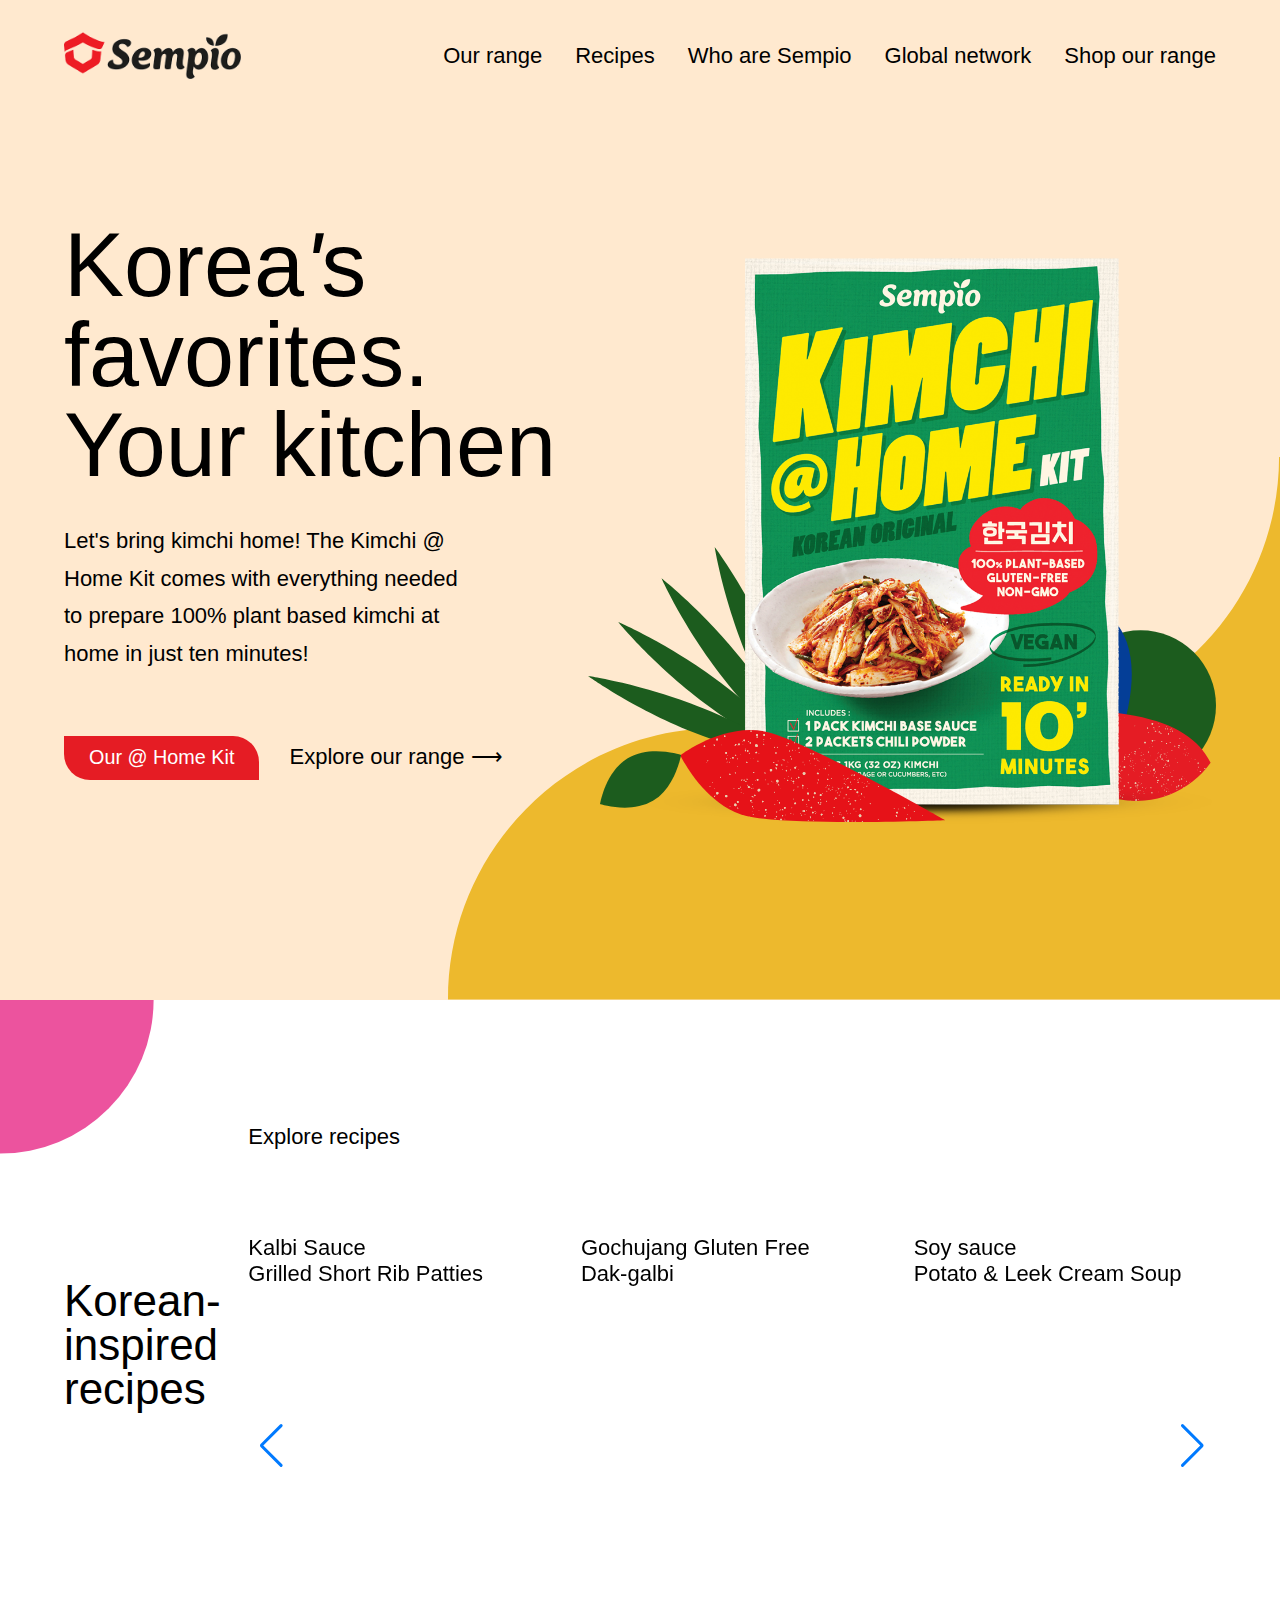
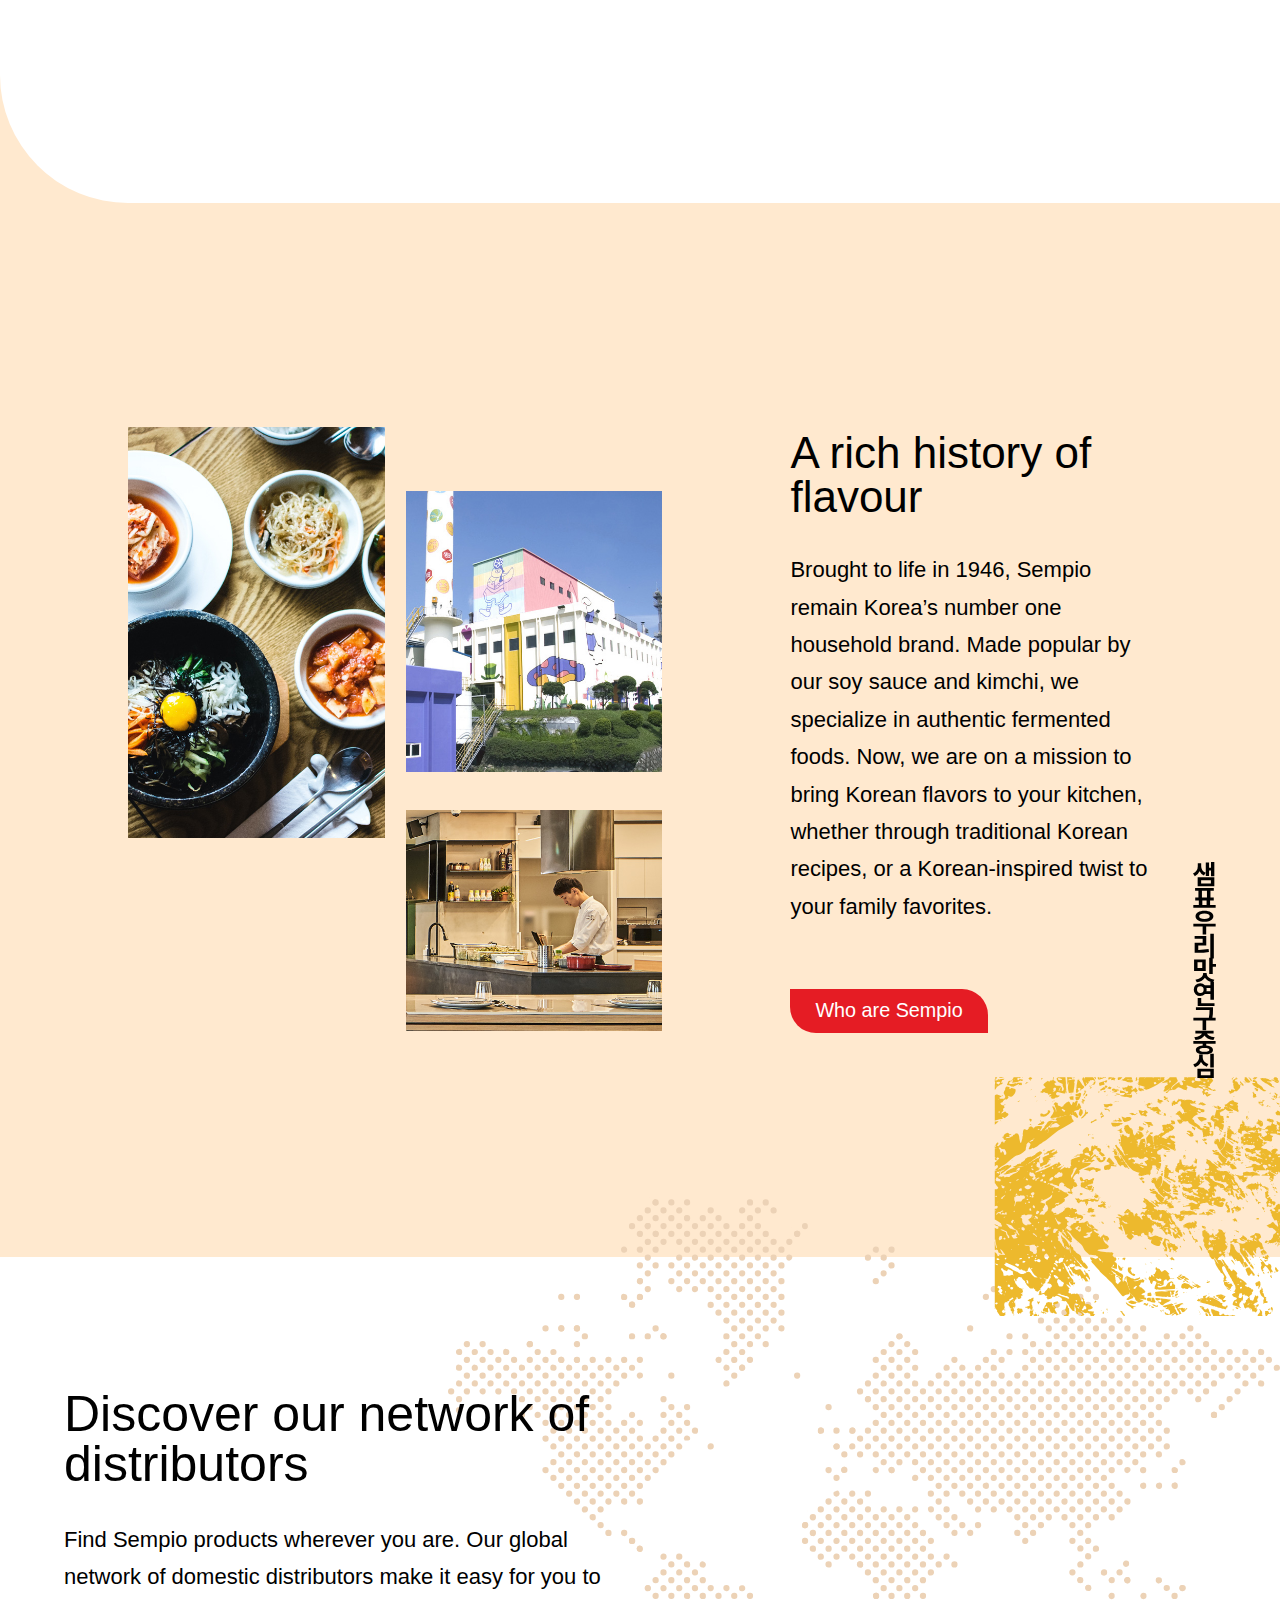
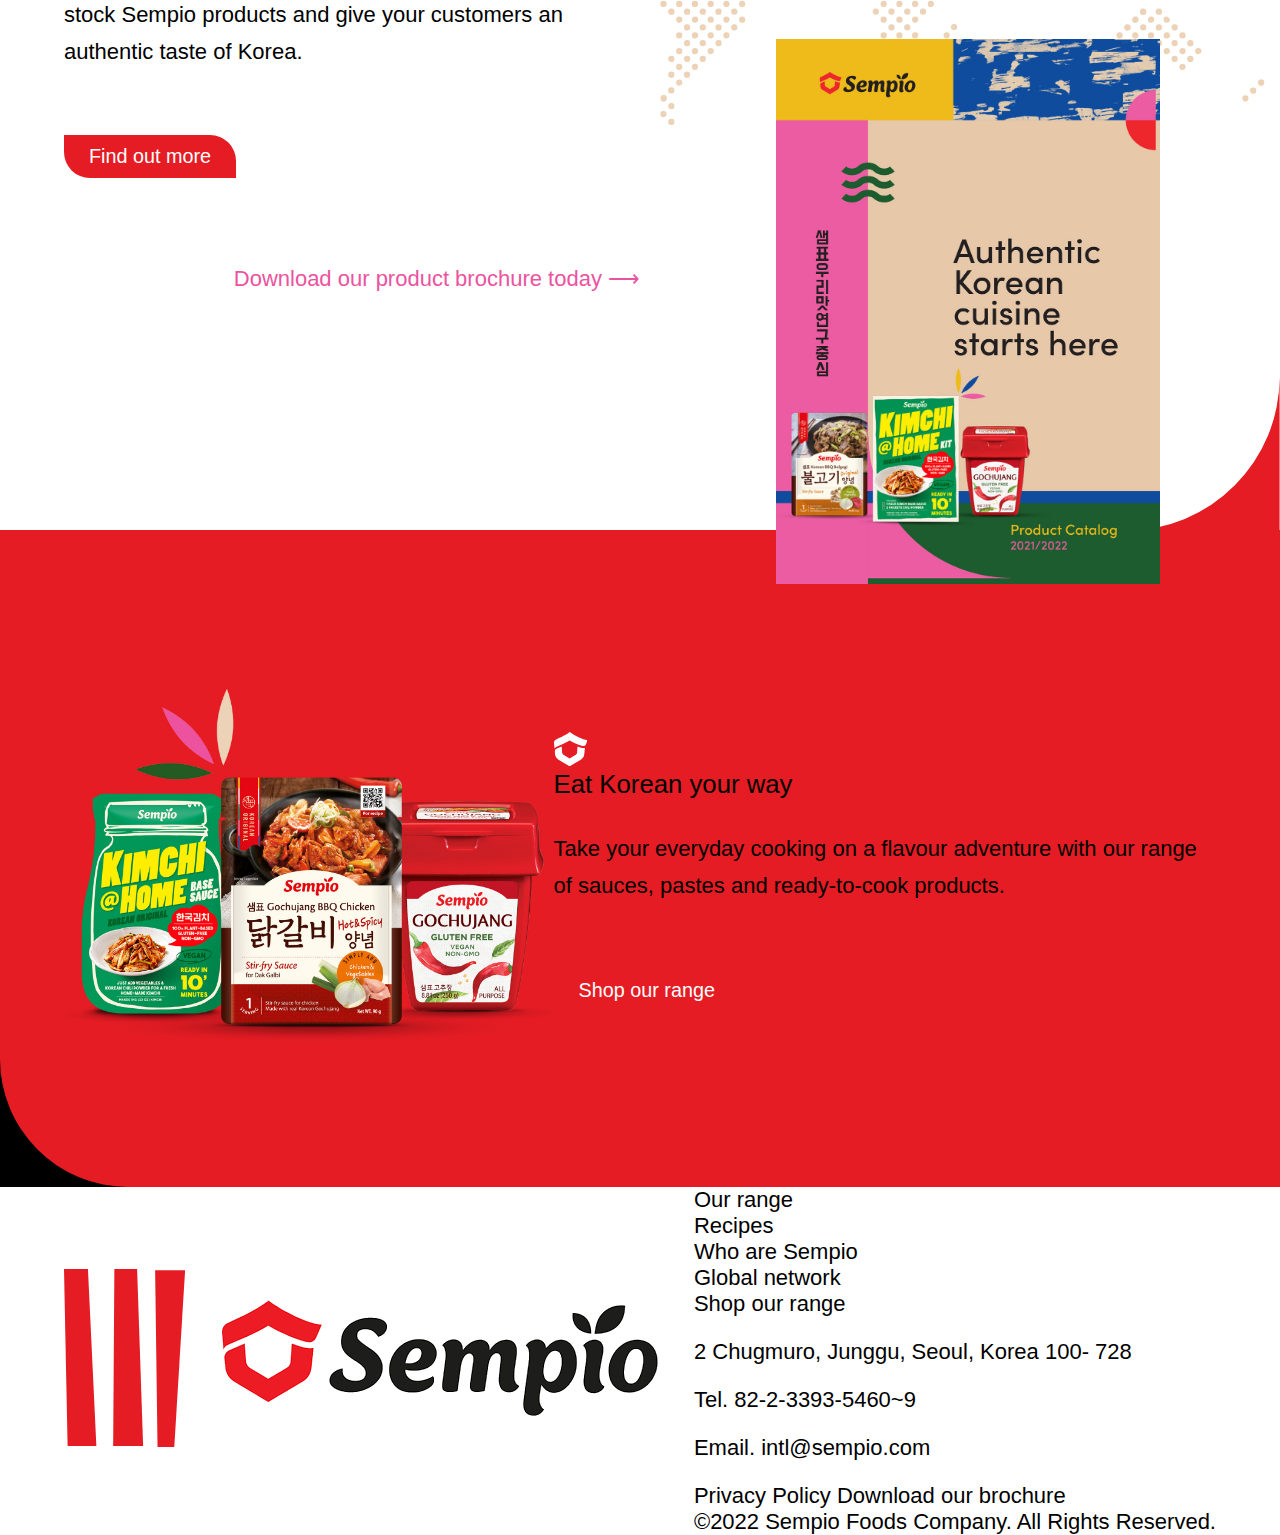
==== index.html @ e4f4356b "Initial commit" ====
<!DOCTYPE html>
<html lang="ko">
  <head>
    <meta charset="utf-8">
    <title>Sempio</title>
    <meta name="viewport" content="width=device-width, initial-scale=1, maximum-scale=1, minimum-scale=1, user-scalable=no">
    <link rel="stylesheet" href="https://unpkg.com/swiper/swiper-bundle.min.css">
    <link rel="stylesheet" href="./css/style.min.css">
    <script type="text/javascript" src="./js/jquery.min.js"></script>
    <script type="text/javascript" src="./js/common.js"></script>
  </head>
  <body>
    <div id="wrap">
      <header id="header">
        <div class="wrapping">
          <div id="top-logo">
            <a href="#"><img src="./img/logo.png" alt="logo"></a>
          </div>
          <nav id="top-nav">
            <ul>
              <li><a href="#">Our range</a></li>
              <li><a href="#">Recipes</a></li>
              <li><a href="#">Who are Sempio</a></li>
              <li><a href="#">Global network</a></li>
              <li><a href="#">Shop our range</a></li>
            </ul>
          </nav>
        </div>
      </header>
      <main>
        <section class="section1">
          <div class="back-bg">
            <svg class="product-bg" xmlns="http://www.w3.org/2000/svg" width="962.733" height="627.781" viewBox="0 0 962.733 627.781">
              <path id="Union_3" data-name="Union 3" d="M1081.364-627.882c167.219-7.1,300.661-144.717,301.02-313.6h1.068V-313.7l-962.733,0c0-173.517,140.662-314.178,314.183-314.178Z" fill="#edb92d" transform="translate(-420.719 941.482)"></path>
            </svg>
          </div>
          <div class="wrapping">
            <div class="inner">
              <h1>Korea<i>'</i>s favorites.<br>Your kitchen</h1>
              <p>Let's bring kimchi home! The Kimchi @ Home Kit comes with everything needed to prepare 100% plant based kimchi at home in just ten minutes!</p>
              <div class="btn-group">
                <a class="btn" href="#">Our @ Home Kit</a>
                <a href="#">Explore our range  ⟶</a>
              </div>
            </div>
            <div class="inner">
              <img src="./img/section1/hero-chilli.svg" alt="chilli">
              <img src="./img/section1/hero-leafs.svg" alt="leafs">
              <img src="./img/section1/hero-veg.svg" alt="veg">
              <img src="./img/section1/Kimchi-at-home-With-Shadow-1.png" alt="kimchi">
            </div>
          </div>
        </section>
        <section class="section2">
          <div class="back-bg">
            <svg class="wedge" xmlns="http://www.w3.org/2000/svg" width="179.416" height="179.416" viewBox="0 0 179.416 179.416">
              <path id="Path_7500" data-name="Path 7500" d="M596.006,255.186l0,179.416-179.416,0A179.413,179.413,0,0,1,596.006,255.186Z" transform="translate(596.008 434.602) rotate(180)" fill="#ec539e"></path>
            </svg>
            <svg class="corner-bottom" xmlns="http://www.w3.org/2000/svg" width="139.523" height="139.524" viewBox="0 0 139.523 139.524">
              <path id="Path_8633" data-name="Path 8633" d="M40.877,272.734V412.258H180.4A139.524,139.524,0,0,1,40.877,272.734Z" transform="translate(-40.877 -272.734)"></path>
            </svg>
          </div>
          <div class="wrapping">
            <div class="inner">
              <p>Korean-<br>inspired<br>recipes</p>
            </div>
            <div class="inner">
              <a href="#">Explore recipes</a>
              <div class="swiper mySwiper">
                <div class="swiper-wrapper">
                  <div class="swiper-slide recipes-card">
                    <a href="#">
                      <div class="product-card">Kalbi Sauce</div>
                      <div class="recipes-card-title">Grilled Short Rib Patties</div>
                    </a>
                  </div>
                  <div class="swiper-slide recipes-card">
                    <a href="#">
                      <div class="product-card">Gochujang Gluten Free</div>
                      <div class="recipes-card-title">Dak-galbi</div>
                    </a>
                  </div>
                  <div class="swiper-slide recipes-card">
                    <a href="#">
                      <div class="product-card">Soy sauce</div>
                      <div class="recipes-card-title">Potato & Leek Cream Soup</div>
                    </a>
                  </div>
                  <div class="swiper-slide recipes-card">
                    <a href="#">
                      <div class="product-card">Gochujang with Lemon</div>
                      <div class="recipes-card-title">Cold Spice Pasta</div>
                    </a>
                  </div>
                  <div class="swiper-slide recipes-card">
                    <a href="#">
                      <div class="product-card">Tteokbokki Sauce Sweet & Spicy</div>
                      <div class="recipes-card-title">Theokbokki</div>
                    </a>
                  </div>
                  <div class="swiper-slide recipes-card">
                    <a href="#">
                      <div class="product-card">Oil-free Vinaigrette</div>
                      <div class="recipes-card-title">Vegetable Tempura</div>
                    </a>
                  </div>
                  <div class="swiper-slide recipes-card">
                    <a href="#">
                      <div class="product-card">Oil-free Vinaigrette</div>
                      <div class="recipes-card-title">Halibut Ceviche</div>
                    </a>
                  </div>
                  <div class="swiper-slide recipes-card">
                    <a href="#">
                      <div class="product-card">Gochujang with Lemon</div>
                      <div class="recipes-card-title">Prawns with Gochujang Cocktail Sauce</div>
                    </a>
                  </div>
                  <div class="swiper-slide recipes-card">
                    <a href="#">
                      <div class="product-card">Soy Sauce</div>
                      <div class="recipes-card-title">White Wine Mussels</div>
                    </a>
                  </div>
                  <div class="swiper-slide recipes-card">
                    <a href="#">
                      <div class="product-card">BBQ Bulgogi Sauce</div>
                      <div class="recipes-card-title">Jumeokbap</div>
                    </a>
                  </div>
                </div>
                <div class="swiper-button-next"></div>
                <div class="swiper-button-prev"></div>
              </div>
            </div>
          </div>
        </section>
        <section class="section3">
          <div class="back-bg">
            <img src="./img/section3/sempio-writing.svg" alt="sempio-writing">
            <img src="./img/section3/yellow-pattern-alt.svg" alt="yellow-pattern">
          </div>
          <div class="wrapping">
            <div class="inner">
              <ul>
                <li>
                  <img src="./img/section3/intro-image-01.jpg" alt="intro-image01">
                </li>
                <li>
                  <img src="./img/section3/intro-image-02.jpg" alt="intro-image02">
                </li>
                <li>
                  <img src="./img/section3/intro-image-03.jpg" alt="intro-image03">
                </li>
              </ul>
            </div>
            <div class="inner">
              <h2>A rich history of flavour</h2>
              <p>Brought to life in 1946, Sempio remain Korea’s number one household brand. Made popular by our soy sauce and kimchi, we specialize in authentic fermented foods. Now, we are on a mission to bring Korean flavors to your kitchen, whether through traditional Korean recipes, or a Korean-inspired twist to your family favorites.</p>
              <a class="btn" href="#">Who are Sempio</a>
            </div>
          </div>
        </section>
        <section class="section4">
          <div class="back-bg">
            <a href="#"><img src="./img/section4/Sempio-Brochure-Cover.jpg" alt="sempio-brochure-cover"></a>
            <a href="#">Download our product brochure today   ⟶</a>
            <svg class="corner" xmlns="http://www.w3.org/2000/svg" width="139.523" height="139.524" viewBox="0 0 139.523 139.524">
              <path id="Path_8633" data-name="Path 8633" d="M40.877,272.734V412.258H180.4A139.524,139.524,0,0,1,40.877,272.734Z" transform="translate(-40.877 -272.734)"></path>
            </svg>
          </div>
          <div class="wrapping">
            <div class="inner">
              <h3>Discover our network of distributors</h2>
                <p>Find Sempio products wherever you are. Our global network of domestic distributors make it easy for you to stock Sempio products and give your customers an authentic taste of Korea.</p>
                <a class="btn" href="#">Find out more</a>
            </div>
          </div>
        </section>
        <section class="section5">
          <div class="back-bg">
            <svg class="corner" xmlns="http://www.w3.org/2000/svg" width="139.523" height="139.524" viewBox="0 0 139.523 139.524">
              <path id="Path_8633" data-name="Path 8633" d="M40.877,272.734V412.258H180.4A139.524,139.524,0,0,1,40.877,272.734Z" transform="translate(-40.877 -272.734)"></path>
            </svg>
          </div>
          <div class="wrapping">
            <div class="inner">
              <img src="./img/section5/Range.jpg" alt="range">
            </div>
            <div class="inner">
              <svg xmlns="http://www.w3.org/2000/svg" width="33.712" height="34.3" viewBox="0 0 33.712 34.3">
                <g id="Group_130" data-name="Group 130" transform="translate(0.012 -0.1)">
                  <g id="Group_128" data-name="Group 128">
                    <path id="Path_335" data-name="Path 335" d="M29.6,14.2a2.428,2.428,0,0,0,2.1-1.4l2-4.6c-3.4.2-13.1-4.3-18-8.1C10.8,3.9,3.5,6.8,1.7,7.8A3.246,3.246,0,0,0,0,11l.5,5.7A2.857,2.857,0,0,1,2.2,15c6.1-2.7,8.6-3.5,13.4-6.4C20.4,11.4,27.1,14.2,29.6,14.2Z" fill="#fff"></path>
                  </g>
                  <g id="Group_129" data-name="Group 129">
                    <path id="Path_336" data-name="Path 336" d="M30.9,16l-.7,6.8a6.088,6.088,0,0,1-3,4.7L15.6,34.4,4.1,27.5a6.353,6.353,0,0,1-3-4.7L.8,19.6a2.724,2.724,0,0,1,1.6-2.7l5.3-2.3.4,6a3.158,3.158,0,0,0,1.3,2.2l6.2,3.7,6.2-3.7a2.563,2.563,0,0,0,1.3-2.2l.4-6C27.3,16,29.4,16.5,30.9,16Z" fill="#fff"></path>
                  </g>
                </g></svg>
              <h3>Eat Korean your way</h2>
              <p>Take your everyday cooking on a flavour adventure with our range of sauces, pastes and ready-to-cook products.</p>
              <a class="btn" href="#">Shop our range</a>
            </div>
          </div>
        </section>
      </main>
      <footer id="footer">
        <div class="wrapping">
          <div class="footer-bg">
            <svg class="lines" xmlns="http://www.w3.org/2000/svg" width="121.09" height="178.335" viewBox="0 0 121.09 178.335">
              <path id="Path_5767" data-name="Path 5767" d="M-8776.938,633.992h-28.754l-3.606-177.137h23.946Z" transform="translate(8809.299 -456.855)" fill="#e51c24"></path>
              <path id="Path_5766" data-name="Path 5766" d="M-8776.359,456.855h22.742l6.01,177.137h-29.955Z" transform="translate(8826.729 -456.855)" fill="#e51c24"></path>
              <path id="Path_5765" data-name="Path 5765" d="M-8731.336,634.766h-16.732l-2.4-177.137h29.955Z" transform="translate(8841.607 -456.43)" fill="#e51c24"></path></svg>
          </div>
          <div class="footer-logo inner">
            <img src="./img/logo.png" alt="logo">
          </div>
          <div class="footer-main inner">
            <nav id="footer-nav">
              <ul>
                <li><a href="#">Our range</a></li>
                <li><a href="#">Recipes</a></li>
                <li><a href="#">Who are Sempio</a></li>
                <li><a href="#">Global network</a></li>
                <li><a href="#">Shop our range</a></li>
              </ul>
            </nav>
            <div class="information">
              <div class="footer-main-left">
                <p>2 Chugmuro, Junggu, Seoul, Korea 100- 728</p>
                <p><span>Tel. </span>82-2-3393-5460~9</p>
                <p><span>Email. </span>intl@sempio.com</p>
              </div>
              <div class="footer-main-right">
                <a href="#">Privacy Policy</a>
                <a href="#">Download our brochure</a>
              </div>
            </div>
            <div class="copyright">
              &copy;2022 Sempio Foods Company. All Rights Reserved.
            </div>
          </div>
        </div>
      </footer>
    </div>
    <!-- Swiper JS -->
    <script src="https://unpkg.com/swiper/swiper-bundle.min.js"></script>

    <!-- Initialize Swiper -->
    <script>
      var swiper = new Swiper(".mySwiper", {
        slidesPerView: 3,
        spaceBetween: 30,
        slidesPerGroup: 3,
        loop: true,
        loopFillGroupWithBlank: true,
        pagination: {
          el: ".swiper-pagination",
          clickable: true,
        },
        navigation: {
          nextEl: ".swiper-button-next",
          prevEl: ".swiper-button-prev",
        },
      });
    </script>
  </body>
</html>
---- css/style.min.css ----
@import url("http://fonts.cdnfonts.com/css/sofia-pro");html,body{height:100%}body{background:white;color:black;font-family:'Sofia Pro', sans-serif;font-size:22px}html,body,ul,li,h1,h2,h3,h4,h5,h6{margin:0;padding:0}h1,h2,h3,h4,h5,h6{line-height:1;font-weight:500;font-style:normal}li{list-style:none}a{text-decoration:none;color:black;transition:.3s}a:hover{color:#E51C24}.btn{display:inline-block;text-align:center;padding:12px 25px 12px;background:#E51C24;color:#fff;box-sizing:border-box;font-size:.9em;line-height:1;border-radius:0 26px 0 26px;vertical-align:middle;transition:.4s ease-in-out}.btn:hover{background:#890413;color:#fff}.wrapping{width:90%;margin:0 auto;display:flex;justify-content:space-between;align-items:center;flex-wrap:nowrap}main .section1{position:relative;width:100%;min-height:1000px;background-color:#FFE9CF}main .section1 .back-bg svg{position:absolute;width:65%;height:auto;bottom:0;right:0}main .section1 .wrapping{min-height:1000px}main .section1 .wrapping .inner{position:relative;flex:45%}main .section1 .wrapping .inner:nth-child(1) h1{font-size:90px}main .section1 .wrapping .inner:nth-child(1) p{width:70%;line-height:1.7em;margin:2rem 0 4rem}main .section1 .wrapping .inner:nth-child(1) .btn-group a:nth-child(2){margin-left:1.5rem}main .section1 .wrapping .inner:nth-child(2) img{position:absolute;height:auto}main .section1 .wrapping .inner:nth-child(2) img:nth-child(1){width:60%;bottom:5%;left:-7%;z-index:3}main .section1 .wrapping .inner:nth-child(2) img:nth-child(2){width:40%;bottom:4%;left:-9%;z-index:1}main .section1 .wrapping .inner:nth-child(2) img:nth-child(3){z-index:1;bottom:8%;right:0%;width:30%}main .section1 .wrapping .inner:nth-child(2) img:nth-child(4){position:relative;width:100%;z-index:2}main .section2{position:relative;padding:9.7% 0;height:555px}main .section2 .back-bg .wedge{position:absolute;width:12%;height:auto;top:0;left:0}main .section2 .back-bg .wedge path{width:100%}main .section2 .back-bg .corner-bottom{position:absolute;width:10%;height:auto;fill:#FFE9CF;bottom:0;left:0}main .section2 .wrapping{height:100%}main .section2 .wrapping .inner:nth-child(1){width:16%;height:100%}main .section2 .wrapping .inner:nth-child(1) p{position:relative;top:20%;display:inline-block;font-size:44px;font-weight:500;line-height:1em;height:422px;z-index:1}main .section2 .wrapping .inner:nth-child(2){position:relative;width:84%;height:100%}main .section2 .wrapping .inner:nth-child(2)>a{display:inline-block;height:36px;padding-bottom:11px;margin-bottom:64px}main .section2 .wrapping .inner:nth-child(2) .swiper{height:422px}main .section2 .wrapping .inner:nth-child(2) .swiper .swiper-slide{width:200px}main .section3{position:relative;width:100%;padding:14rem 0 10rem;background:#FFE9CF;overflow-x:clip}main .section3 .back-bg img{position:absolute}main .section3 .back-bg img:nth-child(1){bottom:12%;right:5%;width:1.8%;height:auto;z-index:2}main .section3 .back-bg img:nth-child(2){bottom:-120px;right:0;width:45%;height:auto;transform:translateX(50%);z-index:1}main .section3 .wrapping .inner{position:relative;padding:0 4rem;box-sizing:border-box}main .section3 .wrapping .inner:nth-child(1){flex:50%}main .section3 .wrapping .inner:nth-child(1) ul{overflow:hidden}main .section3 .wrapping .inner:nth-child(1) ul li{display:inline;width:48%}main .section3 .wrapping .inner:nth-child(1) ul li:nth-child(1){float:left}main .section3 .wrapping .inner:nth-child(1) ul li:nth-child(1) img{width:100%;height:auto}main .section3 .wrapping .inner:nth-child(1) ul li:nth-child(2){float:right;padding:4rem 0 2rem}main .section3 .wrapping .inner:nth-child(1) ul li:nth-child(2) img{width:100%;height:auto}main .section3 .wrapping .inner:nth-child(1) ul li:nth-child(3){float:right}main .section3 .wrapping .inner:nth-child(1) ul li:nth-child(3) img{width:100%;height:auto}main .section3 .wrapping .inner:nth-child(2){flex:35%}main .section3 .wrapping .inner:nth-child(2) h2{font-size:44px}main .section3 .wrapping .inner:nth-child(2) p{line-height:1.7em;margin:2rem 0 4rem}main .section3 .wrapping .inner:nth-child(2) .btn-group a:nth-child(2){margin-left:1.5rem}main .section4{position:relative;width:100%;padding-top:15%;background-image:url("../img/section4/dot-globe-dark.svg");background-position:top right;background-size:65%;background-repeat:no-repeat}main .section4:before{content:'';position:absolute;top:0;width:100%;height:60px;background:#FFE9CF;z-index:-1}main .section4:after{content:'';position:absolute;bottom:0;width:100%;height:60px;background:#E51C24;z-index:-1}main .section4 .back-bg a{position:absolute}main .section4 .back-bg a:nth-child(1){width:30%;bottom:0;right:7.5rem}main .section4 .back-bg a>img{width:100%;height:auto}main .section4 .back-bg a:nth-child(2){color:#EC539E;right:50%;bottom:30%}main .section4 .back-bg a:nth-child(2):hover{color:black}main .section4 .back-bg svg{position:absolute;z-index:-1;right:0;bottom:calc(-1px + 60px);fill:#E51C24;transform:rotate(-90deg);width:12%;height:auto;max-width:240px}main .section4 .wrapping{display:block;height:89vh}main .section4 .wrapping .inner{position:relative;width:50%}main .section4 .wrapping .inner:nth-child(1) h3{font-size:50px}main .section4 .wrapping .inner:nth-child(1) p{width:100%;line-height:1.7em;margin:2rem 0 4rem}main .section4 .wrapping .inner:nth-child(1) .btn-group a:nth-child(2){margin-left:1.5rem}main .section5{position:relative;background:#E51C24;padding:6rem 0 8rem}main .section5 .back-bg .corner{position:absolute;z-index:1;left:0;bottom:0;width:10%;max-width:240px;height:auto}main .section5 .wrapping .inner{position:relative;box-sizing:border-box}main .section5 .wrapping .inner:nth-child(1){flex:35%}main .section5 .wrapping .inner:nth-child(1) img{width:100%;height:auto}main .section5 .wrapping .inner:nth-child(2){flex:50%}main .section5 .wrapping .inner:nth-child(2) h2{font-size:44px}main .section5 .wrapping .inner:nth-child(2) p{line-height:1.7em;margin:2rem 0 4rem}main .section5 .wrapping .inner:nth-child(2) .btn-group a:nth-child(2){margin-left:1.5rem}#header{position:absolute;width:100%;z-index:10}#header .wrapping{height:47px;padding:32px 0;overflow:hidden}#header .wrapping #top-logo{float:left;width:147px;height:100%}#header .wrapping #top-logo a img{height:100%}#header .wrapping #top-nav ul{float:right}#header .wrapping #top-nav ul li{float:left;margin-left:1.5em}#header .wrapping #top-nav ul li:first-child{margin-left:0}#header .wrapping #top-nav ul li a{display:flex;justify-content:center;align-items:center;height:47px;font-weight:500}
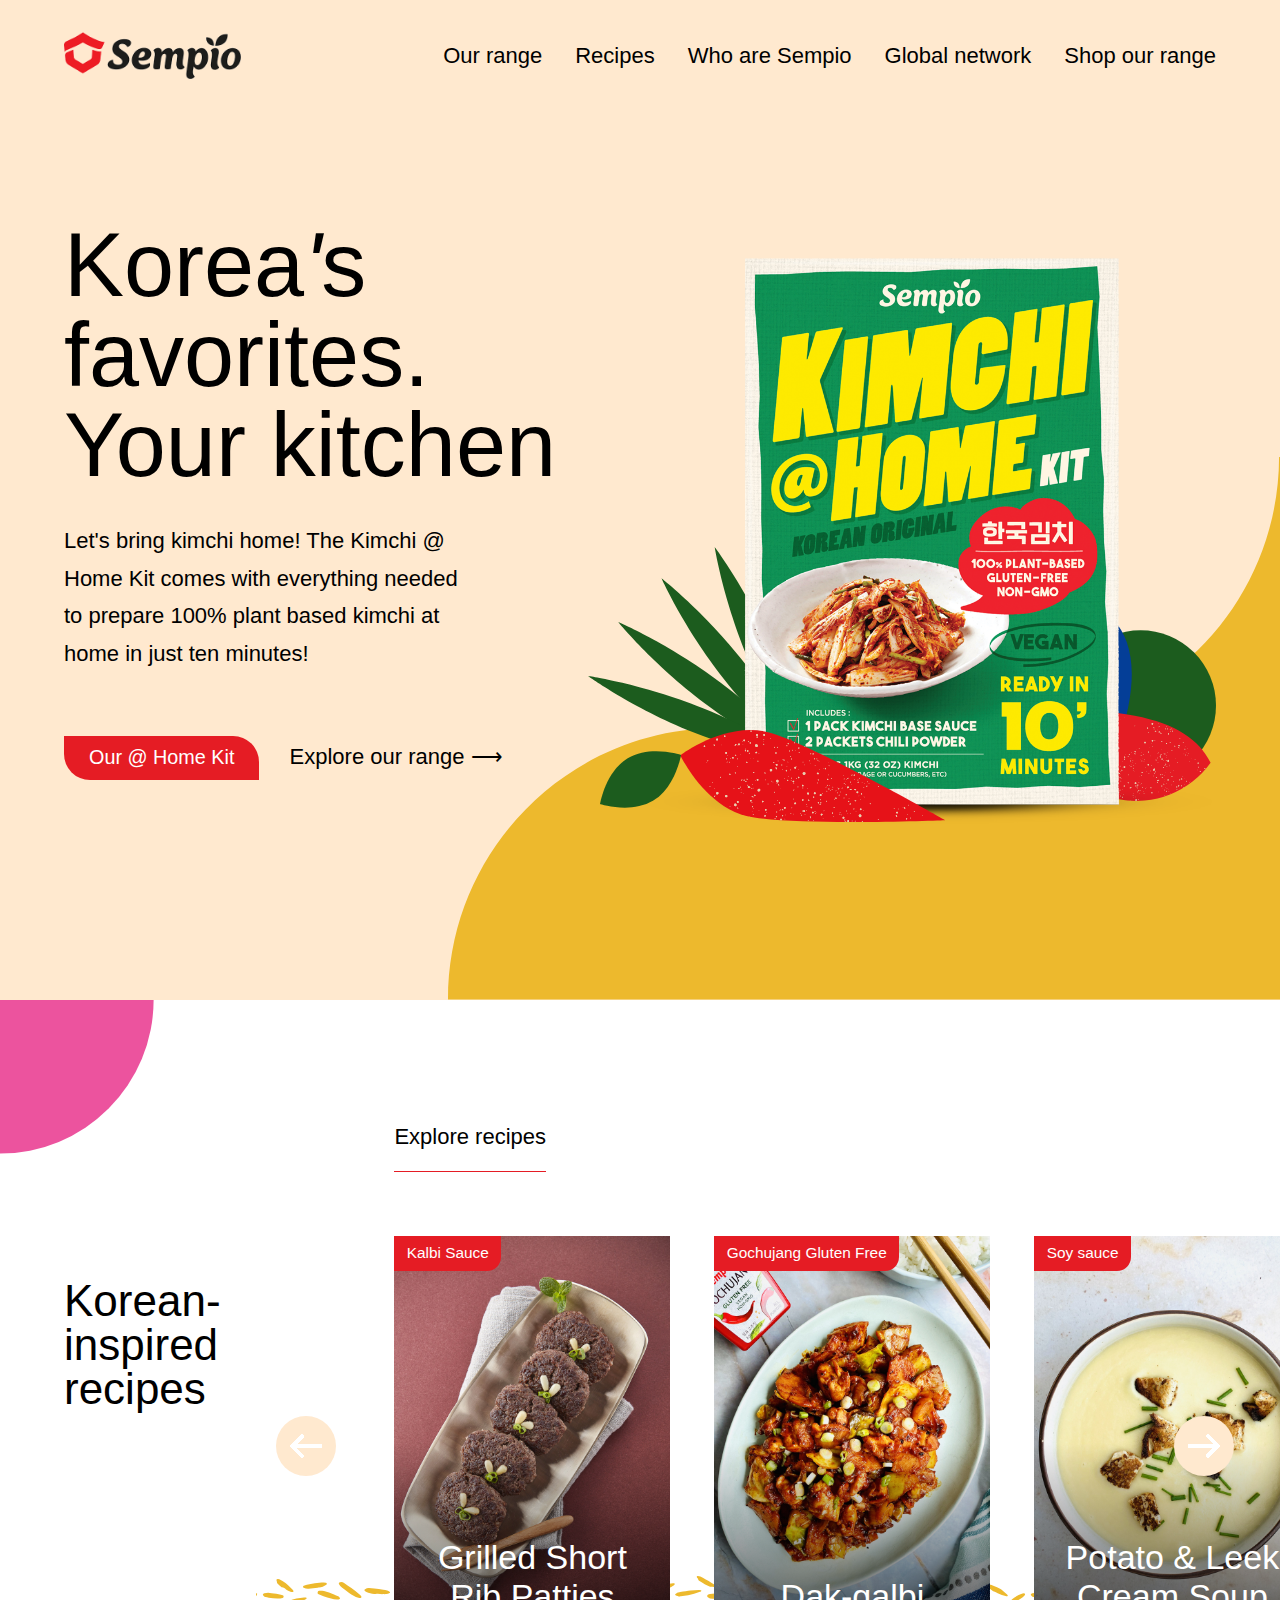
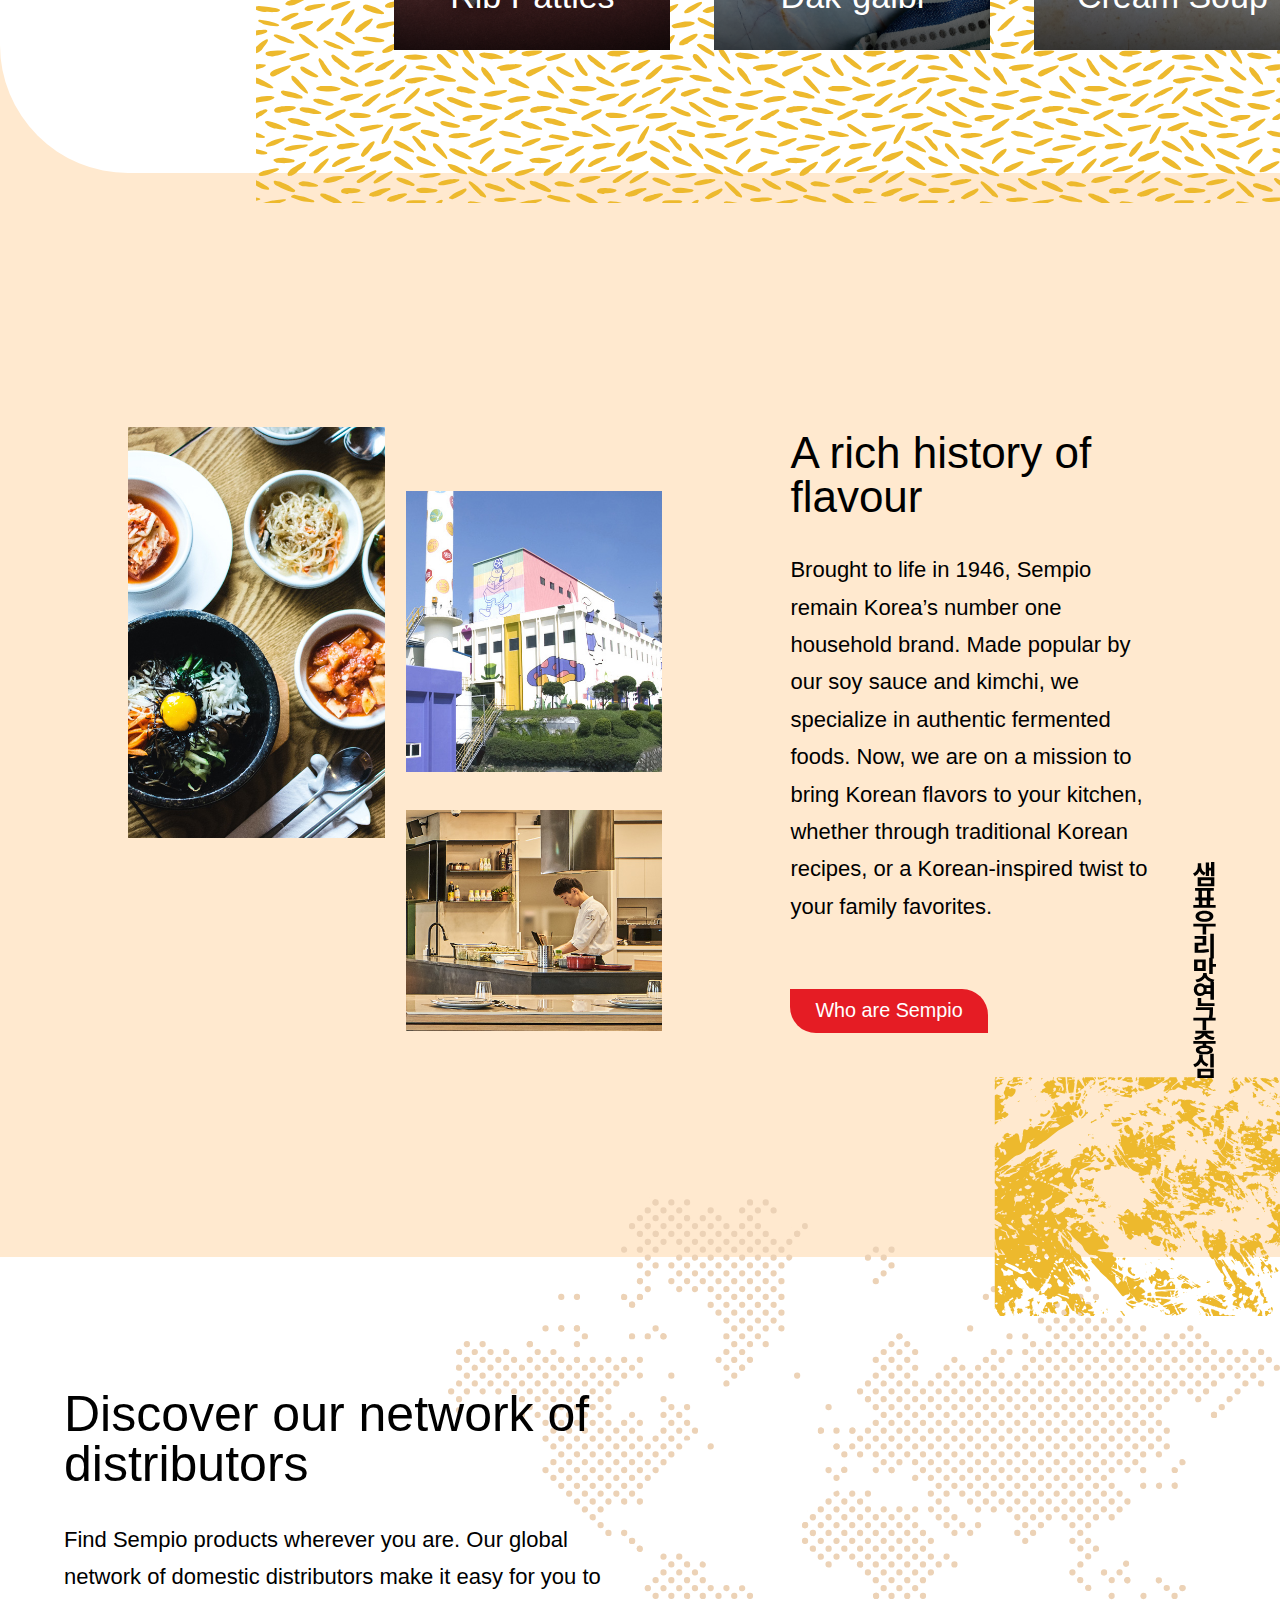
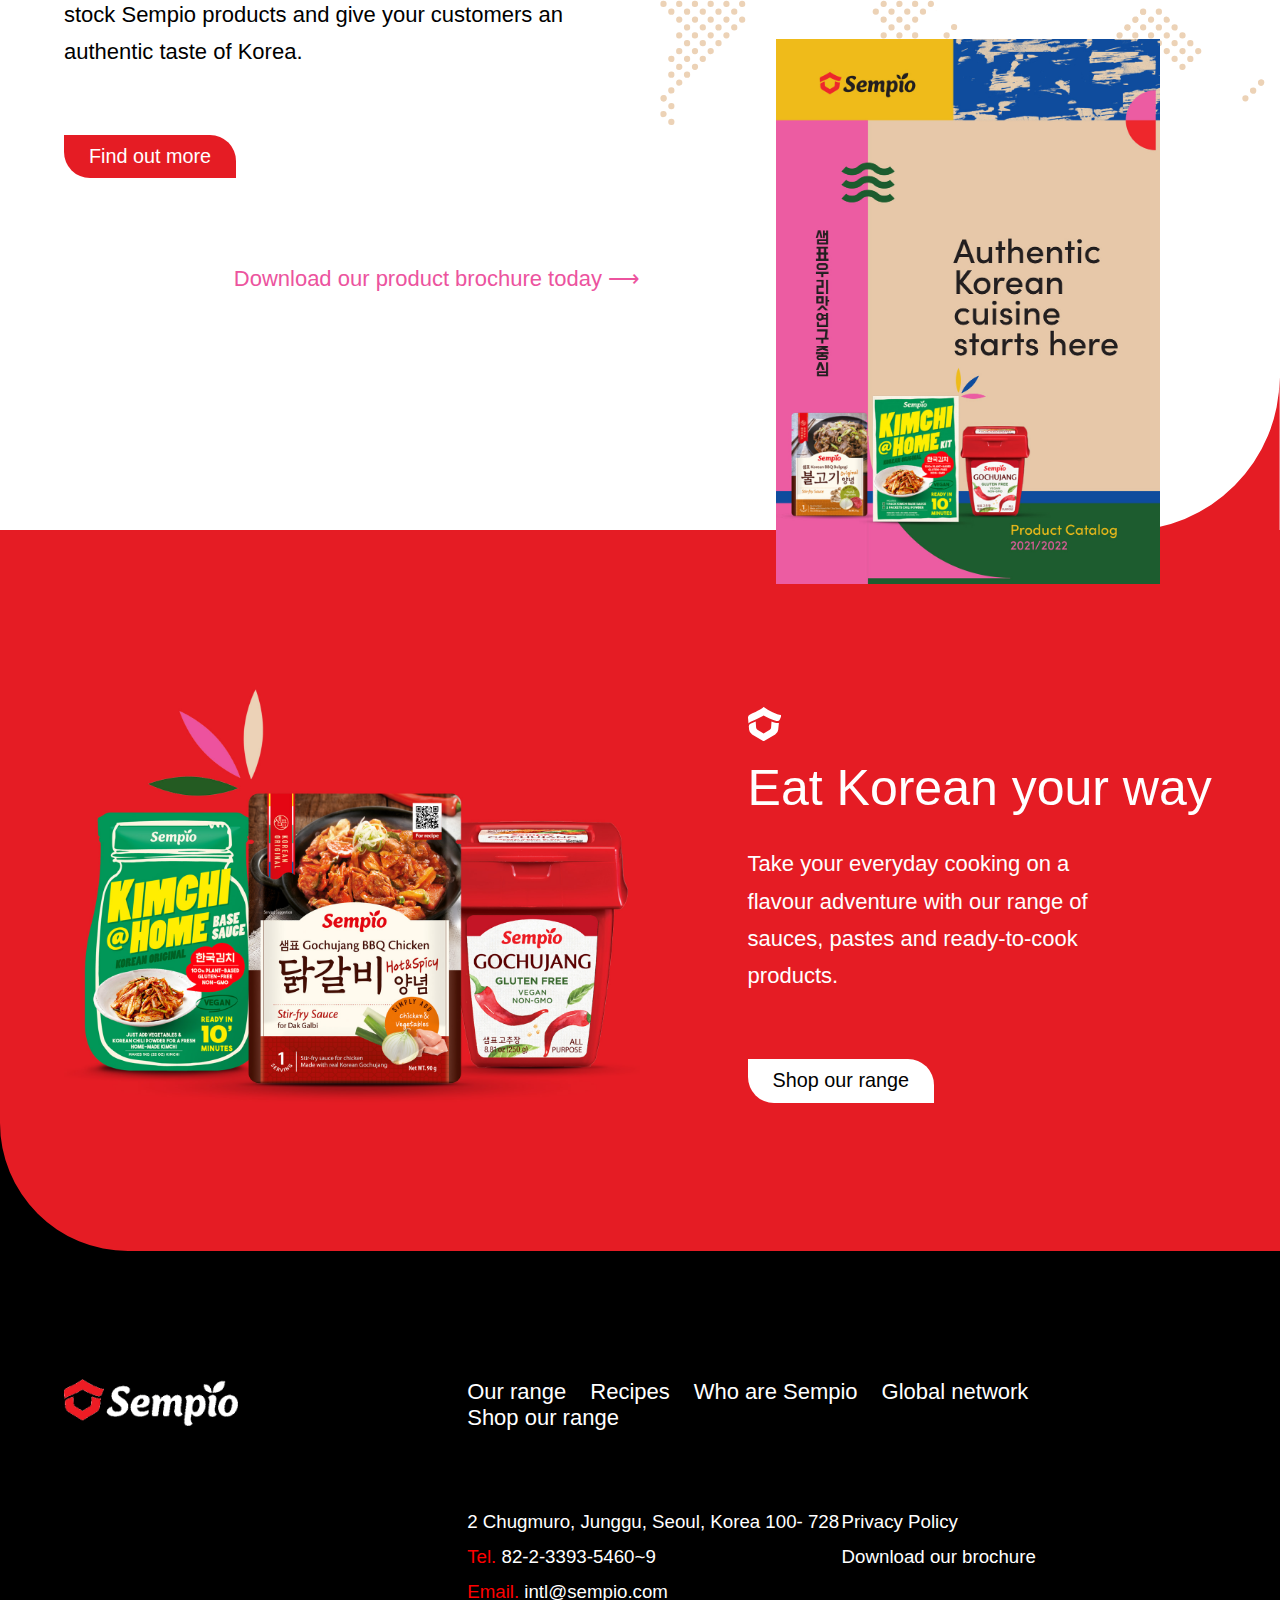
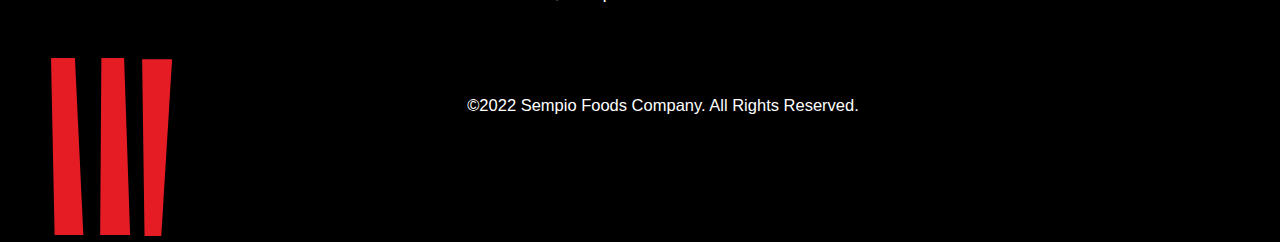
==== commit 153cd2b0: "main, our, recipe" ====
--- a/index.html
+++ b/index.html
@@ -4,12 +4,12 @@
     <meta charset="utf-8">
     <title>Sempio</title>
     <meta name="viewport" content="width=device-width, initial-scale=1, maximum-scale=1, minimum-scale=1, user-scalable=no">
-    <link rel="stylesheet" href="https://unpkg.com/swiper/swiper-bundle.min.css">
     <link rel="stylesheet" href="./css/style.min.css">
     <script type="text/javascript" src="./js/jquery.min.js"></script>
     <script type="text/javascript" src="./js/common.js"></script>
   </head>
   <body>
+    <a href="#header" class="back-to-top"><div class="bg-back"></div></a>
     <div id="wrap">
       <header id="header">
         <div class="wrapping">
@@ -18,7 +18,7 @@
           </div>
           <nav id="top-nav">
             <ul>
-              <li><a href="#">Our range</a></li>
+              <li><a href="./our_range/our_range.html">Our range</a></li>
               <li><a href="#">Recipes</a></li>
               <li><a href="#">Who are Sempio</a></li>
               <li><a href="#">Global network</a></li>
@@ -28,7 +28,7 @@
         </div>
       </header>
       <main>
-        <section class="section1">
+        <section class="section1 mainpage">
           <div class="back-bg">
             <svg class="product-bg" xmlns="http://www.w3.org/2000/svg" width="962.733" height="627.781" viewBox="0 0 962.733 627.781">
               <path id="Union_3" data-name="Union 3" d="M1081.364-627.882c167.219-7.1,300.661-144.717,301.02-313.6h1.068V-313.7l-962.733,0c0-173.517,140.662-314.178,314.183-314.178Z" fill="#edb92d" transform="translate(-420.719 941.482)"></path>
@@ -51,7 +51,7 @@
             </div>
           </div>
         </section>
-        <section class="section2">
+        <section class="section2 mainpage">
           <div class="back-bg">
             <svg class="wedge" xmlns="http://www.w3.org/2000/svg" width="179.416" height="179.416" viewBox="0 0 179.416 179.416">
               <path id="Path_7500" data-name="Path 7500" d="M596.006,255.186l0,179.416-179.416,0A179.413,179.413,0,0,1,596.006,255.186Z" transform="translate(596.008 434.602) rotate(180)" fill="#ec539e"></path>
@@ -66,76 +66,90 @@
             </div>
             <div class="inner">
               <a href="#">Explore recipes</a>
-              <div class="swiper mySwiper">
-                <div class="swiper-wrapper">
-                  <div class="swiper-slide recipes-card">
-                    <a href="#">
-                      <div class="product-card">Kalbi Sauce</div>
-                      <div class="recipes-card-title">Grilled Short Rib Patties</div>
-                    </a>
-                  </div>
-                  <div class="swiper-slide recipes-card">
-                    <a href="#">
-                      <div class="product-card">Gochujang Gluten Free</div>
-                      <div class="recipes-card-title">Dak-galbi</div>
-                    </a>
-                  </div>
-                  <div class="swiper-slide recipes-card">
-                    <a href="#">
-                      <div class="product-card">Soy sauce</div>
-                      <div class="recipes-card-title">Potato & Leek Cream Soup</div>
-                    </a>
-                  </div>
-                  <div class="swiper-slide recipes-card">
-                    <a href="#">
-                      <div class="product-card">Gochujang with Lemon</div>
-                      <div class="recipes-card-title">Cold Spice Pasta</div>
-                    </a>
-                  </div>
-                  <div class="swiper-slide recipes-card">
-                    <a href="#">
-                      <div class="product-card">Tteokbokki Sauce Sweet & Spicy</div>
-                      <div class="recipes-card-title">Theokbokki</div>
-                    </a>
-                  </div>
-                  <div class="swiper-slide recipes-card">
-                    <a href="#">
-                      <div class="product-card">Oil-free Vinaigrette</div>
-                      <div class="recipes-card-title">Vegetable Tempura</div>
-                    </a>
-                  </div>
-                  <div class="swiper-slide recipes-card">
-                    <a href="#">
-                      <div class="product-card">Oil-free Vinaigrette</div>
-                      <div class="recipes-card-title">Halibut Ceviche</div>
-                    </a>
-                  </div>
-                  <div class="swiper-slide recipes-card">
-                    <a href="#">
-                      <div class="product-card">Gochujang with Lemon</div>
-                      <div class="recipes-card-title">Prawns with Gochujang Cocktail Sauce</div>
-                    </a>
-                  </div>
-                  <div class="swiper-slide recipes-card">
-                    <a href="#">
-                      <div class="product-card">Soy Sauce</div>
-                      <div class="recipes-card-title">White Wine Mussels</div>
-                    </a>
-                  </div>
-                  <div class="swiper-slide recipes-card">
-                    <a href="#">
-                      <div class="product-card">BBQ Bulgogi Sauce</div>
-                      <div class="recipes-card-title">Jumeokbap</div>
-                    </a>
+              <div id="carousel-wrap">
+                <div id="carousel-prev" class="slide-btn"></div>
+                <div id="carousel-next" class="slide-btn"></div>
+                <div  id="carousel">
+                  <div id="carousel-inner">
+                    <ul class="column">
+                      <li>
+                        <a href="#" style="background-image: url('./img/section2/patties-port.jpg')">
+                          <div class="product-card">Kalbi Sauce</div>
+                          <div class="recipes-card-title"><p>Grilled Short Rib Patties</p></div>
+                          <div class="shadow-box"></div>
+                        </a>
+                      </li>
+                      <li>
+                        <a href="#" style="background-image: url('./img/section2/gochujang-dak-galbi-port.jpg')">
+                          <div class="product-card">Gochujang Gluten Free</div>
+                          <div class="recipes-card-title"><p>Dak-galbi</p></div>
+                          <div class="shadow-box"></div>
+                        </a>
+                      </li>
+                      <li>
+                        <a href="#" style="background-image: url('./img/section2/soy-leek-potato-soup-port.jpg')">
+                          <div class="product-card">Soy sauce</div>
+                          <div class="recipes-card-title"><p>Potato & Leek Cream Soup</p></div>
+                          <div class="shadow-box"></div>
+                        </a>
+                      </li>
+                      <li>
+                        <a href="#" style="background-image: url('./img/section2/gochujang-lemon-cold-pasta-port.jpg')">
+                          <div class="product-card">Gochujang with Lemon</div>
+                          <div class="recipes-card-title"><p>Cold Spice Pasta</p></div>
+                          <div class="shadow-box"></div>
+                        </a>
+                      </li>
+                      <li>
+                        <a href="#" style="background-image: url('./img/section2/tteokbokki-port.jpg')">
+                          <div class="product-card">Tteokbokki Sauce Sweet & Spicy</div>
+                          <div class="recipes-card-title"><p>Theokbokki</p></div>
+                          <div class="shadow-box"></div>
+                        </a>
+                      </li>
+                      <li>
+                        <a href="#" style="background-image: url('./img/section2/soy-veg-tempura-port.jpg')">
+                          <div class="product-card">Oil-free Vinaigrette</div>
+                          <div class="recipes-card-title"><p>Vegetable Tempura</p></div>
+                          <div class="shadow-box"></div>
+                        </a>
+                      </li>
+                      <li>
+                        <a href="#" style="background-image: url('./img/section2/soy-halibut-port.jpg')">
+                          <div class="product-card">Oil-free Vinaigrette</div>
+                          <div class="recipes-card-title"><p>Halibut Ceviche</p></div>
+                          <div class="shadow-box"></div>
+                        </a>
+                      </li>
+                      <li>
+                        <a href="#" style="background-image: url('./img/section2/gochujang-lemon-prawns-port.jpg')">
+                          <div class="product-card">Gochujang with Lemon</div>
+                          <div class="recipes-card-title"><p>Prawns with Gochujang Cocktail Sauce</p></div>
+                          <div class="shadow-box"></div>
+                        </a>
+                      </li>
+                      <li>
+                        <a href="#" style="background-image: url('./img/section2/soy-mussels-port.jpg')">
+                          <div class="product-card">Soy Sauce</div>
+                          <div class="recipes-card-title"><p>White Wine Mussels</p></div>
+                          <div class="shadow-box"></div>
+                        </a>
+                      </li>
+                      <li>
+                        <a href="#" style="background-image: url('./img/section2/japchae-5.png')">
+                          <div class="product-card">Japchae Sauce</div>
+                          <div class="recipes-card-title"><p>Japchae</p></div>
+                          <div class="shadow-box"></div>
+                        </a>
+                      </li>
+                    </ul>
                   </div>
                 </div>
-                <div class="swiper-button-next"></div>
-                <div class="swiper-button-prev"></div>
-              </div>
-            </div>
-          </div>
-        </section>
-        <section class="section3">
+              </div>
+            </div>
+          </div>
+        </section>
+        <section class="section3 mainpage">
           <div class="back-bg">
             <img src="./img/section3/sempio-writing.svg" alt="sempio-writing">
             <img src="./img/section3/yellow-pattern-alt.svg" alt="yellow-pattern">
@@ -161,7 +175,7 @@
             </div>
           </div>
         </section>
-        <section class="section4">
+        <section class="section4 mainpage">
           <div class="back-bg">
             <a href="#"><img src="./img/section4/Sempio-Brochure-Cover.jpg" alt="sempio-brochure-cover"></a>
             <a href="#">Download our product brochure today   ⟶</a>
@@ -177,7 +191,7 @@
             </div>
           </div>
         </section>
-        <section class="section5">
+        <section class="section5 mainpage">
           <div class="back-bg">
             <svg class="corner" xmlns="http://www.w3.org/2000/svg" width="139.523" height="139.524" viewBox="0 0 139.523 139.524">
               <path id="Path_8633" data-name="Path 8633" d="M40.877,272.734V412.258H180.4A139.524,139.524,0,0,1,40.877,272.734Z" transform="translate(-40.877 -272.734)"></path>
@@ -205,15 +219,16 @@
         </section>
       </main>
       <footer id="footer">
+        <div class="footer-bg">
+          <svg class="lines" xmlns="http://www.w3.org/2000/svg" width="121.09" height="178.335" viewBox="0 0 121.09 178.335">
+            <path id="Path_5767" data-name="Path 5767" d="M-8776.938,633.992h-28.754l-3.606-177.137h23.946Z" transform="translate(8809.299 -456.855)" fill="#e51c24"></path>
+            <path id="Path_5766" data-name="Path 5766" d="M-8776.359,456.855h22.742l6.01,177.137h-29.955Z" transform="translate(8826.729 -456.855)" fill="#e51c24"></path>
+            <path id="Path_5765" data-name="Path 5765" d="M-8731.336,634.766h-16.732l-2.4-177.137h29.955Z" transform="translate(8841.607 -456.43)" fill="#e51c24"></path>
+          </svg>
+        </div>
         <div class="wrapping">
-          <div class="footer-bg">
-            <svg class="lines" xmlns="http://www.w3.org/2000/svg" width="121.09" height="178.335" viewBox="0 0 121.09 178.335">
-              <path id="Path_5767" data-name="Path 5767" d="M-8776.938,633.992h-28.754l-3.606-177.137h23.946Z" transform="translate(8809.299 -456.855)" fill="#e51c24"></path>
-              <path id="Path_5766" data-name="Path 5766" d="M-8776.359,456.855h22.742l6.01,177.137h-29.955Z" transform="translate(8826.729 -456.855)" fill="#e51c24"></path>
-              <path id="Path_5765" data-name="Path 5765" d="M-8731.336,634.766h-16.732l-2.4-177.137h29.955Z" transform="translate(8841.607 -456.43)" fill="#e51c24"></path></svg>
-          </div>
           <div class="footer-logo inner">
-            <img src="./img/logo.png" alt="logo">
+            <img src="./img/footer-logo.png" alt="logo">
           </div>
           <div class="footer-main inner">
             <nav id="footer-nav">
@@ -229,7 +244,7 @@
               <div class="footer-main-left">
                 <p>2 Chugmuro, Junggu, Seoul, Korea 100- 728</p>
                 <p><span>Tel. </span>82-2-3393-5460~9</p>
-                <p><span>Email. </span>intl@sempio.com</p>
+                <p><span>Email. </span><a href="mailto:intl@sempio.com">intl@sempio.com</a></p>
               </div>
               <div class="footer-main-right">
                 <a href="#">Privacy Policy</a>
@@ -243,26 +258,5 @@
         </div>
       </footer>
     </div>
-    <!-- Swiper JS -->
-    <script src="https://unpkg.com/swiper/swiper-bundle.min.js"></script>
-
-    <!-- Initialize Swiper -->
-    <script>
-      var swiper = new Swiper(".mySwiper", {
-        slidesPerView: 3,
-        spaceBetween: 30,
-        slidesPerGroup: 3,
-        loop: true,
-        loopFillGroupWithBlank: true,
-        pagination: {
-          el: ".swiper-pagination",
-          clickable: true,
-        },
-        navigation: {
-          nextEl: ".swiper-button-next",
-          prevEl: ".swiper-button-prev",
-        },
-      });
-    </script>
   </body>
 </html>
--- a/css/style.min.css
+++ b/css/style.min.css
@@ -1 +1 @@
-@import url("http://fonts.cdnfonts.com/css/sofia-pro");html,body{height:100%}body{background:white;color:black;font-family:'Sofia Pro', sans-serif;font-size:22px}html,body,ul,li,h1,h2,h3,h4,h5,h6{margin:0;padding:0}h1,h2,h3,h4,h5,h6{line-height:1;font-weight:500;font-style:normal}li{list-style:none}a{text-decoration:none;color:black;transition:.3s}a:hover{color:#E51C24}.btn{display:inline-block;text-align:center;padding:12px 25px 12px;background:#E51C24;color:#fff;box-sizing:border-box;font-size:.9em;line-height:1;border-radius:0 26px 0 26px;vertical-align:middle;transition:.4s ease-in-out}.btn:hover{background:#890413;color:#fff}.wrapping{width:90%;margin:0 auto;display:flex;justify-content:space-between;align-items:center;flex-wrap:nowrap}main .section1{position:relative;width:100%;min-height:1000px;background-color:#FFE9CF}main .section1 .back-bg svg{position:absolute;width:65%;height:auto;bottom:0;right:0}main .section1 .wrapping{min-height:1000px}main .section1 .wrapping .inner{position:relative;flex:45%}main .section1 .wrapping .inner:nth-child(1) h1{font-size:90px}main .section1 .wrapping .inner:nth-child(1) p{width:70%;line-height:1.7em;margin:2rem 0 4rem}main .section1 .wrapping .inner:nth-child(1) .btn-group a:nth-child(2){margin-left:1.5rem}main .section1 .wrapping .inner:nth-child(2) img{position:absolute;height:auto}main .section1 .wrapping .inner:nth-child(2) img:nth-child(1){width:60%;bottom:5%;left:-7%;z-index:3}main .section1 .wrapping .inner:nth-child(2) img:nth-child(2){width:40%;bottom:4%;left:-9%;z-index:1}main .section1 .wrapping .inner:nth-child(2) img:nth-child(3){z-index:1;bottom:8%;right:0%;width:30%}main .section1 .wrapping .inner:nth-child(2) img:nth-child(4){position:relative;width:100%;z-index:2}main .section2{position:relative;padding:9.7% 0;height:555px}main .section2 .back-bg .wedge{position:absolute;width:12%;height:auto;top:0;left:0}main .section2 .back-bg .wedge path{width:100%}main .section2 .back-bg .corner-bottom{position:absolute;width:10%;height:auto;fill:#FFE9CF;bottom:0;left:0}main .section2 .wrapping{height:100%}main .section2 .wrapping .inner:nth-child(1){width:16%;height:100%}main .section2 .wrapping .inner:nth-child(1) p{position:relative;top:20%;display:inline-block;font-size:44px;font-weight:500;line-height:1em;height:422px;z-index:1}main .section2 .wrapping .inner:nth-child(2){position:relative;width:84%;height:100%}main .section2 .wrapping .inner:nth-child(2)>a{display:inline-block;height:36px;padding-bottom:11px;margin-bottom:64px}main .section2 .wrapping .inner:nth-child(2) .swiper{height:422px}main .section2 .wrapping .inner:nth-child(2) .swiper .swiper-slide{width:200px}main .section3{position:relative;width:100%;padding:14rem 0 10rem;background:#FFE9CF;overflow-x:clip}main .section3 .back-bg img{position:absolute}main .section3 .back-bg img:nth-child(1){bottom:12%;right:5%;width:1.8%;height:auto;z-index:2}main .section3 .back-bg img:nth-child(2){bottom:-120px;right:0;width:45%;height:auto;transform:translateX(50%);z-index:1}main .section3 .wrapping .inner{position:relative;padding:0 4rem;box-sizing:border-box}main .section3 .wrapping .inner:nth-child(1){flex:50%}main .section3 .wrapping .inner:nth-child(1) ul{overflow:hidden}main .section3 .wrapping .inner:nth-child(1) ul li{display:inline;width:48%}main .section3 .wrapping .inner:nth-child(1) ul li:nth-child(1){float:left}main .section3 .wrapping .inner:nth-child(1) ul li:nth-child(1) img{width:100%;height:auto}main .section3 .wrapping .inner:nth-child(1) ul li:nth-child(2){float:right;padding:4rem 0 2rem}main .section3 .wrapping .inner:nth-child(1) ul li:nth-child(2) img{width:100%;height:auto}main .section3 .wrapping .inner:nth-child(1) ul li:nth-child(3){float:right}main .section3 .wrapping .inner:nth-child(1) ul li:nth-child(3) img{width:100%;height:auto}main .section3 .wrapping .inner:nth-child(2){flex:35%}main .section3 .wrapping .inner:nth-child(2) h2{font-size:44px}main .section3 .wrapping .inner:nth-child(2) p{line-height:1.7em;margin:2rem 0 4rem}main .section3 .wrapping .inner:nth-child(2) .btn-group a:nth-child(2){margin-left:1.5rem}main .section4{position:relative;width:100%;padding-top:15%;background-image:url("../img/section4/dot-globe-dark.svg");background-position:top right;background-size:65%;background-repeat:no-repeat}main .section4:before{content:'';position:absolute;top:0;width:100%;height:60px;background:#FFE9CF;z-index:-1}main .section4:after{content:'';position:absolute;bottom:0;width:100%;height:60px;background:#E51C24;z-index:-1}main .section4 .back-bg a{position:absolute}main .section4 .back-bg a:nth-child(1){width:30%;bottom:0;right:7.5rem}main .section4 .back-bg a>img{width:100%;height:auto}main .section4 .back-bg a:nth-child(2){color:#EC539E;right:50%;bottom:30%}main .section4 .back-bg a:nth-child(2):hover{color:black}main .section4 .back-bg svg{position:absolute;z-index:-1;right:0;bottom:calc(-1px + 60px);fill:#E51C24;transform:rotate(-90deg);width:12%;height:auto;max-width:240px}main .section4 .wrapping{display:block;height:89vh}main .section4 .wrapping .inner{position:relative;width:50%}main .section4 .wrapping .inner:nth-child(1) h3{font-size:50px}main .section4 .wrapping .inner:nth-child(1) p{width:100%;line-height:1.7em;margin:2rem 0 4rem}main .section4 .wrapping .inner:nth-child(1) .btn-group a:nth-child(2){margin-left:1.5rem}main .section5{position:relative;background:#E51C24;padding:6rem 0 8rem}main .section5 .back-bg .corner{position:absolute;z-index:1;left:0;bottom:0;width:10%;max-width:240px;height:auto}main .section5 .wrapping .inner{position:relative;box-sizing:border-box}main .section5 .wrapping .inner:nth-child(1){flex:35%}main .section5 .wrapping .inner:nth-child(1) img{width:100%;height:auto}main .section5 .wrapping .inner:nth-child(2){flex:50%}main .section5 .wrapping .inner:nth-child(2) h2{font-size:44px}main .section5 .wrapping .inner:nth-child(2) p{line-height:1.7em;margin:2rem 0 4rem}main .section5 .wrapping .inner:nth-child(2) .btn-group a:nth-child(2){margin-left:1.5rem}#header{position:absolute;width:100%;z-index:10}#header .wrapping{height:47px;padding:32px 0;overflow:hidden}#header .wrapping #top-logo{float:left;width:147px;height:100%}#header .wrapping #top-logo a img{height:100%}#header .wrapping #top-nav ul{float:right}#header .wrapping #top-nav ul li{float:left;margin-left:1.5em}#header .wrapping #top-nav ul li:first-child{margin-left:0}#header .wrapping #top-nav ul li a{display:flex;justify-content:center;align-items:center;height:47px;font-weight:500}
+@import url("http://fonts.cdnfonts.com/css/sofia-pro");html,body{height:100%}*::selection{color:white;background:red}body{background:white;color:black;font-family:'Sofia Pro', sans-serif;font-size:22px}html,body,ul,li,h1,h2,h3,h4,h5,h6{margin:0;padding:0}h1,h2,h3,h4,h5,h6{line-height:1;font-weight:500;font-style:normal}li{list-style:none}a{text-decoration:none;color:black;transition:.3s}a:hover{color:#E51C24}.btn{display:inline-block;text-align:center;padding:12px 25px 12px;background:#E51C24;color:#fff;box-sizing:border-box;font-size:.9em;line-height:1;border-radius:0 26px 0 26px;vertical-align:middle;transition:.4s ease-in-out}.btn:hover{background:#890413;color:#fff}.slide-btn{display:flex;justify-content:center;align-items:center;background:#FFE9CF;background-image:url("../img/section2/arrow_right.png");background-position:center center;background-repeat:no-repeat;position:absolute;top:180px;cursor:pointer;width:60px;height:60px;border-radius:50%}.wrapping{width:90%;margin:0 auto;display:flex;justify-content:space-between;align-items:center;flex-wrap:wrap}.back-to-top .bg-back{position:fixed;display:block;width:70px;height:70px;bottom:0;right:0;background-color:#E51C24;background-image:url("../img/section2/arrow_upward.png");background-position:center center;background-repeat:no-repeat;z-index:100;opacity:0;transition:.3s}.back-to-top.on .bg-back{opacity:1}main .section1.mainpage{position:relative;width:100%;min-height:1000px;background-color:#FFE9CF}main .section1.mainpage .back-bg svg{position:absolute;width:65%;height:auto;bottom:0;right:0}main .section1.mainpage .wrapping{min-height:1000px}main .section1.mainpage .wrapping .inner{position:relative;flex:45%}main .section1.mainpage .wrapping .inner:nth-child(1) h1{font-size:90px}main .section1.mainpage .wrapping .inner:nth-child(1) p{width:70%;line-height:1.7em;margin:2rem 0 4rem}main .section1.mainpage .wrapping .inner:nth-child(1) .btn-group a:nth-child(2){margin-left:1.5rem}main .section1.mainpage .wrapping .inner:nth-child(2) img{position:absolute;height:auto}main .section1.mainpage .wrapping .inner:nth-child(2) img:nth-child(1){width:60%;bottom:5%;left:-7%;z-index:3}main .section1.mainpage .wrapping .inner:nth-child(2) img:nth-child(2){width:40%;bottom:4%;left:-9%;z-index:1}main .section1.mainpage .wrapping .inner:nth-child(2) img:nth-child(3){z-index:1;bottom:8%;right:0%;width:30%}main .section1.mainpage .wrapping .inner:nth-child(2) img:nth-child(4){position:relative;width:100%;z-index:2}main .section2.mainpage{position:relative;padding:9.7% 0;height:555px;overflow-x:clip;background-image:url("../img/section2/grain-pattern.svg");background-repeat:no-repeat;background-position:bottom right;background-size:80%}main .section2.mainpage:after{content:"";display:block;position:absolute;z-index:-2;bottom:0;left:0;height:30px;width:100%;background:#FFE9CF}main .section2.mainpage .back-bg .wedge{position:absolute;width:12%;height:auto;top:0;left:0}main .section2.mainpage .back-bg .wedge path{width:100%}main .section2.mainpage .back-bg .corner-bottom{position:absolute;width:10%;height:auto;fill:#FFE9CF;bottom:30px;left:0}main .section2.mainpage .wrapping{height:100%}main .section2.mainpage .wrapping .inner:nth-child(1){width:20%;height:100%}main .section2.mainpage .wrapping .inner:nth-child(1) p{position:relative;top:20%;display:inline-block;font-size:44px;font-weight:500;line-height:1em;height:422px;z-index:1}main .section2.mainpage .wrapping .inner:nth-child(2){position:relative;width:80%;height:100%}main .section2.mainpage .wrapping .inner:nth-child(2)>a{display:inline-block;height:36px;padding-bottom:11px;margin-bottom:64px;margin-left:100px;border-bottom:1px solid #E51C24}main .section2.mainpage .wrapping .inner:nth-child(2) #carousel-wrap{position:relative;width:100%;height:422px}main .section2.mainpage .wrapping .inner:nth-child(2) #carousel-wrap #carousel-prev,main .section2.mainpage .wrapping .inner:nth-child(2) #carousel-wrap #carousel-next{display:flex;justify-content:center;align-items:center;background:#FFE9CF;background-image:url("../img/section2/arrow_right.png");background-position:center center;background-repeat:no-repeat;position:absolute;top:180px;cursor:pointer;width:60px;height:60px;border-radius:50%}main .section2.mainpage .wrapping .inner:nth-child(2) #carousel-wrap #carousel-prev{left:-18px;z-index:3;transform:rotate(180deg)}main .section2.mainpage .wrapping .inner:nth-child(2) #carousel-wrap #carousel-next{right:-18px;z-index:3}main .section2.mainpage .wrapping .inner:nth-child(2) #carousel-wrap #carousel{width:100%;height:100%;overflow:hidden;margin-left:100px}main .section2.mainpage .wrapping .inner:nth-child(2) #carousel-wrap #carousel ul.column{width:100%;height:422px;float:left;overflow:hidden}main .section2.mainpage .wrapping .inner:nth-child(2) #carousel-wrap #carousel ul.column li{float:left;display:inline-block;padding-right:44px;width:320px;height:100%;box-sizing:border-box}main .section2.mainpage .wrapping .inner:nth-child(2) #carousel-wrap #carousel ul.column li a{position:relative;display:block;height:414px;background-size:cover;background-position:center center;background-repeat:no-repeat}main .section2.mainpage .wrapping .inner:nth-child(2) #carousel-wrap #carousel ul.column li a:hover .shadow-box{opacity:1}main .section2.mainpage .wrapping .inner:nth-child(2) #carousel-wrap #carousel ul.column li a .product-card{position:absolute;top:0;left:0;background-color:#E51C24;color:white;font-size:0.7em;padding:0.5em 0.8em 0.6em;border-bottom-right-radius:14px;z-index:1}main .section2.mainpage .wrapping .inner:nth-child(2) #carousel-wrap #carousel ul.column li a .recipes-card-title{position:absolute;bottom:0;left:10%;display:inline-block;width:80%;z-index:1}main .section2.mainpage .wrapping .inner:nth-child(2) #carousel-wrap #carousel ul.column li a .recipes-card-title p{color:white;font-size:34px;text-align:center}main .section2.mainpage .wrapping .inner:nth-child(2) #carousel-wrap #carousel ul.column li a .shadow-box{position:absolute;z-index:0;left:0;bottom:0;width:100%;height:50%;display:inline-block;background:linear-gradient(0deg, rgba(0,0,0,0.9) 0%, rgba(0,0,0,0) 100%);opacity:.8;transition:opacity 0.3s ease}main .section3.mainpage{position:relative;width:100%;padding:14rem 0 10rem;background:#FFE9CF;overflow-x:clip}main .section3.mainpage .back-bg img{position:absolute}main .section3.mainpage .back-bg img:nth-child(1){bottom:12%;right:5%;width:1.8%;height:auto;z-index:2}main .section3.mainpage .back-bg img:nth-child(2){bottom:-120px;right:0;width:45%;height:auto;transform:translateX(50%);z-index:1}main .section3.mainpage .wrapping .inner{position:relative;padding:0 4rem;box-sizing:border-box}main .section3.mainpage .wrapping .inner:nth-child(1){flex:50%}main .section3.mainpage .wrapping .inner:nth-child(1) ul{overflow:hidden}main .section3.mainpage .wrapping .inner:nth-child(1) ul li{display:inline;width:48%}main .section3.mainpage .wrapping .inner:nth-child(1) ul li:nth-child(1){float:left}main .section3.mainpage .wrapping .inner:nth-child(1) ul li:nth-child(1) img{width:100%;height:auto}main .section3.mainpage .wrapping .inner:nth-child(1) ul li:nth-child(2){float:right;padding:4rem 0 2rem}main .section3.mainpage .wrapping .inner:nth-child(1) ul li:nth-child(2) img{width:100%;height:auto}main .section3.mainpage .wrapping .inner:nth-child(1) ul li:nth-child(3){float:right}main .section3.mainpage .wrapping .inner:nth-child(1) ul li:nth-child(3) img{width:100%;height:auto}main .section3.mainpage .wrapping .inner:nth-child(2){flex:35%}main .section3.mainpage .wrapping .inner:nth-child(2) h2{font-size:44px}main .section3.mainpage .wrapping .inner:nth-child(2) p{line-height:1.7em;margin:2rem 0 4rem}main .section3.mainpage .wrapping .inner:nth-child(2) .btn-group a:nth-child(2){margin-left:1.5rem}main .section4.mainpage{position:relative;width:100%;padding-top:15%;background-image:url("../img/section4/dot-globe-dark.svg");background-position:top right;background-size:65%;background-repeat:no-repeat}main .section4.mainpage:before{content:'';position:absolute;top:0;width:100%;height:60px;background:#FFE9CF;z-index:-1}main .section4.mainpage:after{content:'';position:absolute;bottom:0;width:100%;height:60px;background:#E51C24;z-index:-1}main .section4.mainpage .back-bg a{position:absolute}main .section4.mainpage .back-bg a:nth-child(1){width:30%;bottom:0;right:7.5rem}main .section4.mainpage .back-bg a>img{width:100%;height:auto}main .section4.mainpage .back-bg a:nth-child(2){color:#EC539E;right:50%;bottom:30%}main .section4.mainpage .back-bg a:nth-child(2):hover{color:black}main .section4.mainpage .back-bg svg{position:absolute;z-index:-1;right:0;bottom:calc(-1px + 60px);fill:#E51C24;transform:rotate(-90deg);width:12%;height:auto;max-width:240px}main .section4.mainpage .wrapping{display:block;height:89vh}main .section4.mainpage .wrapping .inner{position:relative;width:50%}main .section4.mainpage .wrapping .inner:nth-child(1) h3{font-size:50px}main .section4.mainpage .wrapping .inner:nth-child(1) p{width:100%;line-height:1.7em;margin:2rem 0 4rem}main .section4.mainpage .wrapping .inner:nth-child(1) .btn-group a:nth-child(2){margin-left:1.5rem}main .section5.mainpage{position:relative;background:#E51C24;padding:6rem 0 8rem}main .section5.mainpage .back-bg .corner{position:absolute;z-index:1;left:0;bottom:0;width:10%;max-width:240px;height:auto}main .section5.mainpage .wrapping .inner{position:relative;box-sizing:border-box}main .section5.mainpage .wrapping .inner:nth-child(1){width:50%}main .section5.mainpage .wrapping .inner:nth-child(1) img{width:100%;height:auto}main .section5.mainpage .wrapping .inner:nth-child(2){padding-left:50px;width:45%;color:white}main .section5.mainpage .wrapping .inner:nth-child(2) h3{font-size:50px;margin-top:1rem}main .section5.mainpage .wrapping .inner:nth-child(2) p{width:78%;line-height:1.7em;margin:2rem 0 4rem}main .section5.mainpage .wrapping .inner:nth-child(2) a{background:white;color:black}main .section5.mainpage .wrapping .inner:nth-child(2) a:hover{background:#890413;color:white}#header{position:absolute;width:100%;z-index:10}#header.our_range #top-nav ul li a{color:white}#header .wrapping{height:47px;padding:32px 0;overflow:hidden}#header .wrapping #top-logo{float:left;width:147px;height:100%}#header .wrapping #top-logo a img{height:100%}#header .wrapping #top-nav ul{float:right}#header .wrapping #top-nav ul li{float:left;margin-left:1.5em}#header .wrapping #top-nav ul li:first-child{margin-left:0}#header .wrapping #top-nav ul li a{display:flex;justify-content:center;align-items:center;height:47px;font-weight:500}#footer{position:relative;background:black;color:white;padding:8rem 0;height:335px}#footer .footer-bg{display:inline-block;position:absolute;z-index:1;left:4%;bottom:0}#footer .wrapping{justify-content:space-between;align-items:stretch}#footer .wrapping .footer-logo{flex:30%}#footer .wrapping .footer-logo img{width:174px;height:auto}#footer .wrapping .footer-main{flex:60%}#footer .wrapping .footer-main #footer-nav ul{overflow:hidden}#footer .wrapping .footer-main #footer-nav ul li{float:left;margin-right:1.5rem}#footer .wrapping .footer-main #footer-nav ul li a{color:white}#footer .wrapping .footer-main #footer-nav ul li a:hover{color:#E51C24}#footer .wrapping .footer-main .information{display:flex;justify-content:space-between;margin-top:5rem}#footer .wrapping .footer-main .information .footer-main-left{flex:50%}#footer .wrapping .footer-main .information .footer-main-left p{margin:0;font-size:18.7px;height:35px}#footer .wrapping .footer-main .information .footer-main-left p span{color:red}#footer .wrapping .footer-main .information .footer-main-left p a{color:white}#footer .wrapping .footer-main .information .footer-main-left p a:hover{color:#E51C24}#footer .wrapping .footer-main .information .footer-main-right{flex:50%}#footer .wrapping .footer-main .information .footer-main-right a{display:block;width:100%;height:35px;font-size:18.7px;color:white}#footer .wrapping .footer-main .information .footer-main-right a:hover{color:#E51C24}#footer .wrapping .footer-main .copyright{margin-top:5rem;font-size:16.5px}section.our_range{background:#FFE9CF}.section1.our_range{position:relative;top:0;height:80vh;min-height:calc(800px - 3rem);padding-top:3rem;background:#043E97;box-sizing:border-box}.section1.our_range .back-bg img{position:absolute;left:0;bottom:0;top:auto;width:36%;height:auto}.section1.our_range .wrapping{display:flex;flex-direction:column;align-items:stretch;height:80vh;min-height:0}.section1.our_range .wrapping .inner{height:30%}.section1.our_range .wrapping .inner h1{position:relative;color:white;top:90%;font-size:90px}.section1.our_range .wrapping .inner p{margin:0;position:relative;width:60%;top:10%;left:45%;font-size:1.4em;color:white}main .section2:after{display:none}.section2.our_range{position:sticky;background:#043E97;width:100%;height:58px;padding:0;top:0;z-index:3}.section2.our_range .wrapping{display:block;height:100%}.section2.our_range .wrapping ul{overflow:hidden;height:100%}.section2.our_range .wrapping ul li{float:left;display:flex;align-items:center;margin-right:1em;height:100%;transition:.3s;box-sizing:border-box}.section2.our_range .wrapping ul li:first-child{border-bottom:2px solid #EDB92D}.section2.our_range .wrapping ul li:first-child a{color:#EDB92D}.section2.our_range .wrapping ul li:hover a{color:#EDB92D}.section2.our_range .wrapping ul li a{display:inline-block;font-size:1.1em;color:white}.section3.our_range{position:relative;padding:0}.section3.our_range .back-bg svg{position:absolute;left:0;bottom:0;width:10%;height:auto}.section3.our_range .wrapping{flex-direction:column}.section3.our_range .wrapping .inner{padding:7rem 0 0;margin-top:7rem;width:100%}.section3.our_range .wrapping .inner:first-child{padding:0}.section3.our_range .wrapping .inner:last-child{border-top:1px solid black;padding-bottom:10%}.section3.our_range .wrapping .inner h3{height:50px;font-size:2.273em;margin-bottom:0.5em}.section3.our_range .wrapping .inner p{width:40%;font-size:20px;margin-bottom:32px;line-height:1.7em}.section3.our_range .wrapping .inner>a{display:inline-block;padding-bottom:11px;border-bottom:1px solid red}.section3.our_range .wrapping .inner .swiper{width:90%}.section3.our_range .wrapping .inner .swiper .swiper-slide{width:313px;height:452px}.section3.our_range .wrapping .inner .swiper .swiper-slide a{display:flex;flex-direction:column;justify-content:center;align-items:center}.section3.our_range .wrapping .inner .swiper .swiper-slide a img{width:313px;height:412px}.section3.our_range .wrapping .inner .swiper .swiper-slide a h4{display:inline-block}.section3.our_range .wrapping .inner:last-child .swiper{width:50%}.swiper-button-next:after,.swiper-button-prev:after{display:none}.swiper-button-next.slide-btn,.swiper-button-prev.slide-btn{width:60px;height:60px;background-color:#ECD2B6}.swiper-button-prev.slide-btn{transform:rotate(180deg)}section.recipes{background:white}.section1.recipes{position:relative;top:0;height:80vh;min-height:800px;padding-top:3rem;background:#EDB92D;box-sizing:border-box}.section1.recipes .back-bg img{position:absolute;left:0;bottom:0;top:auto;width:36%;height:auto}.section1.recipes .wrapping{display:flex;flex-direction:column;align-items:stretch;height:80vh;min-height:0}.section1.recipes .wrapping .inner{height:30%}.section1.recipes .wrapping .inner h1{position:relative;top:90%;font-size:5.5vw}.section1.recipes .wrapping .inner p{margin:0;position:relative;width:60%;bottom:50%;left:45%;font-size:1.4em}.recipes-filter{background:#EDB92D;padding:0 0 48px}.recipes-filter .wrapping{justify-content:flex-start}.recipes-filter select{position:relative;margin-left:15px;outline:none;appearance:none;background:#EDB92D;border:none;color:#E51C24;font-family:'Sofia Pro', sans-serif;font-size:22px;padding-bottom:2px;text-decoration:underline;box-sizing:border-box;cursor:pointer;transition:.3s}.recipes-filter select option{background:white}.recipes-filter select:hover{color:black}.section2.our_range{position:sticky;background:#043E97;width:100%;height:58px;padding:0;top:0;z-index:3}.section2.our_range .wrapping{display:block;height:100%}.section2.our_range .wrapping ul{overflow:hidden;height:100%}.section2.our_range .wrapping ul li{float:left;display:flex;align-items:center;margin-right:1em;height:100%;transition:.3s;box-sizing:border-box}.section2.our_range .wrapping ul li:first-child{border-bottom:2px solid #EDB92D}.section2.our_range .wrapping ul li:first-child a{color:#EDB92D}.section2.our_range .wrapping ul li:hover a{color:#EDB92D}.section2.our_range .wrapping ul li a{display:inline-block;font-size:1.1em;color:white}.section3.our_range{position:relative;padding:0}.section3.our_range .back-bg svg{position:absolute;left:0;bottom:0;width:10%;height:auto}.section3.our_range .wrapping{flex-direction:column}.section3.our_range .wrapping .inner{padding:7rem 0 0;margin-top:7rem;width:100%}.section3.our_range .wrapping .inner:first-child{padding:0}.section3.our_range .wrapping .inner:last-child{border-top:1px solid black;padding-bottom:10%}.section3.our_range .wrapping .inner h3{height:50px;font-size:2.273em;margin-bottom:0.5em}.section3.our_range .wrapping .inner p{width:40%;font-size:20px;margin-bottom:32px;line-height:1.7em}.section3.our_range .wrapping .inner>a{display:inline-block;padding-bottom:11px;border-bottom:1px solid red}.section3.our_range .wrapping .inner .swiper{width:90%}.section3.our_range .wrapping .inner .swiper .swiper-slide{width:313px;height:452px}.section3.our_range .wrapping .inner .swiper .swiper-slide a{display:flex;flex-direction:column;justify-content:center;align-items:center}.section3.our_range .wrapping .inner .swiper .swiper-slide a img{width:313px;height:412px}.section3.our_range .wrapping .inner .swiper .swiper-slide a h4{display:inline-block}.section3.our_range .wrapping .inner:last-child .swiper{width:50%}
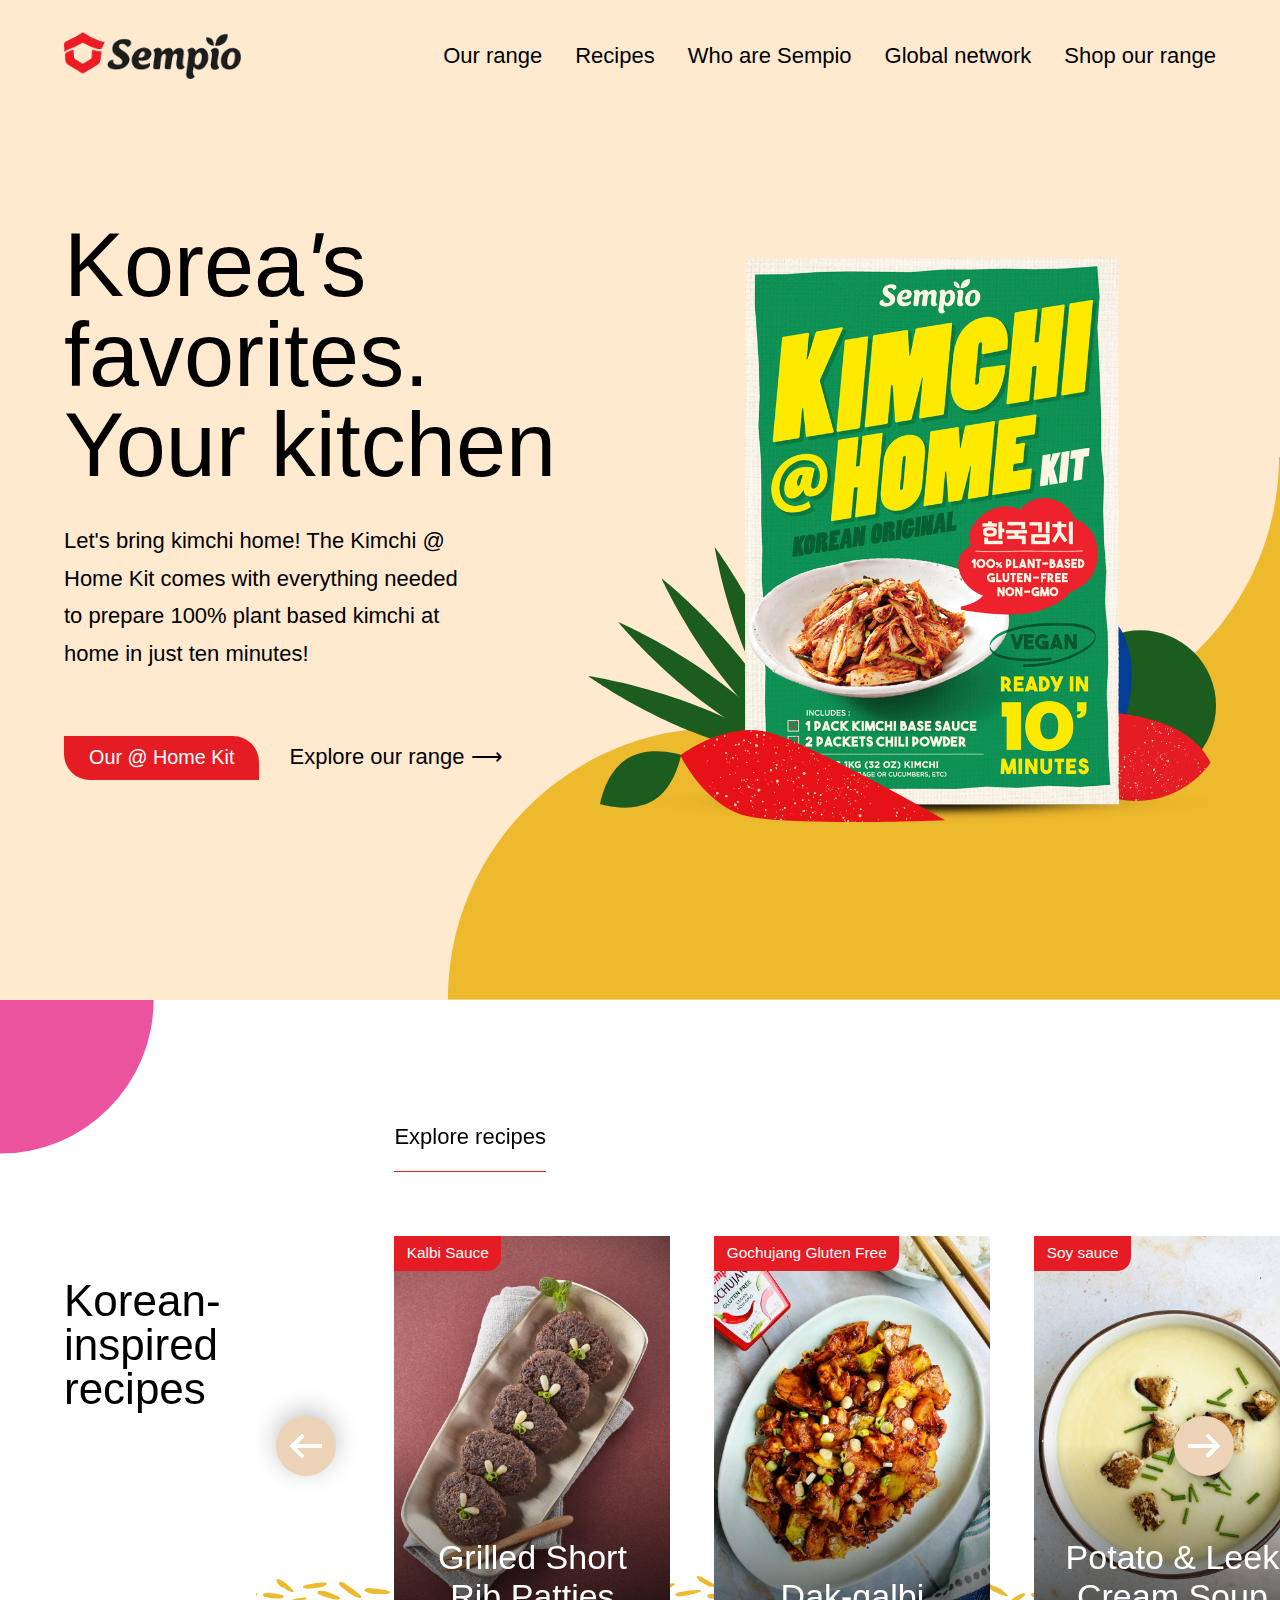
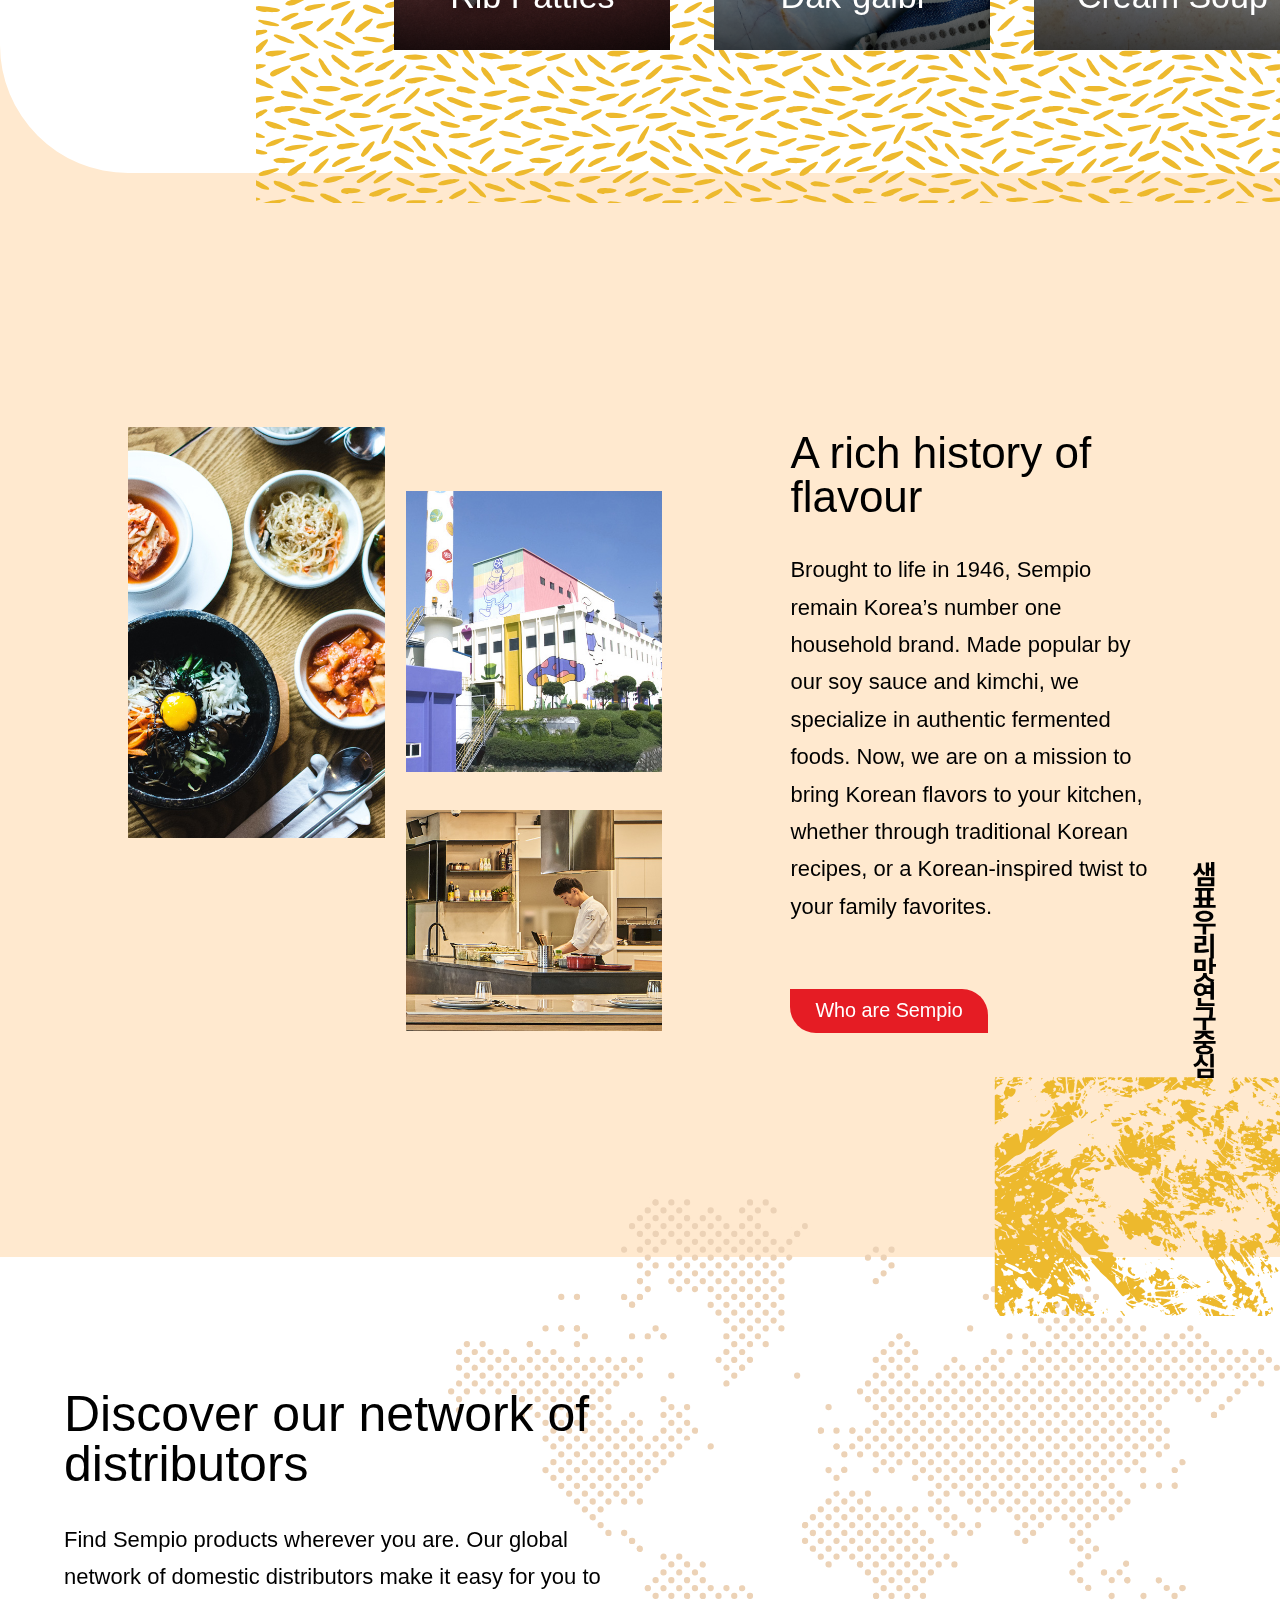
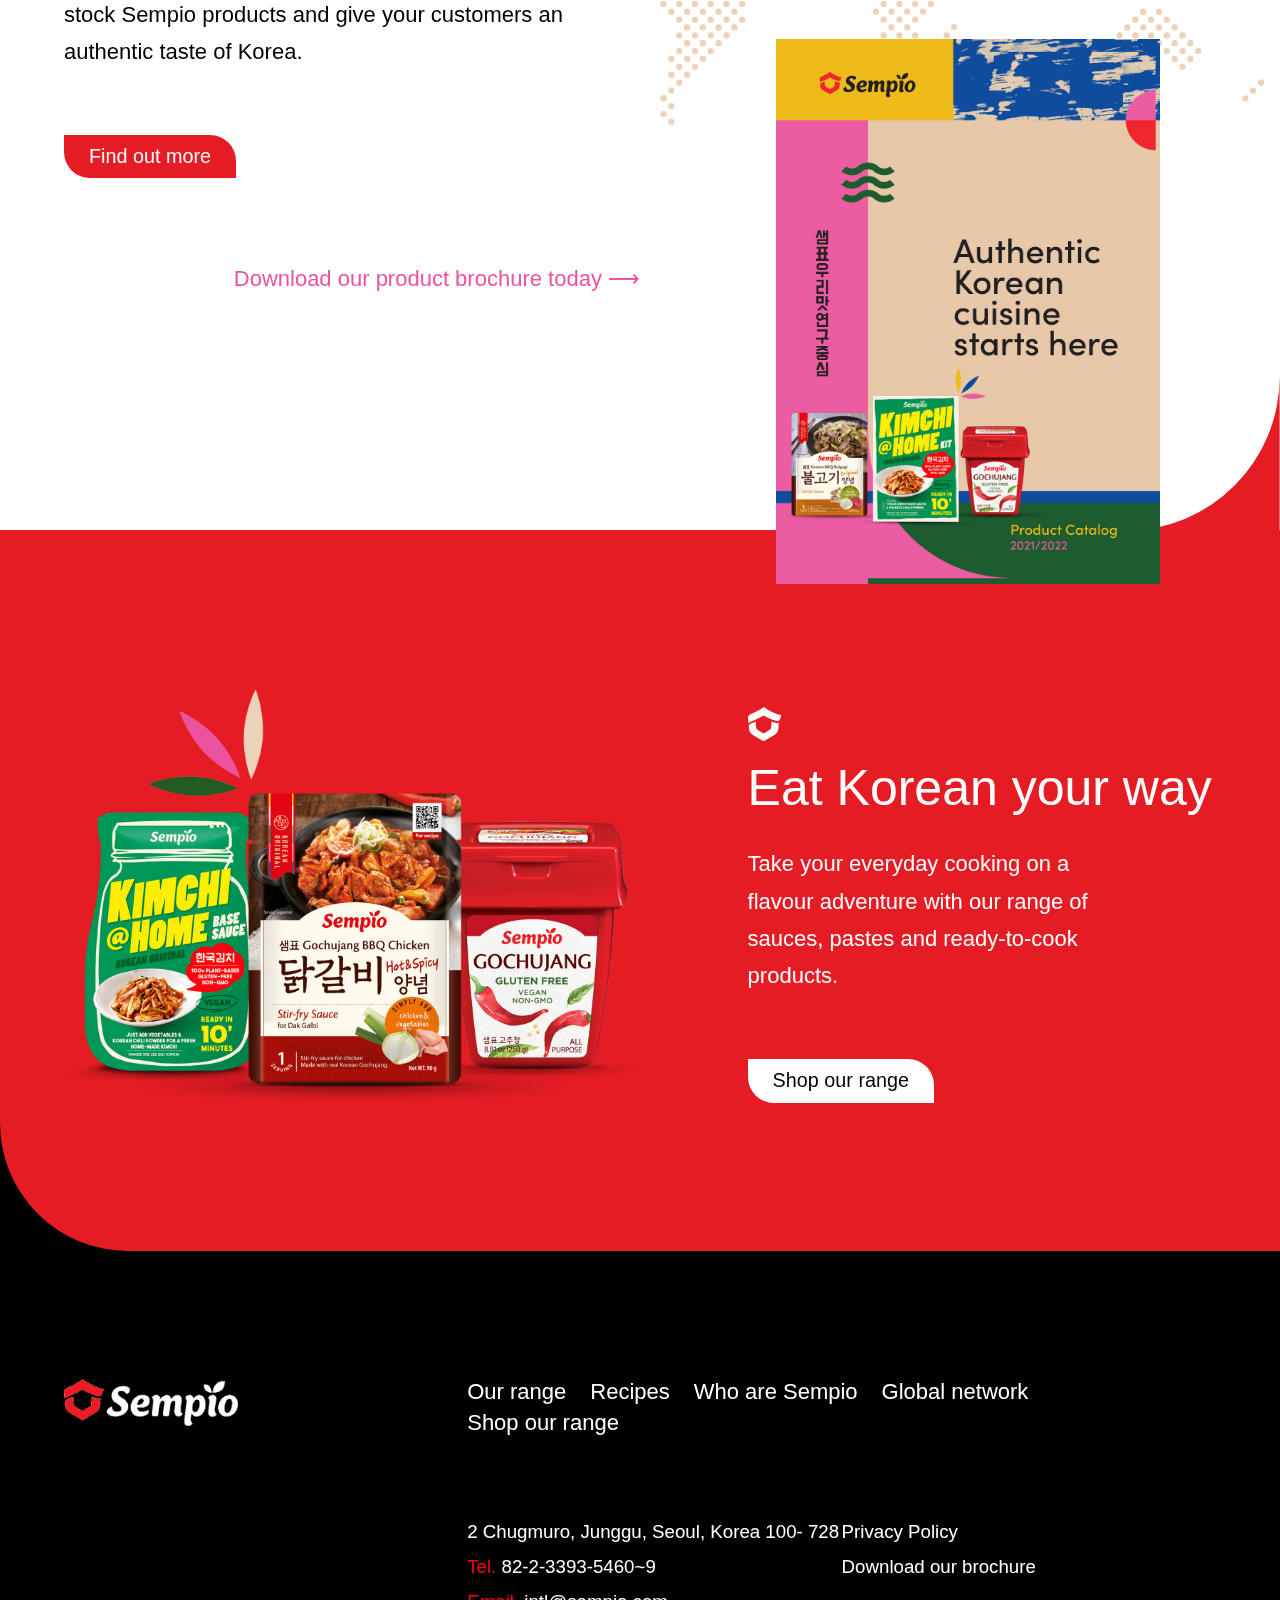
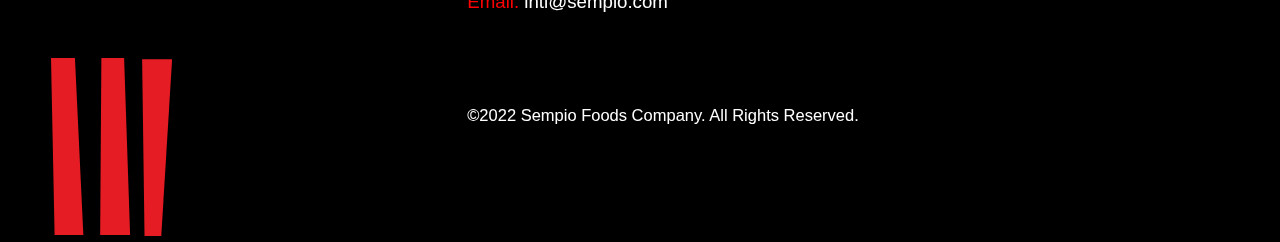
==== commit 1a98bd33: "media query start" ====
--- a/index.html
+++ b/index.html
@@ -14,18 +14,22 @@
       <header id="header">
         <div class="wrapping">
           <div id="top-logo">
-            <a href="#"><img src="./img/logo.png" alt="logo"></a>
+            <a href="#">
+              <img src="./img/footer-logo.png" alt="logo">
+              <img src="./img/logo.png" alt="logo">
+            </a>
           </div>
           <nav id="top-nav">
             <ul>
               <li><a href="./our_range/our_range.html">Our range</a></li>
-              <li><a href="#">Recipes</a></li>
-              <li><a href="#">Who are Sempio</a></li>
-              <li><a href="#">Global network</a></li>
+              <li><a href="./Recipes/recipes.html">Recipes</a></li>
+              <li><a href="./who_are_sempio/who_are_sempio.html">Who are Sempio</a></li>
+              <li><a href="./global_network/global_network.html">Global network</a></li>
               <li><a href="#">Shop our range</a></li>
             </ul>
           </nav>
         </div>
+        <span id="click-header"><span></span><span></span><span></span></span>
       </header>
       <main>
         <section class="section1 mainpage">
@@ -65,7 +69,7 @@
               <p>Korean-<br>inspired<br>recipes</p>
             </div>
             <div class="inner">
-              <a href="#">Explore recipes</a>
+              <a href="./Recipes/recipes.html">Explore recipes</a>
               <div id="carousel-wrap">
                 <div id="carousel-prev" class="slide-btn"></div>
                 <div id="carousel-next" class="slide-btn"></div>
@@ -171,14 +175,14 @@
             <div class="inner">
               <h2>A rich history of flavour</h2>
               <p>Brought to life in 1946, Sempio remain Korea’s number one household brand. Made popular by our soy sauce and kimchi, we specialize in authentic fermented foods. Now, we are on a mission to bring Korean flavors to your kitchen, whether through traditional Korean recipes, or a Korean-inspired twist to your family favorites.</p>
-              <a class="btn" href="#">Who are Sempio</a>
+              <a class="btn" href="./who_are_sempio/who_are_sempio.html">Who are Sempio</a>
             </div>
           </div>
         </section>
         <section class="section4 mainpage">
           <div class="back-bg">
-            <a href="#"><img src="./img/section4/Sempio-Brochure-Cover.jpg" alt="sempio-brochure-cover"></a>
-            <a href="#">Download our product brochure today   ⟶</a>
+            <a href="https://www.globalsempio.com/wp-content/uploads/2021/09/Sempio-Brochure_compressed.pdf" target="_blank"><img src="./img/section4/Sempio-Brochure-Cover.jpg" alt="sempio-brochure-cover"></a>
+            <a href="https://www.globalsempio.com/wp-content/uploads/2021/09/Sempio-Brochure_compressed.pdf" target="_blank">Download our product brochure today   ⟶</a>
             <svg class="corner" xmlns="http://www.w3.org/2000/svg" width="139.523" height="139.524" viewBox="0 0 139.523 139.524">
               <path id="Path_8633" data-name="Path 8633" d="M40.877,272.734V412.258H180.4A139.524,139.524,0,0,1,40.877,272.734Z" transform="translate(-40.877 -272.734)"></path>
             </svg>
@@ -187,7 +191,7 @@
             <div class="inner">
               <h3>Discover our network of distributors</h2>
                 <p>Find Sempio products wherever you are. Our global network of domestic distributors make it easy for you to stock Sempio products and give your customers an authentic taste of Korea.</p>
-                <a class="btn" href="#">Find out more</a>
+                <a class="btn" href="./global_network/global_network.html">Find out more</a>
             </div>
           </div>
         </section>
@@ -257,6 +261,25 @@
           </div>
         </div>
       </footer>
+      <div id="shop-our-range">
+        <div class="close-btn">Close ✕</div>
+        <div class="global-amazon">
+          <svg xmlns="http://www.w3.org/2000/svg" width="33.712" height="34.3" viewBox="0 0 33.712 34.3">
+            <g id="Group_130" data-name="Group 130" transform="translate(0.012 -0.1)">
+              <g id="Group_128" data-name="Group 128">
+                <path id="Path_335" data-name="Path 335" d="M29.6,14.2a2.428,2.428,0,0,0,2.1-1.4l2-4.6c-3.4.2-13.1-4.3-18-8.1C10.8,3.9,3.5,6.8,1.7,7.8A3.246,3.246,0,0,0,0,11l.5,5.7A2.857,2.857,0,0,1,2.2,15c6.1-2.7,8.6-3.5,13.4-6.4C20.4,11.4,27.1,14.2,29.6,14.2Z" fill="#fff"></path>
+              </g>
+              <g id="Group_129" data-name="Group 129">
+                <path id="Path_336" data-name="Path 336" d="M30.9,16l-.7,6.8a6.088,6.088,0,0,1-3,4.7L15.6,34.4,4.1,27.5a6.353,6.353,0,0,1-3-4.7L.8,19.6a2.724,2.724,0,0,1,1.6-2.7l5.3-2.3.4,6a3.158,3.158,0,0,0,1.3,2.2l6.2,3.7,6.2-3.7a2.563,2.563,0,0,0,1.3-2.2l.4-6C27.3,16,29.4,16.5,30.9,16Z" fill="#fff"></path>
+              </g>
+            </g></svg>
+          <p>Start cooking Korean inspired dishes.</p>
+          <p>Shop our range now:</p>
+          <a href="#" class="btn">Amazon UK</a>
+          <span>or</span>
+          <a href="#" class="btn">Amazon US</a>
+        </div>
+      </div>
     </div>
   </body>
 </html>
--- a/css/style.min.css
+++ b/css/style.min.css
@@ -1 +1 @@
-@import url("http://fonts.cdnfonts.com/css/sofia-pro");html,body{height:100%}*::selection{color:white;background:red}body{background:white;color:black;font-family:'Sofia Pro', sans-serif;font-size:22px}html,body,ul,li,h1,h2,h3,h4,h5,h6{margin:0;padding:0}h1,h2,h3,h4,h5,h6{line-height:1;font-weight:500;font-style:normal}li{list-style:none}a{text-decoration:none;color:black;transition:.3s}a:hover{color:#E51C24}.btn{display:inline-block;text-align:center;padding:12px 25px 12px;background:#E51C24;color:#fff;box-sizing:border-box;font-size:.9em;line-height:1;border-radius:0 26px 0 26px;vertical-align:middle;transition:.4s ease-in-out}.btn:hover{background:#890413;color:#fff}.slide-btn{display:flex;justify-content:center;align-items:center;background:#FFE9CF;background-image:url("../img/section2/arrow_right.png");background-position:center center;background-repeat:no-repeat;position:absolute;top:180px;cursor:pointer;width:60px;height:60px;border-radius:50%}.wrapping{width:90%;margin:0 auto;display:flex;justify-content:space-between;align-items:center;flex-wrap:wrap}.back-to-top .bg-back{position:fixed;display:block;width:70px;height:70px;bottom:0;right:0;background-color:#E51C24;background-image:url("../img/section2/arrow_upward.png");background-position:center center;background-repeat:no-repeat;z-index:100;opacity:0;transition:.3s}.back-to-top.on .bg-back{opacity:1}main .section1.mainpage{position:relative;width:100%;min-height:1000px;background-color:#FFE9CF}main .section1.mainpage .back-bg svg{position:absolute;width:65%;height:auto;bottom:0;right:0}main .section1.mainpage .wrapping{min-height:1000px}main .section1.mainpage .wrapping .inner{position:relative;flex:45%}main .section1.mainpage .wrapping .inner:nth-child(1) h1{font-size:90px}main .section1.mainpage .wrapping .inner:nth-child(1) p{width:70%;line-height:1.7em;margin:2rem 0 4rem}main .section1.mainpage .wrapping .inner:nth-child(1) .btn-group a:nth-child(2){margin-left:1.5rem}main .section1.mainpage .wrapping .inner:nth-child(2) img{position:absolute;height:auto}main .section1.mainpage .wrapping .inner:nth-child(2) img:nth-child(1){width:60%;bottom:5%;left:-7%;z-index:3}main .section1.mainpage .wrapping .inner:nth-child(2) img:nth-child(2){width:40%;bottom:4%;left:-9%;z-index:1}main .section1.mainpage .wrapping .inner:nth-child(2) img:nth-child(3){z-index:1;bottom:8%;right:0%;width:30%}main .section1.mainpage .wrapping .inner:nth-child(2) img:nth-child(4){position:relative;width:100%;z-index:2}main .section2.mainpage{position:relative;padding:9.7% 0;height:555px;overflow-x:clip;background-image:url("../img/section2/grain-pattern.svg");background-repeat:no-repeat;background-position:bottom right;background-size:80%}main .section2.mainpage:after{content:"";display:block;position:absolute;z-index:-2;bottom:0;left:0;height:30px;width:100%;background:#FFE9CF}main .section2.mainpage .back-bg .wedge{position:absolute;width:12%;height:auto;top:0;left:0}main .section2.mainpage .back-bg .wedge path{width:100%}main .section2.mainpage .back-bg .corner-bottom{position:absolute;width:10%;height:auto;fill:#FFE9CF;bottom:30px;left:0}main .section2.mainpage .wrapping{height:100%}main .section2.mainpage .wrapping .inner:nth-child(1){width:20%;height:100%}main .section2.mainpage .wrapping .inner:nth-child(1) p{position:relative;top:20%;display:inline-block;font-size:44px;font-weight:500;line-height:1em;height:422px;z-index:1}main .section2.mainpage .wrapping .inner:nth-child(2){position:relative;width:80%;height:100%}main .section2.mainpage .wrapping .inner:nth-child(2)>a{display:inline-block;height:36px;padding-bottom:11px;margin-bottom:64px;margin-left:100px;border-bottom:1px solid #E51C24}main .section2.mainpage .wrapping .inner:nth-child(2) #carousel-wrap{position:relative;width:100%;height:422px}main .section2.mainpage .wrapping .inner:nth-child(2) #carousel-wrap #carousel-prev,main .section2.mainpage .wrapping .inner:nth-child(2) #carousel-wrap #carousel-next{display:flex;justify-content:center;align-items:center;background:#FFE9CF;background-image:url("../img/section2/arrow_right.png");background-position:center center;background-repeat:no-repeat;position:absolute;top:180px;cursor:pointer;width:60px;height:60px;border-radius:50%}main .section2.mainpage .wrapping .inner:nth-child(2) #carousel-wrap #carousel-prev{left:-18px;z-index:3;transform:rotate(180deg)}main .section2.mainpage .wrapping .inner:nth-child(2) #carousel-wrap #carousel-next{right:-18px;z-index:3}main .section2.mainpage .wrapping .inner:nth-child(2) #carousel-wrap #carousel{width:100%;height:100%;overflow:hidden;margin-left:100px}main .section2.mainpage .wrapping .inner:nth-child(2) #carousel-wrap #carousel ul.column{width:100%;height:422px;float:left;overflow:hidden}main .section2.mainpage .wrapping .inner:nth-child(2) #carousel-wrap #carousel ul.column li{float:left;display:inline-block;padding-right:44px;width:320px;height:100%;box-sizing:border-box}main .section2.mainpage .wrapping .inner:nth-child(2) #carousel-wrap #carousel ul.column li a{position:relative;display:block;height:414px;background-size:cover;background-position:center center;background-repeat:no-repeat}main .section2.mainpage .wrapping .inner:nth-child(2) #carousel-wrap #carousel ul.column li a:hover .shadow-box{opacity:1}main .section2.mainpage .wrapping .inner:nth-child(2) #carousel-wrap #carousel ul.column li a .product-card{position:absolute;top:0;left:0;background-color:#E51C24;color:white;font-size:0.7em;padding:0.5em 0.8em 0.6em;border-bottom-right-radius:14px;z-index:1}main .section2.mainpage .wrapping .inner:nth-child(2) #carousel-wrap #carousel ul.column li a .recipes-card-title{position:absolute;bottom:0;left:10%;display:inline-block;width:80%;z-index:1}main .section2.mainpage .wrapping .inner:nth-child(2) #carousel-wrap #carousel ul.column li a .recipes-card-title p{color:white;font-size:34px;text-align:center}main .section2.mainpage .wrapping .inner:nth-child(2) #carousel-wrap #carousel ul.column li a .shadow-box{position:absolute;z-index:0;left:0;bottom:0;width:100%;height:50%;display:inline-block;background:linear-gradient(0deg, rgba(0,0,0,0.9) 0%, rgba(0,0,0,0) 100%);opacity:.8;transition:opacity 0.3s ease}main .section3.mainpage{position:relative;width:100%;padding:14rem 0 10rem;background:#FFE9CF;overflow-x:clip}main .section3.mainpage .back-bg img{position:absolute}main .section3.mainpage .back-bg img:nth-child(1){bottom:12%;right:5%;width:1.8%;height:auto;z-index:2}main .section3.mainpage .back-bg img:nth-child(2){bottom:-120px;right:0;width:45%;height:auto;transform:translateX(50%);z-index:1}main .section3.mainpage .wrapping .inner{position:relative;padding:0 4rem;box-sizing:border-box}main .section3.mainpage .wrapping .inner:nth-child(1){flex:50%}main .section3.mainpage .wrapping .inner:nth-child(1) ul{overflow:hidden}main .section3.mainpage .wrapping .inner:nth-child(1) ul li{display:inline;width:48%}main .section3.mainpage .wrapping .inner:nth-child(1) ul li:nth-child(1){float:left}main .section3.mainpage .wrapping .inner:nth-child(1) ul li:nth-child(1) img{width:100%;height:auto}main .section3.mainpage .wrapping .inner:nth-child(1) ul li:nth-child(2){float:right;padding:4rem 0 2rem}main .section3.mainpage .wrapping .inner:nth-child(1) ul li:nth-child(2) img{width:100%;height:auto}main .section3.mainpage .wrapping .inner:nth-child(1) ul li:nth-child(3){float:right}main .section3.mainpage .wrapping .inner:nth-child(1) ul li:nth-child(3) img{width:100%;height:auto}main .section3.mainpage .wrapping .inner:nth-child(2){flex:35%}main .section3.mainpage .wrapping .inner:nth-child(2) h2{font-size:44px}main .section3.mainpage .wrapping .inner:nth-child(2) p{line-height:1.7em;margin:2rem 0 4rem}main .section3.mainpage .wrapping .inner:nth-child(2) .btn-group a:nth-child(2){margin-left:1.5rem}main .section4.mainpage{position:relative;width:100%;padding-top:15%;background-image:url("../img/section4/dot-globe-dark.svg");background-position:top right;background-size:65%;background-repeat:no-repeat}main .section4.mainpage:before{content:'';position:absolute;top:0;width:100%;height:60px;background:#FFE9CF;z-index:-1}main .section4.mainpage:after{content:'';position:absolute;bottom:0;width:100%;height:60px;background:#E51C24;z-index:-1}main .section4.mainpage .back-bg a{position:absolute}main .section4.mainpage .back-bg a:nth-child(1){width:30%;bottom:0;right:7.5rem}main .section4.mainpage .back-bg a>img{width:100%;height:auto}main .section4.mainpage .back-bg a:nth-child(2){color:#EC539E;right:50%;bottom:30%}main .section4.mainpage .back-bg a:nth-child(2):hover{color:black}main .section4.mainpage .back-bg svg{position:absolute;z-index:-1;right:0;bottom:calc(-1px + 60px);fill:#E51C24;transform:rotate(-90deg);width:12%;height:auto;max-width:240px}main .section4.mainpage .wrapping{display:block;height:89vh}main .section4.mainpage .wrapping .inner{position:relative;width:50%}main .section4.mainpage .wrapping .inner:nth-child(1) h3{font-size:50px}main .section4.mainpage .wrapping .inner:nth-child(1) p{width:100%;line-height:1.7em;margin:2rem 0 4rem}main .section4.mainpage .wrapping .inner:nth-child(1) .btn-group a:nth-child(2){margin-left:1.5rem}main .section5.mainpage{position:relative;background:#E51C24;padding:6rem 0 8rem}main .section5.mainpage .back-bg .corner{position:absolute;z-index:1;left:0;bottom:0;width:10%;max-width:240px;height:auto}main .section5.mainpage .wrapping .inner{position:relative;box-sizing:border-box}main .section5.mainpage .wrapping .inner:nth-child(1){width:50%}main .section5.mainpage .wrapping .inner:nth-child(1) img{width:100%;height:auto}main .section5.mainpage .wrapping .inner:nth-child(2){padding-left:50px;width:45%;color:white}main .section5.mainpage .wrapping .inner:nth-child(2) h3{font-size:50px;margin-top:1rem}main .section5.mainpage .wrapping .inner:nth-child(2) p{width:78%;line-height:1.7em;margin:2rem 0 4rem}main .section5.mainpage .wrapping .inner:nth-child(2) a{background:white;color:black}main .section5.mainpage .wrapping .inner:nth-child(2) a:hover{background:#890413;color:white}#header{position:absolute;width:100%;z-index:10}#header.our_range #top-nav ul li a{color:white}#header .wrapping{height:47px;padding:32px 0;overflow:hidden}#header .wrapping #top-logo{float:left;width:147px;height:100%}#header .wrapping #top-logo a img{height:100%}#header .wrapping #top-nav ul{float:right}#header .wrapping #top-nav ul li{float:left;margin-left:1.5em}#header .wrapping #top-nav ul li:first-child{margin-left:0}#header .wrapping #top-nav ul li a{display:flex;justify-content:center;align-items:center;height:47px;font-weight:500}#footer{position:relative;background:black;color:white;padding:8rem 0;height:335px}#footer .footer-bg{display:inline-block;position:absolute;z-index:1;left:4%;bottom:0}#footer .wrapping{justify-content:space-between;align-items:stretch}#footer .wrapping .footer-logo{flex:30%}#footer .wrapping .footer-logo img{width:174px;height:auto}#footer .wrapping .footer-main{flex:60%}#footer .wrapping .footer-main #footer-nav ul{overflow:hidden}#footer .wrapping .footer-main #footer-nav ul li{float:left;margin-right:1.5rem}#footer .wrapping .footer-main #footer-nav ul li a{color:white}#footer .wrapping .footer-main #footer-nav ul li a:hover{color:#E51C24}#footer .wrapping .footer-main .information{display:flex;justify-content:space-between;margin-top:5rem}#footer .wrapping .footer-main .information .footer-main-left{flex:50%}#footer .wrapping .footer-main .information .footer-main-left p{margin:0;font-size:18.7px;height:35px}#footer .wrapping .footer-main .information .footer-main-left p span{color:red}#footer .wrapping .footer-main .information .footer-main-left p a{color:white}#footer .wrapping .footer-main .information .footer-main-left p a:hover{color:#E51C24}#footer .wrapping .footer-main .information .footer-main-right{flex:50%}#footer .wrapping .footer-main .information .footer-main-right a{display:block;width:100%;height:35px;font-size:18.7px;color:white}#footer .wrapping .footer-main .information .footer-main-right a:hover{color:#E51C24}#footer .wrapping .footer-main .copyright{margin-top:5rem;font-size:16.5px}section.our_range{background:#FFE9CF}.section1.our_range{position:relative;top:0;height:80vh;min-height:calc(800px - 3rem);padding-top:3rem;background:#043E97;box-sizing:border-box}.section1.our_range .back-bg img{position:absolute;left:0;bottom:0;top:auto;width:36%;height:auto}.section1.our_range .wrapping{display:flex;flex-direction:column;align-items:stretch;height:80vh;min-height:0}.section1.our_range .wrapping .inner{height:30%}.section1.our_range .wrapping .inner h1{position:relative;color:white;top:90%;font-size:90px}.section1.our_range .wrapping .inner p{margin:0;position:relative;width:60%;top:10%;left:45%;font-size:1.4em;color:white}main .section2:after{display:none}.section2.our_range{position:sticky;background:#043E97;width:100%;height:58px;padding:0;top:0;z-index:3}.section2.our_range .wrapping{display:block;height:100%}.section2.our_range .wrapping ul{overflow:hidden;height:100%}.section2.our_range .wrapping ul li{float:left;display:flex;align-items:center;margin-right:1em;height:100%;transition:.3s;box-sizing:border-box}.section2.our_range .wrapping ul li:first-child{border-bottom:2px solid #EDB92D}.section2.our_range .wrapping ul li:first-child a{color:#EDB92D}.section2.our_range .wrapping ul li:hover a{color:#EDB92D}.section2.our_range .wrapping ul li a{display:inline-block;font-size:1.1em;color:white}.section3.our_range{position:relative;padding:0}.section3.our_range .back-bg svg{position:absolute;left:0;bottom:0;width:10%;height:auto}.section3.our_range .wrapping{flex-direction:column}.section3.our_range .wrapping .inner{padding:7rem 0 0;margin-top:7rem;width:100%}.section3.our_range .wrapping .inner:first-child{padding:0}.section3.our_range .wrapping .inner:last-child{border-top:1px solid black;padding-bottom:10%}.section3.our_range .wrapping .inner h3{height:50px;font-size:2.273em;margin-bottom:0.5em}.section3.our_range .wrapping .inner p{width:40%;font-size:20px;margin-bottom:32px;line-height:1.7em}.section3.our_range .wrapping .inner>a{display:inline-block;padding-bottom:11px;border-bottom:1px solid red}.section3.our_range .wrapping .inner .swiper{width:90%}.section3.our_range .wrapping .inner .swiper .swiper-slide{width:313px;height:452px}.section3.our_range .wrapping .inner .swiper .swiper-slide a{display:flex;flex-direction:column;justify-content:center;align-items:center}.section3.our_range .wrapping .inner .swiper .swiper-slide a img{width:313px;height:412px}.section3.our_range .wrapping .inner .swiper .swiper-slide a h4{display:inline-block}.section3.our_range .wrapping .inner:last-child .swiper{width:50%}.swiper-button-next:after,.swiper-button-prev:after{display:none}.swiper-button-next.slide-btn,.swiper-button-prev.slide-btn{width:60px;height:60px;background-color:#ECD2B6}.swiper-button-prev.slide-btn{transform:rotate(180deg)}section.recipes{background:white}.section1.recipes{position:relative;top:0;height:80vh;min-height:800px;padding-top:3rem;background:#EDB92D;box-sizing:border-box}.section1.recipes .back-bg img{position:absolute;left:0;bottom:0;top:auto;width:36%;height:auto}.section1.recipes .wrapping{display:flex;flex-direction:column;align-items:stretch;height:80vh;min-height:0}.section1.recipes .wrapping .inner{height:30%}.section1.recipes .wrapping .inner h1{position:relative;top:90%;font-size:5.5vw}.section1.recipes .wrapping .inner p{margin:0;position:relative;width:60%;bottom:50%;left:45%;font-size:1.4em}.recipes-filter{background:#EDB92D;padding:0 0 48px}.recipes-filter .wrapping{justify-content:flex-start}.recipes-filter select{position:relative;margin-left:15px;outline:none;appearance:none;background:#EDB92D;border:none;color:#E51C24;font-family:'Sofia Pro', sans-serif;font-size:22px;padding-bottom:2px;text-decoration:underline;box-sizing:border-box;cursor:pointer;transition:.3s}.recipes-filter select option{background:white}.recipes-filter select:hover{color:black}.section2.our_range{position:sticky;background:#043E97;width:100%;height:58px;padding:0;top:0;z-index:3}.section2.our_range .wrapping{display:block;height:100%}.section2.our_range .wrapping ul{overflow:hidden;height:100%}.section2.our_range .wrapping ul li{float:left;display:flex;align-items:center;margin-right:1em;height:100%;transition:.3s;box-sizing:border-box}.section2.our_range .wrapping ul li:first-child{border-bottom:2px solid #EDB92D}.section2.our_range .wrapping ul li:first-child a{color:#EDB92D}.section2.our_range .wrapping ul li:hover a{color:#EDB92D}.section2.our_range .wrapping ul li a{display:inline-block;font-size:1.1em;color:white}.section3.our_range{position:relative;padding:0}.section3.our_range .back-bg svg{position:absolute;left:0;bottom:0;width:10%;height:auto}.section3.our_range .wrapping{flex-direction:column}.section3.our_range .wrapping .inner{padding:7rem 0 0;margin-top:7rem;width:100%}.section3.our_range .wrapping .inner:first-child{padding:0}.section3.our_range .wrapping .inner:last-child{border-top:1px solid black;padding-bottom:10%}.section3.our_range .wrapping .inner h3{height:50px;font-size:2.273em;margin-bottom:0.5em}.section3.our_range .wrapping .inner p{width:40%;font-size:20px;margin-bottom:32px;line-height:1.7em}.section3.our_range .wrapping .inner>a{display:inline-block;padding-bottom:11px;border-bottom:1px solid red}.section3.our_range .wrapping .inner .swiper{width:90%}.section3.our_range .wrapping .inner .swiper .swiper-slide{width:313px;height:452px}.section3.our_range .wrapping .inner .swiper .swiper-slide a{display:flex;flex-direction:column;justify-content:center;align-items:center}.section3.our_range .wrapping .inner .swiper .swiper-slide a img{width:313px;height:412px}.section3.our_range .wrapping .inner .swiper .swiper-slide a h4{display:inline-block}.section3.our_range .wrapping .inner:last-child .swiper{width:50%}
+@import url("http://fonts.cdnfonts.com/css/sofia-pro");html,body{height:100%}*::selection{color:white;background:red}body{background:white;color:black;font-family:'Sofia Pro', sans-serif;font-size:22px}html,body,ul,li,h1,h2,h3,h4,h5,h6{margin:0;padding:0}h1,h2,h3,h4,h5,h6{line-height:1;font-weight:500;font-style:normal}li{list-style:none}a{text-decoration:none;color:black;transition:.3s}a:hover{color:#E51C24}.btn{display:inline-block;text-align:center;padding:12px 25px 12px;background:#E51C24;color:#fff;box-sizing:border-box;font-size:.9em;line-height:1;border-radius:0 26px 0 26px;vertical-align:middle;transition:.4s ease-in-out}.btn:hover{background:#890413;color:#fff}.slide-btn{display:flex;justify-content:center;align-items:center;background:#FFE9CF;background-image:url("../img/section2/arrow_right.png");background-position:center center;background-repeat:no-repeat;position:absolute;top:180px;cursor:pointer;width:60px;height:60px;border-radius:50%}.wrapping{width:90%;margin:0 auto;display:flex;justify-content:space-between;align-items:center;flex-wrap:wrap}.back-to-top .bg-back{position:fixed;display:block;width:70px;height:70px;bottom:0;right:0;background-color:#E51C24;background-image:url("../img/section2/arrow_upward.png");background-position:center center;background-repeat:no-repeat;z-index:100;opacity:0;transition:.3s}.back-to-top.on .bg-back{opacity:1}main .section1.mainpage{position:relative;width:100%;min-height:1000px;background-color:#FFE9CF}main .section1.mainpage .back-bg svg{position:absolute;width:65%;height:auto;bottom:0;right:0}main .section1.mainpage .wrapping{min-height:1000px}main .section1.mainpage .wrapping .inner{position:relative;flex:45%}main .section1.mainpage .wrapping .inner:nth-child(1) h1{font-size:90px}main .section1.mainpage .wrapping .inner:nth-child(1) p{width:70%;line-height:1.7em;margin:2rem 0 4rem}main .section1.mainpage .wrapping .inner:nth-child(1) .btn-group a:nth-child(2){margin-left:1.5rem}main .section1.mainpage .wrapping .inner:nth-child(2) img{position:absolute;height:auto}main .section1.mainpage .wrapping .inner:nth-child(2) img:nth-child(1){width:60%;bottom:5%;left:-7%;z-index:3}main .section1.mainpage .wrapping .inner:nth-child(2) img:nth-child(2){width:40%;bottom:4%;left:-9%;z-index:1}main .section1.mainpage .wrapping .inner:nth-child(2) img:nth-child(3){z-index:1;bottom:8%;right:0%;width:30%}main .section1.mainpage .wrapping .inner:nth-child(2) img:nth-child(4){position:relative;width:100%;z-index:2}main .section2.mainpage{position:relative;padding:9.7% 0;height:555px;overflow-x:clip;background-image:url("../img/section2/grain-pattern.svg");background-repeat:no-repeat;background-position:bottom right;background-size:80%}main .section2.mainpage:after{content:"";display:block;position:absolute;z-index:-2;bottom:0;left:0;height:30px;width:100%;background:#FFE9CF}main .section2.mainpage .back-bg .wedge{position:absolute;width:12%;height:auto;top:0;left:0}main .section2.mainpage .back-bg .wedge path{width:100%}main .section2.mainpage .back-bg .corner-bottom{position:absolute;width:10%;height:auto;fill:#FFE9CF;bottom:30px;left:0}main .section2.mainpage .wrapping{height:100%}main .section2.mainpage .wrapping .inner:nth-child(1){width:20%;height:100%}main .section2.mainpage .wrapping .inner:nth-child(1) p{position:relative;top:20%;display:inline-block;font-size:44px;font-weight:500;line-height:1em;height:422px;z-index:1}main .section2.mainpage .wrapping .inner:nth-child(2){position:relative;width:80%;height:100%}main .section2.mainpage .wrapping .inner:nth-child(2)>a{display:inline-block;height:36px;padding-bottom:11px;margin-bottom:64px;margin-left:100px;border-bottom:1px solid #E51C24}main .section2.mainpage .wrapping .inner:nth-child(2) #carousel-wrap{position:relative;width:100%;height:422px}main .section2.mainpage .wrapping .inner:nth-child(2) #carousel-wrap #carousel-prev,main .section2.mainpage .wrapping .inner:nth-child(2) #carousel-wrap #carousel-next{display:flex;justify-content:center;align-items:center;background:#ECD2B6;background-image:url("../img/section2/arrow_right.png");background-position:center center;background-repeat:no-repeat;position:absolute;top:180px;box-shadow:0px 5px 24px 0px rgba(0,0,0,0.25);cursor:pointer;width:60px;height:60px;border-radius:50%}main .section2.mainpage .wrapping .inner:nth-child(2) #carousel-wrap #carousel-prev{left:-18px;z-index:3;transform:rotate(180deg)}main .section2.mainpage .wrapping .inner:nth-child(2) #carousel-wrap #carousel-next{right:-18px;z-index:3}main .section2.mainpage .wrapping .inner:nth-child(2) #carousel-wrap #carousel{width:100%;height:100%;overflow:hidden;margin-left:100px}main .section2.mainpage .wrapping .inner:nth-child(2) #carousel-wrap #carousel ul.column{width:100%;height:422px;float:left;overflow:hidden}main .section2.mainpage .wrapping .inner:nth-child(2) #carousel-wrap #carousel ul.column li{float:left;display:inline-block;padding-right:44px;width:320px;height:100%;box-sizing:border-box}main .section2.mainpage .wrapping .inner:nth-child(2) #carousel-wrap #carousel ul.column li a{position:relative;display:block;height:414px;background-size:cover;background-position:center center;background-repeat:no-repeat}main .section2.mainpage .wrapping .inner:nth-child(2) #carousel-wrap #carousel ul.column li a:hover .shadow-box{opacity:1}main .section2.mainpage .wrapping .inner:nth-child(2) #carousel-wrap #carousel ul.column li a .product-card{position:absolute;top:0;left:0;background-color:#E51C24;color:white;font-size:0.7em;padding:0.5em 0.8em 0.6em;border-bottom-right-radius:14px;z-index:1}main .section2.mainpage .wrapping .inner:nth-child(2) #carousel-wrap #carousel ul.column li a .recipes-card-title{position:absolute;bottom:0;left:10%;display:inline-block;width:80%;z-index:1}main .section2.mainpage .wrapping .inner:nth-child(2) #carousel-wrap #carousel ul.column li a .recipes-card-title p{color:white;font-size:34px;text-align:center}main .section2.mainpage .wrapping .inner:nth-child(2) #carousel-wrap #carousel ul.column li a .shadow-box{position:absolute;z-index:0;left:0;bottom:0;width:100%;height:50%;display:inline-block;background:linear-gradient(0deg, rgba(0,0,0,0.9) 0%, rgba(0,0,0,0) 100%);opacity:.8;transition:opacity 0.3s ease}main .section3.mainpage{position:relative;width:100%;padding:14rem 0 10rem;background:#FFE9CF;overflow-x:clip}main .section3.mainpage .back-bg img{position:absolute}main .section3.mainpage .back-bg img:nth-child(1){bottom:12%;right:5%;width:1.8%;height:auto;z-index:2}main .section3.mainpage .back-bg img:nth-child(2){bottom:-120px;right:0;width:45%;height:auto;transform:translateX(50%);z-index:1}main .section3.mainpage .wrapping .inner{position:relative;padding:0 4rem;box-sizing:border-box}main .section3.mainpage .wrapping .inner:nth-child(1){flex:50%}main .section3.mainpage .wrapping .inner:nth-child(1) ul{overflow:hidden}main .section3.mainpage .wrapping .inner:nth-child(1) ul li{display:inline;width:48%}main .section3.mainpage .wrapping .inner:nth-child(1) ul li:nth-child(1){float:left}main .section3.mainpage .wrapping .inner:nth-child(1) ul li:nth-child(1) img{width:100%;height:auto}main .section3.mainpage .wrapping .inner:nth-child(1) ul li:nth-child(2){float:right;padding:4rem 0 2rem}main .section3.mainpage .wrapping .inner:nth-child(1) ul li:nth-child(2) img{width:100%;height:auto}main .section3.mainpage .wrapping .inner:nth-child(1) ul li:nth-child(3){float:right}main .section3.mainpage .wrapping .inner:nth-child(1) ul li:nth-child(3) img{width:100%;height:auto}main .section3.mainpage .wrapping .inner:nth-child(2){flex:35%}main .section3.mainpage .wrapping .inner:nth-child(2) h2{font-size:44px}main .section3.mainpage .wrapping .inner:nth-child(2) p{line-height:1.7em;margin:2rem 0 4rem}main .section3.mainpage .wrapping .inner:nth-child(2) .btn-group a:nth-child(2){margin-left:1.5rem}main .section4.mainpage{position:relative;width:100%;padding-top:15%;background-image:url("../img/section4/dot-globe-dark.svg");background-position:top right;background-size:65%;background-repeat:no-repeat}main .section4.mainpage:before{content:'';position:absolute;top:0;width:100%;height:60px;background:#FFE9CF;z-index:-1}main .section4.mainpage:after{content:'';position:absolute;bottom:0;width:100%;height:60px;background:#E51C24;z-index:-1}main .section4.mainpage .back-bg a{position:absolute}main .section4.mainpage .back-bg a:nth-child(1){width:30%;bottom:0;right:7.5rem}main .section4.mainpage .back-bg a>img{width:100%;height:auto}main .section4.mainpage .back-bg a:nth-child(2){color:#EC539E;right:50%;bottom:30%}main .section4.mainpage .back-bg a:nth-child(2):hover{color:black}main .section4.mainpage .back-bg svg{position:absolute;z-index:-1;right:0;bottom:calc(-1px + 60px);fill:#E51C24;transform:rotate(-90deg);width:12%;height:auto;max-width:240px}main .section4.mainpage .wrapping{display:block;height:89vh}main .section4.mainpage .wrapping .inner{position:relative;width:50%}main .section4.mainpage .wrapping .inner:nth-child(1) h3{font-size:50px}main .section4.mainpage .wrapping .inner:nth-child(1) p{width:100%;line-height:1.7em;margin:2rem 0 4rem}main .section4.mainpage .wrapping .inner:nth-child(1) .btn-group a:nth-child(2){margin-left:1.5rem}main .section5.mainpage{position:relative;background:#E51C24;padding:6rem 0 8rem}main .section5.mainpage .back-bg .corner{position:absolute;z-index:1;left:0;bottom:0;width:10%;max-width:240px;height:auto}main .section5.mainpage .wrapping .inner{position:relative;box-sizing:border-box}main .section5.mainpage .wrapping .inner:nth-child(1){width:50%}main .section5.mainpage .wrapping .inner:nth-child(1) img{width:100%;height:auto}main .section5.mainpage .wrapping .inner:nth-child(2){padding-left:50px;width:45%;color:white}main .section5.mainpage .wrapping .inner:nth-child(2) h3{font-size:50px;margin-top:1rem}main .section5.mainpage .wrapping .inner:nth-child(2) p{width:78%;line-height:1.7em;margin:2rem 0 4rem}main .section5.mainpage .wrapping .inner:nth-child(2) a{background:white;color:black}main .section5.mainpage .wrapping .inner:nth-child(2) a:hover{background:#890413;color:white}#header{position:absolute;width:100%;z-index:10}#header.our_range #top-nav ul li a{color:white}#header .wrapping{height:47px;padding:32px 0;overflow:hidden}#header .wrapping #top-logo{position:relative;float:left;width:147px;height:100%}#header .wrapping #top-logo a img{position:absolute;height:100%}#header .wrapping #top-nav ul{float:right;display:block}#header .wrapping #top-nav ul li{float:left;margin-left:1.5em}#header .wrapping #top-nav ul li:first-child{margin-left:0}#header .wrapping #top-nav ul li a{display:flex;justify-content:center;align-items:center;height:47px;font-weight:500;transition-property:color}#header .wrapping #top-nav ul li a.on{border-bottom:2px solid #E51C24}@media screen and (max-width: 1200px){#header{background-color:black}#header #top-logo a img{left:5vw}#header #top-logo a img:first-child{z-index:5}#header #click-header{position:absolute;top:40px;right:5vw;background:#222222;width:38px;height:28px;border-radius:4px;cursor:pointer}#header #click-header span{position:absolute;width:18px;height:2px;background:white;left:50%;top:50%;transform:translateX(-50%) translateY(-50%)}#header #click-header span:first-child{top:30%}#header #click-header span:last-child{top:70%}#header .wrapping{width:100%;overflow:visible}#header .wrapping #top-nav{flex-basis:100%}#header .wrapping #top-nav ul{width:100%;background-color:black;padding:10px 0 20px;display:none}#header .wrapping #top-nav ul li{padding-left:5vw;width:100%;margin-left:0}#header .wrapping #top-nav ul li:last-child a{border-bottom:0}#header .wrapping #top-nav ul li a{display:inline-block;padding:16px;width:100%;height:62px;line-height:32px;justify-content:flex-start;color:white;font-size:16px;border-bottom:1px solid white;box-sizing:border-box}#header .wrapping #top-nav ul li a:hover{color:#E51C24}}#footer{position:relative;background:black;color:white;padding:8rem 0;height:335px}#footer .footer-bg{display:inline-block;position:absolute;z-index:1;left:4%;bottom:0}#footer .wrapping{justify-content:space-between;align-items:stretch}#footer .wrapping .footer-logo{flex:30%}#footer .wrapping .footer-logo img{width:174px;height:auto}#footer .wrapping .footer-main{flex:60%}#footer .wrapping .footer-main #footer-nav ul{overflow:hidden}#footer .wrapping .footer-main #footer-nav ul li{float:left;margin-right:1.5rem;height:31px}#footer .wrapping .footer-main #footer-nav ul li a{display:block;color:white;transition-property:color;box-sizing:border-box;height:31px}#footer .wrapping .footer-main #footer-nav ul li a:hover{color:#E51C24}#footer .wrapping .footer-main #footer-nav ul li a.on{border-bottom:2px solid #E51C24}#footer .wrapping .footer-main #footer-nav ul li a.on:hover{color:white}#footer .wrapping .footer-main .information{display:flex;justify-content:space-between;margin-top:5rem}#footer .wrapping .footer-main .information .footer-main-left{flex:50%}#footer .wrapping .footer-main .information .footer-main-left p{margin:0;font-size:18.7px;height:35px}#footer .wrapping .footer-main .information .footer-main-left p span{color:red}#footer .wrapping .footer-main .information .footer-main-left p a{color:white}#footer .wrapping .footer-main .information .footer-main-left p a:hover{color:#E51C24}#footer .wrapping .footer-main .information .footer-main-right{flex:50%}#footer .wrapping .footer-main .information .footer-main-right a{display:block;width:100%;height:35px;font-size:18.7px;color:white}#footer .wrapping .footer-main .information .footer-main-right a:hover{color:#E51C24}#footer .wrapping .footer-main .copyright{margin-top:5rem;font-size:16.5px}section.our_range{background:#FFE9CF}.section1.our_range{position:relative;top:0;height:80vh;min-height:calc(800px - 3rem);padding-top:3rem;background:#043E97;box-sizing:border-box}.section1.our_range .back-bg img{position:absolute;left:0;bottom:0;top:auto;width:36%;height:auto}.section1.our_range .wrapping{display:flex;flex-direction:column;align-items:stretch;height:80vh;min-height:0}.section1.our_range .wrapping .inner{height:30%}.section1.our_range .wrapping .inner h1{position:relative;color:white;top:90%;font-size:90px}.section1.our_range .wrapping .inner p{margin:0;position:relative;width:60%;top:10%;left:45%;font-size:1.4em;color:white}main .section2:after{display:none}.section2.our_range{position:sticky;background:#043E97;width:100%;height:58px;padding:0;top:0;z-index:3}.section2.our_range .wrapping{display:block;height:100%}.section2.our_range .wrapping ul{overflow:hidden;height:100%}.section2.our_range .wrapping ul li{float:left;display:flex;align-items:center;margin-right:1em;height:100%;transition:.3s;box-sizing:border-box}.section2.our_range .wrapping ul li:first-child{border-bottom:2px solid #EDB92D}.section2.our_range .wrapping ul li:first-child a{color:#EDB92D}.section2.our_range .wrapping ul li:hover a{color:#EDB92D}.section2.our_range .wrapping ul li a{display:inline-block;font-size:1.1em;color:white}.section3.our_range{position:relative;padding:0}.section3.our_range .back-bg svg{position:absolute;left:0;bottom:0;width:10%;height:auto}.section3.our_range .wrapping{flex-direction:column}.section3.our_range .wrapping .inner{padding:7rem 0 0;margin-top:7rem;width:100%}.section3.our_range .wrapping .inner:first-child{padding:0}.section3.our_range .wrapping .inner:last-child{border-top:1px solid black;padding-bottom:10%}.section3.our_range .wrapping .inner h3{height:50px;font-size:2.273em;margin-bottom:0.5em}.section3.our_range .wrapping .inner p{width:40%;font-size:20px;margin-bottom:32px;line-height:1.7em}.section3.our_range .wrapping .inner>a{display:inline-block;padding-bottom:11px;border-bottom:1px solid red}.section3.our_range .wrapping .inner .swiper{width:90%}.section3.our_range .wrapping .inner .swiper .swiper-slide{width:313px;height:452px}.section3.our_range .wrapping .inner .swiper .swiper-slide a{display:flex;flex-direction:column;justify-content:center;align-items:center}.section3.our_range .wrapping .inner .swiper .swiper-slide a img{width:313px;height:412px}.section3.our_range .wrapping .inner .swiper .swiper-slide a h4{display:inline-block}.section3.our_range .wrapping .inner:last-child .swiper{width:50%}.swiper-button-next:after,.swiper-button-prev:after{display:none}.swiper-button-next.slide-btn,.swiper-button-prev.slide-btn{width:60px;height:60px;background-color:#ECD2B6}.swiper-button-prev.slide-btn{transform:rotate(180deg)}section.recipes{background:white}.section1.recipes{position:relative;top:0;height:80vh;min-height:800px;padding-top:3rem;background:#EDB92D;box-sizing:border-box}.section1.recipes .back-bg img{position:absolute;left:0;bottom:0;top:auto;width:36%;height:auto}.section1.recipes .wrapping{display:flex;flex-direction:column;align-items:stretch;height:80vh;min-height:0}.section1.recipes .wrapping .inner{height:30%}.section1.recipes .wrapping .inner h1{position:relative;top:90%;font-size:5.5vw}.section1.recipes .wrapping .inner p{margin:0;position:relative;width:60%;bottom:50%;left:45%;font-size:1.4em}.recipes-filter{background:#EDB92D;padding:0 0 48px}.recipes-filter .wrapping{justify-content:flex-start}.recipes-filter select{position:relative;margin-left:15px;outline:none;appearance:none;background:#EDB92D;border:none;color:#E51C24;font-family:'Sofia Pro', sans-serif;font-size:22px;padding-bottom:2px;text-decoration:underline;box-sizing:border-box;cursor:pointer;transition:.3s}.recipes-filter select option{background:white}.recipes-filter select:hover{color:black}.section2.recipes{position:relative}.section2.recipes .back-bg .grain-bg{position:absolute;background-image:url("../img/recipes/section2/grain-pattern-light.svg");background-color:#EDB92D;background-size:cover;height:300px;width:100%;z-index:1}.section2.recipes .back-bg svg{position:absolute;width:10%;max-width:240px;height:auto;bottom:0;left:0;z-index:1}.section2.recipes .inner{position:relative;width:100%;padding-top:150px}.section2.recipes .inner ul.column{display:flex;justify-content:flex-start;flex-wrap:wrap;width:100%;height:auto}.section2.recipes .inner ul.column li{display:inline-block;padding-right:22px;margin-bottom:22px;width:25%;max-height:700px;box-sizing:border-box;z-index:2}.section2.recipes .inner ul.column li a{position:relative;display:block;height:30vw;background-size:cover;background-position:center center;background-repeat:no-repeat}.section2.recipes .inner ul.column li a:hover .shadow-box{opacity:1}.section2.recipes .inner ul.column li a .product-card{position:absolute;top:0;left:0;background-color:#E51C24;color:white;font-size:0.7em;padding:0.5em 0.8em 0.6em;border-bottom-right-radius:14px;z-index:1}.section2.recipes .inner ul.column li a .recipes-card-title{position:absolute;bottom:0;left:10%;display:inline-block;width:80%;z-index:1}.section2.recipes .inner ul.column li a .recipes-card-title p{color:white;font-size:34px;text-align:center}.section2.recipes .inner ul.column li a .shadow-box{position:absolute;z-index:0;left:0;bottom:0;width:100%;height:50%;display:inline-block;background:linear-gradient(0deg, rgba(0,0,0,0.9) 0%, rgba(0,0,0,0) 100%);opacity:.8;transition:opacity 0.3s ease}.section2.recipes:after{content:"";display:block;position:relative;bottom:0;left:0;height:192px;width:100%;background:white}main .section1.who_are_sempio{position:relative;width:100%;height:100vh;background-image:url("../img/who_are_sempio/section1/who-are-sempio-hero.jpg");background-repeat:no-repeat;background-size:cover}main .section1.who_are_sempio:before{content:"";position:absolute;z-index:0;left:0;top:0;width:100%;height:160px;display:inline-block;background:linear-gradient(180deg, rgba(0,0,0,0.8) 0%, rgba(0,0,0,0) 100%)}main .section1.who_are_sempio:after{content:"";position:absolute;z-index:0;left:0;bottom:0;width:100%;height:50%;display:inline-block;background:linear-gradient(0deg, rgba(0,0,0,0.7) 0%, rgba(0,0,0,0) 100%)}main .section1.who_are_sempio .back-bg .yellow-pattern{position:absolute;background-image:url("../img/who_are_sempio/section1/yellow-pattern.svg");background-repeat:no-repeat;background-size:cover;bottom:0;right:0;transform:translateY(50%);width:35%;height:400px;z-index:5}main .section1.who_are_sempio .wrapping{height:100%;align-items:flex-end}main .section1.who_are_sempio .wrapping .inner{position:relative;flex-basis:70%;z-index:1}main .section1.who_are_sempio .wrapping .inner h1{margin-left:5vw;padding-bottom:1.2em;font-size:5.5vw;color:white}main .section1.who_are_sempio .wrapping .inner h1:after{content:"";position:absolute;display:block;left:5vw;bottom:0;width:2px;height:20%;background:white}main .section2.who_are_sempio{position:relative;background:#EC539E;padding:8rem 0 12rem}main .section2.who_are_sempio .back-bg svg{position:absolute;z-index:1;left:0;bottom:0;transform:translateY(50%);width:15%;height:auto;max-width:400px}main .section2.who_are_sempio .wrapping{height:100%}main .section2.who_are_sempio .wrapping .inner:nth-child(1){position:relative;flex-basis:45%}main .section2.who_are_sempio .wrapping .inner:nth-child(1) h2{display:block;font-size:44px;margin-left:6rem;padding-bottom:1.2rem}main .section2.who_are_sempio .wrapping .inner:nth-child(1) h2:before{content:"";position:absolute;display:block;left:98px;top:-128px;width:2px;height:80px;background:black}main .section2.who_are_sempio .wrapping .inner:nth-child(2){flex-basis:100%;justify-content:flex-end;position:relative;overflow:hidden}main .section2.who_are_sempio .wrapping .inner:nth-child(2) p{float:right;width:33%;height:100%;color:white;margin-bottom:1.6em;margin-right:50px;line-height:35px}main .section2.who_are_sempio .wrapping .inner:nth-child(2) p:nth-child(1){width:30%;margin-right:6rem}main .section3.who_are_sempio{position:relative;width:100%;padding:14rem 0 0;background:white;overflow-x:clip}main .section3.who_are_sempio .back-bg svg{position:absolute;z-index:1;right:-1px;top:-1px;width:10%;max-width:240px;height:auto;transform:rotate(180deg);fill:#EC539E}main .section3.who_are_sempio .wrapping{height:25vw}main .section3.who_are_sempio .wrapping .inner{position:relative;box-sizing:border-box;width:50%}main .section3.who_are_sempio .wrapping .inner:nth-child(1){padding:0 10rem 0 6rem}main .section3.who_are_sempio .wrapping .inner:nth-child(1) h2{font-size:44px}main .section3.who_are_sempio .wrapping .inner:nth-child(1) p{line-height:1.7em;margin:2rem 0 0}main .section3.who_are_sempio .wrapping .inner:nth-child(2){position:relative;padding:0;height:100%}main .section3.who_are_sempio .wrapping .inner:nth-child(2) img{position:absolute;width:75%;bottom:0;box-shadow:0px 0px 20px 0px rgba(0,0,0,0.3)}main .section4.who_are_sempio{position:relative;width:100%;margin-top:160px;padding:320px 0 160px}main .section4.who_are_sempio .back-bg .char-box{position:absolute;font-size:15vw;color:#FFE9CF}main .section4.who_are_sempio .back-bg .char-box.first{top:-30px;left:100px}main .section4.who_are_sempio .back-bg .char-box.second{top:220px;right:90px}main .section4.who_are_sempio .back-bg svg{position:absolute;right:0;bottom:0;transform:translateY(50%) rotate(180deg);width:12%;height:auto;max-width:240px;z-index:1}main .section4.who_are_sempio .wrapping{justify-content:center}main .section4.who_are_sempio .wrapping .inner{position:relative;width:50%}main .section4.who_are_sempio .wrapping .inner p{width:100%;line-height:1.7em;margin:2rem 0 2rem}main .section4.who_are_sempio .wrapping .inner p:nth-child(4){font-weight:500}main .section5.who_are_sempio{position:relative;background:#FFE9CF;padding:8rem 0 8rem;z-index:0}main .section5.who_are_sempio .back-bg svg{position:absolute;left:0;bottom:0;width:10%;max-width:240px;height:auto}main .section5.who_are_sempio .wrapping{align-items:flex-start}main .section5.who_are_sempio .wrapping .inner{position:relative;box-sizing:border-box}main .section5.who_are_sempio .wrapping .inner:nth-child(1){flex-basis:20%}main .section5.who_are_sempio .wrapping .inner:nth-child(1) .time-wrap{position:relative;top:0}main .section5.who_are_sempio .wrapping .inner:nth-child(1) .time-wrap ul li{height:35px}main .section5.who_are_sempio .wrapping .inner:nth-child(2){position:relative;flex-basis:80%;padding-left:50px;width:45%;color:white}main .section5.who_are_sempio .wrapping .inner:nth-child(2) svg{position:absolute;top:0;left:50%}main .section5.who_are_sempio .wrapping .inner:nth-child(2) ul{padding-top:2rem}main .section5.who_are_sempio .wrapping .inner:nth-child(2) ul .timeline{overflow:hidden;width:100%;padding:3rem 0 5rem}main .section5.who_are_sempio .wrapping .inner:nth-child(2) ul .timeline h4{position:relative;text-align:center;font-size:26.4px;color:black}main .section5.who_are_sempio .wrapping .inner:nth-child(2) ul .timeline h4:after{position:absolute;display:block;content:'';width:3px;height:30px;background:black;left:calc( 50% - 1.5px);bottom:-80px}main .section5.who_are_sempio .wrapping .inner:nth-child(2) ul .timeline h4:before{position:absolute;display:block;content:'';width:10px;height:2px;background:black;left:calc( 50% - 5px);bottom:-50px}main .section5.who_are_sempio .wrapping .inner:nth-child(2) ul .timeline-items{width:100%}main .section5.who_are_sempio .wrapping .inner:nth-child(2) ul .timeline-items .timeline-content{display:block;width:calc(50% + 1.5px);height:100%}main .section5.who_are_sempio .wrapping .inner:nth-child(2) ul .timeline-items .timeline-content .side-bg.left{position:absolute;left:0;top:0;width:150px;height:300px}main .section5.who_are_sempio .wrapping .inner:nth-child(2) ul .timeline-items .timeline-content .side-bg.left .box-img{position:absolute;top:0;background-color:#235b22;width:100%;height:50%}main .section5.who_are_sempio .wrapping .inner:nth-child(2) ul .timeline-items .timeline-content .side-bg.left svg{position:absolute;top:150px;left:0}main .section5.who_are_sempio .wrapping .inner:nth-child(2) ul .timeline-items .timeline-content .side-bg.right{position:absolute;right:0;top:0;width:150px;height:300px}main .section5.who_are_sempio .wrapping .inner:nth-child(2) ul .timeline-items .timeline-content .side-bg.right .box-img{position:absolute;top:0;background-color:#235b22;width:100%;height:50%}main .section5.who_are_sempio .wrapping .inner:nth-child(2) ul .timeline-items .timeline-content .side-bg.right svg{position:absolute;top:150px;left:1px}main .section5.who_are_sempio .wrapping .inner:nth-child(2) ul .timeline-items .timeline-content img{width:auto;height:150px}main .section5.who_are_sempio .wrapping .inner:nth-child(2) ul .timeline-items .timeline-content p{color:black;margin:0;padding:1rem 2rem;min-height:150px;line-height:35px;box-sizing:border-box}main .section5.who_are_sempio .wrapping .inner:nth-child(2) ul .timeline-items .timeline-content.right{float:right;position:relative;padding-left:150px;box-sizing:border-box;border-left:3px solid black}main .section5.who_are_sempio .wrapping .inner:nth-child(2) ul .timeline-items .timeline-content.left{text-align:right;float:left;position:relative;padding-right:150px;box-sizing:border-box;border-right:3px solid black}main .section5.who_are_sempio .wrapping .inner:nth-child(2) ul .timeline-items .timeline-content.left.last:before{position:absolute;display:block;content:'';width:10px;height:2px;background:black;right:-6.25px;bottom:0}main .section5.who_are_sempio .wrapping .inner:nth-child(2) ul .timeline-items .timeline-content.right.last:after{position:absolute;display:block;content:'';width:10px;height:2px;background:black;left:-6.25px;bottom:0}main .section1.global_network{position:relative;width:100%;height:100vh;background-image:url("../img/global_network/section1/global-network-hero.jpg");background-repeat:no-repeat;background-size:cover}main .section1.global_network:before{content:"";position:absolute;z-index:0;left:0;top:0;width:100%;height:160px;display:inline-block;background:linear-gradient(180deg, rgba(0,0,0,0.8) 0%, rgba(0,0,0,0) 100%)}main .section1.global_network:after{content:"";position:absolute;z-index:0;left:0;bottom:0;width:100%;height:50%;display:inline-block;background:linear-gradient(0deg, rgba(0,0,0,0.7) 0%, rgba(0,0,0,0) 100%)}main .section1.global_network .back-bg svg{position:absolute;right:0;bottom:0;transform:translateY(50%);z-index:3}main .section1.global_network .wrapping{height:100%;align-items:flex-end}main .section1.global_network .wrapping .inner{position:relative;flex-basis:60%;z-index:1}main .section1.global_network .wrapping .inner h1{margin-left:5vw;padding-bottom:1.2em;font-size:5.5vw;color:white}main .section1.global_network .wrapping .inner h1:after{content:"";position:absolute;display:block;left:5vw;bottom:0;width:2px;height:20%;background:white}main .section2.global_network{position:relative;background:#FFE9CF;padding:8rem 0 8rem}main .section2.global_network .back-bg svg{position:absolute;z-index:1;left:0;bottom:0;transform:translateY(50%);width:15%;height:auto;max-width:400px}main .section2.global_network .wrapping{height:100%}main .section2.global_network .wrapping .inner{flex-basis:50%;position:relative}main .section2.global_network .wrapping .inner:nth-child(1) p{color:black;font-size:31px;margin-bottom:1.6em;margin-left:5vw;line-height:40px}main .section2.global_network .wrapping .inner:nth-child(1) p:before{content:"";position:absolute;display:block;left:5vw;top:-128px;width:2px;height:80px;background:black}main .section2.global_network .wrapping .inner:nth-child(1) a{color:#EC539E;transition:.3s;margin-left:5vw}main .section2.global_network .wrapping .inner:nth-child(1) a:hover{color:black}main .section2.global_network .wrapping .inner:nth-child(2) a{display:block}main .section2.global_network .wrapping .inner:nth-child(2) a img{position:absolute;width:65%;height:auto;right:8vw;box-shadow:0px 0px 20px 0px rgba(0,0,0,0.3);z-index:3}main .section3.global_network{position:relative;width:100%;padding:128px 0 128px;background:white;overflow-x:clip}main .section3.global_network .back-bg .corner-rev{position:absolute;z-index:1;left:0;top:0;width:10%;max-width:240px;height:auto;transform:rotate(90deg);fill:#FFE9CF}main .section3.global_network .back-bg .corner{position:absolute;z-index:1;left:0;bottom:0;width:10%;max-width:240px;height:auto}main .section3.global_network .back-bg .dot-globe{position:absolute;background:url("../img/global_network/section3/dot-globe.svg");background-repeat:no-repeat;background-size:contain;width:70%;height:100%;top:0;left:0}main .section3.global_network .wrapping{height:100%}main .section3.global_network .wrapping .inner{position:relative;box-sizing:border-box;width:50%;height:100%}main .section3.global_network .wrapping .inner:nth-child(1){flex-basis:40%;padding-left:5vw;height:17vw}main .section3.global_network .wrapping .inner:nth-child(1) a{padding-bottom:11px;margin-bottom:64px;border-bottom:1px solid #E51C24}main .section3.global_network .wrapping .inner:nth-child(2){flex-basis:70%;padding-left:5vw}main .section3.global_network .wrapping .inner:nth-child(2) h3{margin:50px 0 25px;width:100%;font-size:50px;color:#E51C24}main .section3.global_network .wrapping .inner:nth-child(2)>ul{display:flex;justify-content:center;align-items:center;border-bottom:1px solid black}main .section3.global_network .wrapping .inner:nth-child(2)>ul li{height:58px;padding:10px 0;margin:0 44px;box-sizing:border-box;cursor:pointer}main .section3.global_network .wrapping .inner:nth-child(2)>ul li a{display:block;height:100%;line-height:38px;color:#7f7f7f}main .section3.global_network .wrapping .inner:nth-child(2)>ul li:hover a{color:#E51C24}main .section3.global_network .wrapping .inner:nth-child(2)>ul li.tab{border-bottom:3px solid #E51C24}main .section3.global_network .wrapping .inner:nth-child(2)>ul li.tab a{color:#E51C24}main .section3.global_network .wrapping .inner:nth-child(2) .information-box{padding-top:44px;display:none}main .section3.global_network .wrapping .inner:nth-child(2) .information-box.tab{display:block}main .section3.global_network .wrapping .inner:nth-child(2) .information-box ul{padding-top:44px}main .section3.global_network .wrapping .inner:nth-child(2) .information-box ul:first-child{padding-top:0}main .section3.global_network .wrapping .inner:nth-child(2) .information-box ul li{overflow:hidden;height:35px;line-height:35px}main .section3.global_network .wrapping .inner:nth-child(2) .information-box ul li:first-child{margin-bottom:16px}main .section3.global_network .wrapping .inner:nth-child(2) .information-box ul li h4{font-size:26.4px}main .section3.global_network .wrapping .inner:nth-child(2) .information-box ul li span{display:block}main .section3.global_network .wrapping .inner:nth-child(2) .information-box ul li span:first-child{float:left;width:30%}main .section3.global_network .wrapping .inner:nth-child(2) .information-box ul li span:last-child{float:right;width:70%}main .section3.global_network .wrapping .inner:nth-child(2) .information-box ul li span a{color:#E51C24;cursor:pointer}#shop-our-range{position:fixed;display:flex;justify-content:center;align-items:center;width:100vw;height:100vh;color:white;top:0;bottom:0;left:0;right:0;background-color:rgba(226,28,36,0.96);transition:.7s;z-index:-1;opacity:0}#shop-our-range.active{z-index:10;opacity:1}#shop-our-range .close-btn{position:absolute;top:2rem;left:50%;transform:translateX(-50%);transition:.4s;cursor:pointer}#shop-our-range .close-btn:hover{color:#890413}#shop-our-range .global-amazon{text-align:center}#shop-our-range .global-amazon p{font-size:30px;margin-top:0;margin-bottom:16px}#shop-our-range .global-amazon p:nth-of-type(2){margin-bottom:64px}#shop-our-range .global-amazon .btn{background:white;color:black}#shop-our-range .global-amazon .btn:hover{background:#890413;color:white}#shop-our-range .global-amazon span{margin:0 16px}
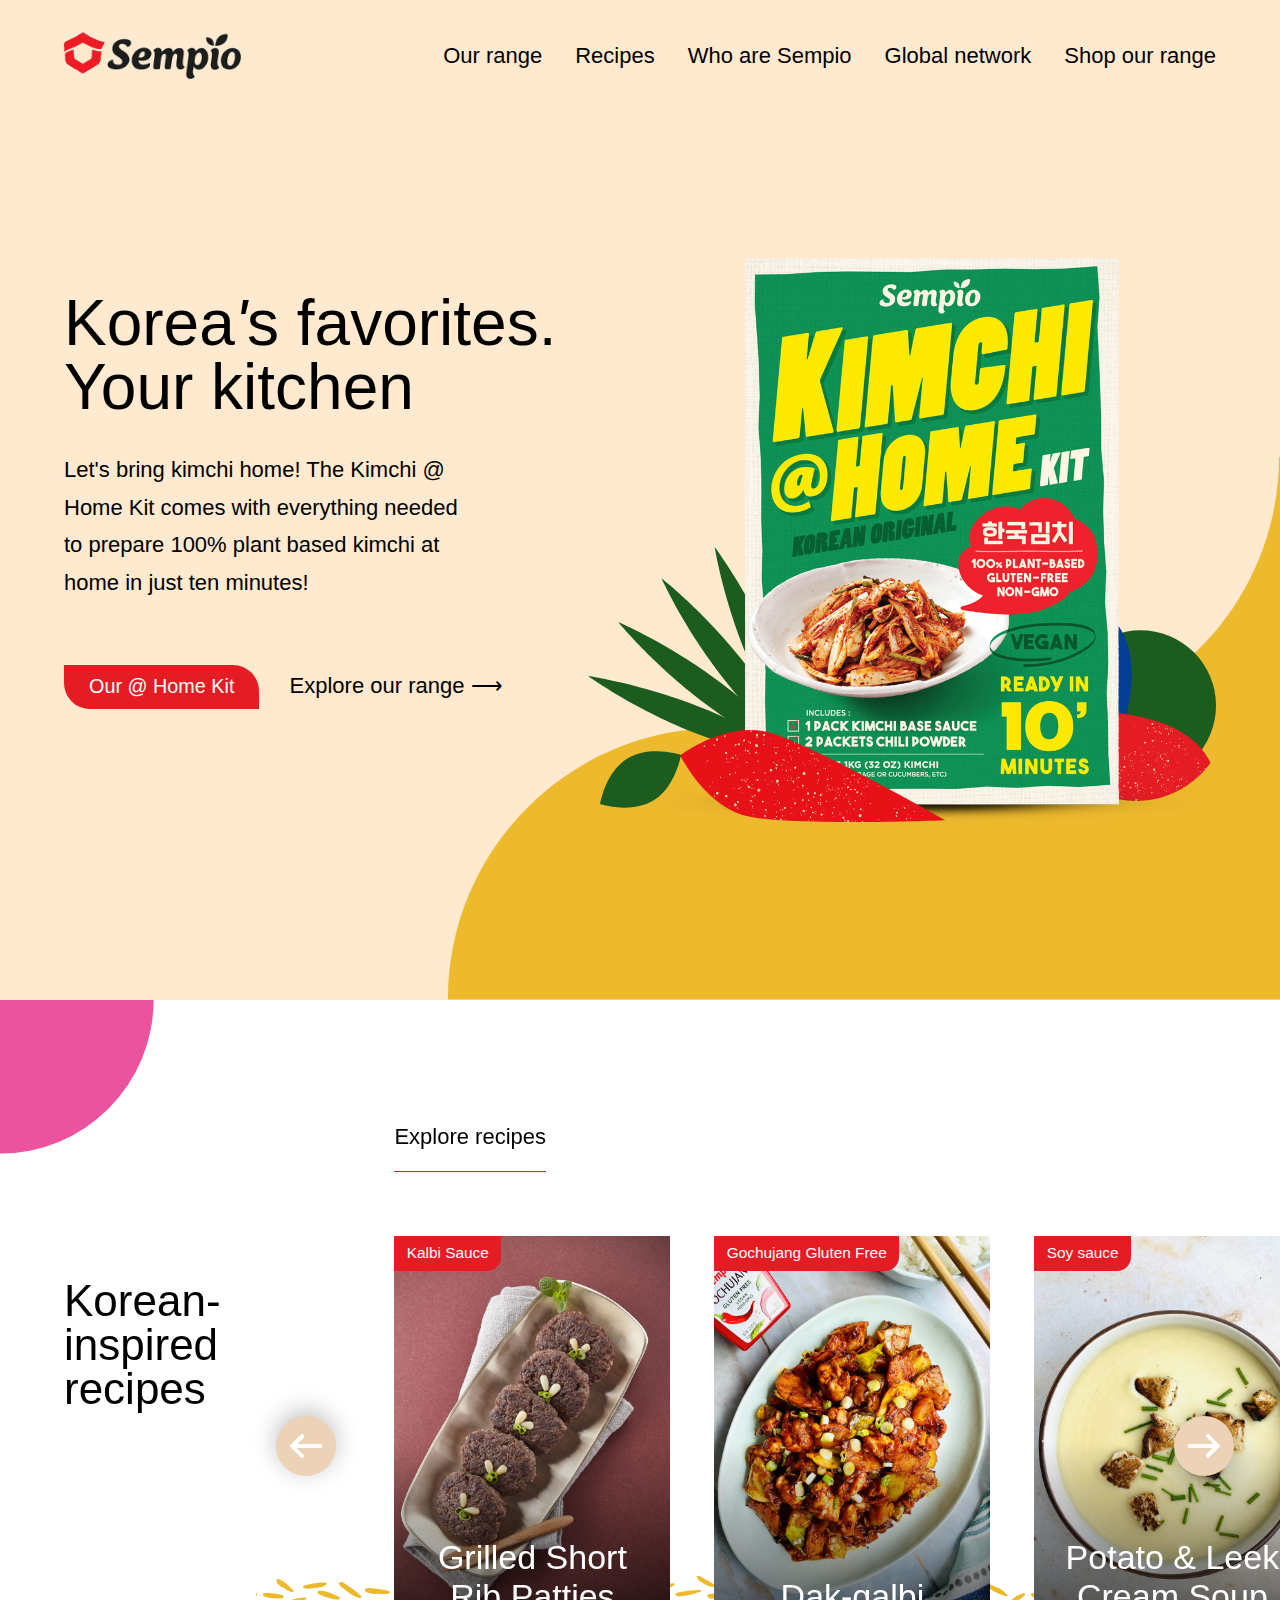
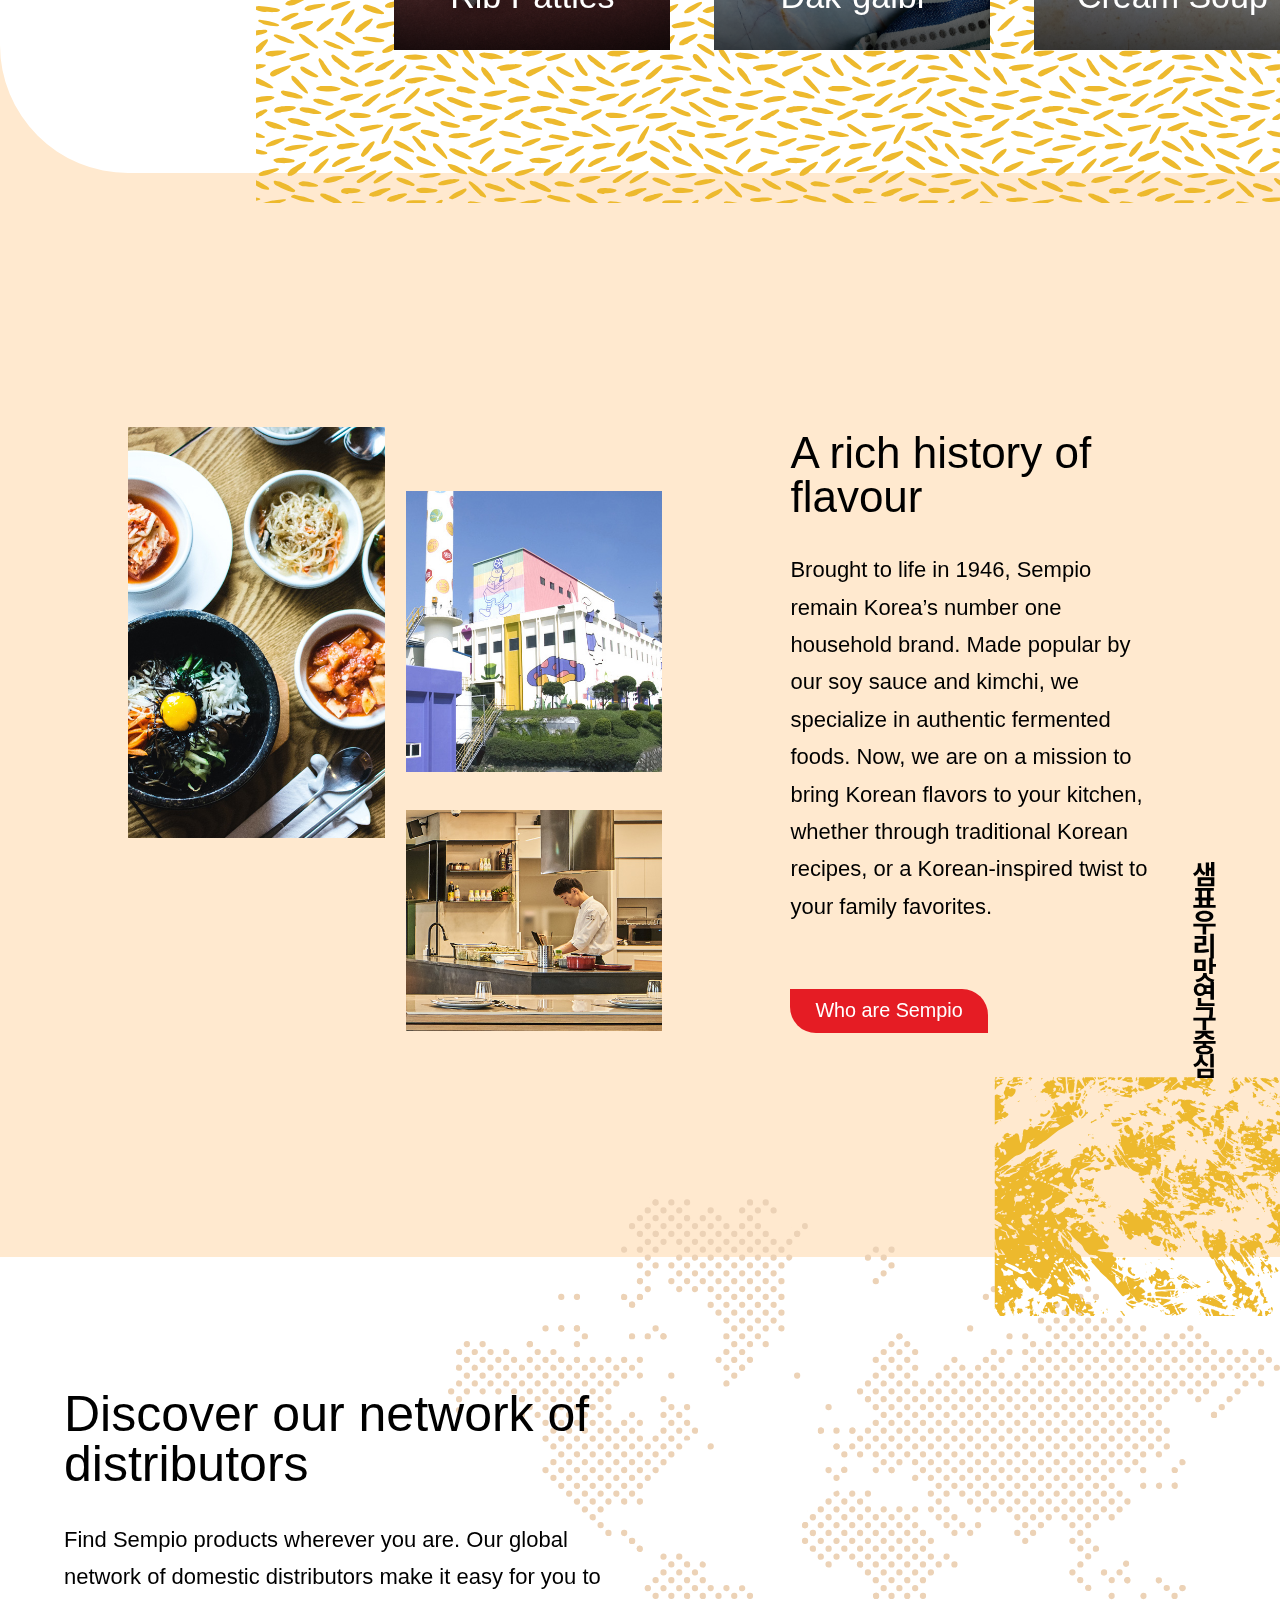
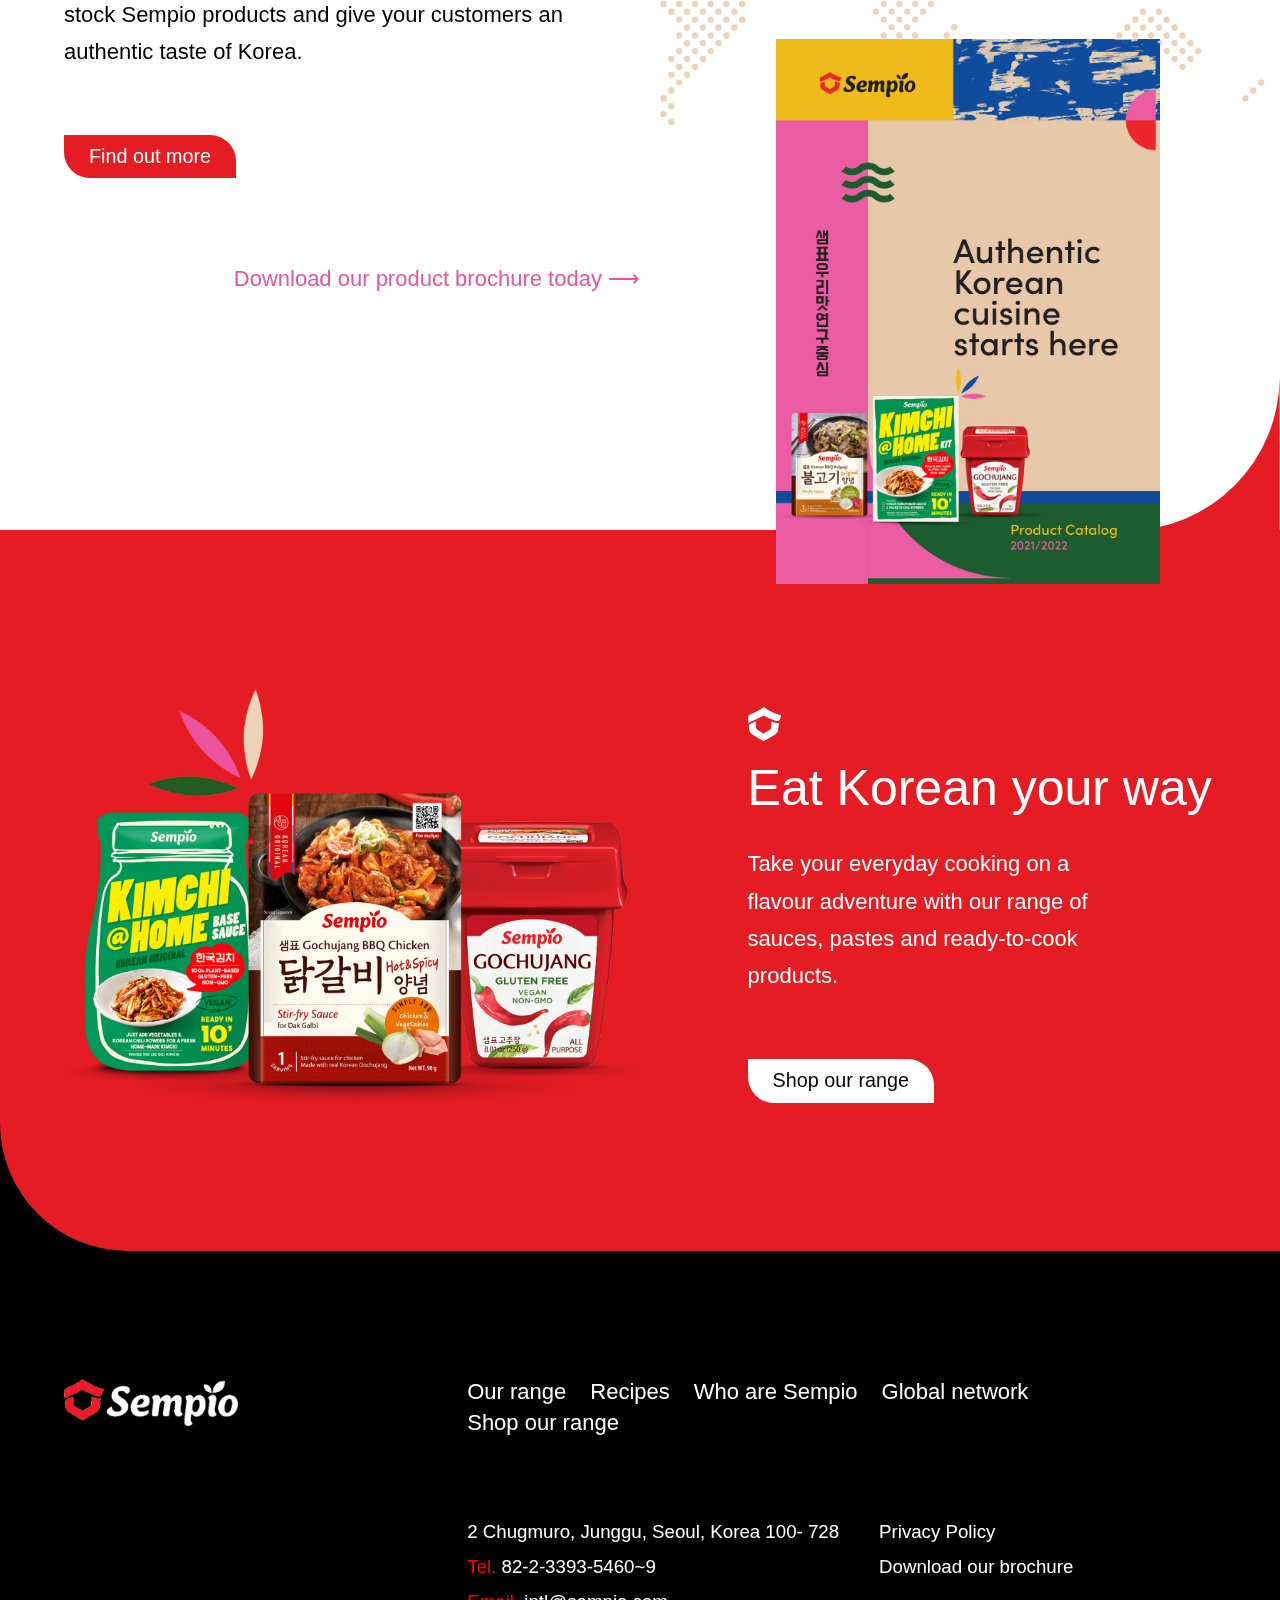
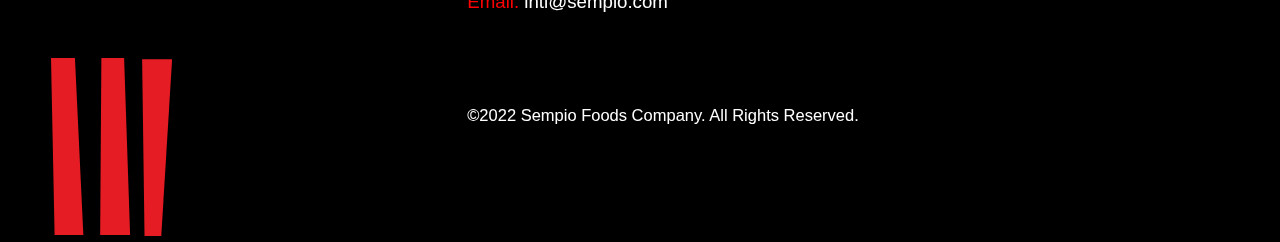
==== commit 06c16068: "mainpage media query" ====
--- a/index.html
+++ b/index.html
@@ -66,7 +66,7 @@
           </div>
           <div class="wrapping">
             <div class="inner">
-              <p>Korean-<br>inspired<br>recipes</p>
+              <p>Korean-inspired recipes</p>
             </div>
             <div class="inner">
               <a href="./Recipes/recipes.html">Explore recipes</a>
@@ -190,8 +190,8 @@
           <div class="wrapping">
             <div class="inner">
               <h3>Discover our network of distributors</h2>
-                <p>Find Sempio products wherever you are. Our global network of domestic distributors make it easy for you to stock Sempio products and give your customers an authentic taste of Korea.</p>
-                <a class="btn" href="./global_network/global_network.html">Find out more</a>
+              <p>Find Sempio products wherever you are. Our global network of domestic distributors make it easy for you to stock Sempio products and give your customers an authentic taste of Korea.</p>
+              <a class="btn" href="./global_network/global_network.html">Find out more</a>
             </div>
           </div>
         </section>
--- a/css/style.min.css
+++ b/css/style.min.css
@@ -1 +1 @@
-@import url("http://fonts.cdnfonts.com/css/sofia-pro");html,body{height:100%}*::selection{color:white;background:red}body{background:white;color:black;font-family:'Sofia Pro', sans-serif;font-size:22px}html,body,ul,li,h1,h2,h3,h4,h5,h6{margin:0;padding:0}h1,h2,h3,h4,h5,h6{line-height:1;font-weight:500;font-style:normal}li{list-style:none}a{text-decoration:none;color:black;transition:.3s}a:hover{color:#E51C24}.btn{display:inline-block;text-align:center;padding:12px 25px 12px;background:#E51C24;color:#fff;box-sizing:border-box;font-size:.9em;line-height:1;border-radius:0 26px 0 26px;vertical-align:middle;transition:.4s ease-in-out}.btn:hover{background:#890413;color:#fff}.slide-btn{display:flex;justify-content:center;align-items:center;background:#FFE9CF;background-image:url("../img/section2/arrow_right.png");background-position:center center;background-repeat:no-repeat;position:absolute;top:180px;cursor:pointer;width:60px;height:60px;border-radius:50%}.wrapping{width:90%;margin:0 auto;display:flex;justify-content:space-between;align-items:center;flex-wrap:wrap}.back-to-top .bg-back{position:fixed;display:block;width:70px;height:70px;bottom:0;right:0;background-color:#E51C24;background-image:url("../img/section2/arrow_upward.png");background-position:center center;background-repeat:no-repeat;z-index:100;opacity:0;transition:.3s}.back-to-top.on .bg-back{opacity:1}main .section1.mainpage{position:relative;width:100%;min-height:1000px;background-color:#FFE9CF}main .section1.mainpage .back-bg svg{position:absolute;width:65%;height:auto;bottom:0;right:0}main .section1.mainpage .wrapping{min-height:1000px}main .section1.mainpage .wrapping .inner{position:relative;flex:45%}main .section1.mainpage .wrapping .inner:nth-child(1) h1{font-size:90px}main .section1.mainpage .wrapping .inner:nth-child(1) p{width:70%;line-height:1.7em;margin:2rem 0 4rem}main .section1.mainpage .wrapping .inner:nth-child(1) .btn-group a:nth-child(2){margin-left:1.5rem}main .section1.mainpage .wrapping .inner:nth-child(2) img{position:absolute;height:auto}main .section1.mainpage .wrapping .inner:nth-child(2) img:nth-child(1){width:60%;bottom:5%;left:-7%;z-index:3}main .section1.mainpage .wrapping .inner:nth-child(2) img:nth-child(2){width:40%;bottom:4%;left:-9%;z-index:1}main .section1.mainpage .wrapping .inner:nth-child(2) img:nth-child(3){z-index:1;bottom:8%;right:0%;width:30%}main .section1.mainpage .wrapping .inner:nth-child(2) img:nth-child(4){position:relative;width:100%;z-index:2}main .section2.mainpage{position:relative;padding:9.7% 0;height:555px;overflow-x:clip;background-image:url("../img/section2/grain-pattern.svg");background-repeat:no-repeat;background-position:bottom right;background-size:80%}main .section2.mainpage:after{content:"";display:block;position:absolute;z-index:-2;bottom:0;left:0;height:30px;width:100%;background:#FFE9CF}main .section2.mainpage .back-bg .wedge{position:absolute;width:12%;height:auto;top:0;left:0}main .section2.mainpage .back-bg .wedge path{width:100%}main .section2.mainpage .back-bg .corner-bottom{position:absolute;width:10%;height:auto;fill:#FFE9CF;bottom:30px;left:0}main .section2.mainpage .wrapping{height:100%}main .section2.mainpage .wrapping .inner:nth-child(1){width:20%;height:100%}main .section2.mainpage .wrapping .inner:nth-child(1) p{position:relative;top:20%;display:inline-block;font-size:44px;font-weight:500;line-height:1em;height:422px;z-index:1}main .section2.mainpage .wrapping .inner:nth-child(2){position:relative;width:80%;height:100%}main .section2.mainpage .wrapping .inner:nth-child(2)>a{display:inline-block;height:36px;padding-bottom:11px;margin-bottom:64px;margin-left:100px;border-bottom:1px solid #E51C24}main .section2.mainpage .wrapping .inner:nth-child(2) #carousel-wrap{position:relative;width:100%;height:422px}main .section2.mainpage .wrapping .inner:nth-child(2) #carousel-wrap #carousel-prev,main .section2.mainpage .wrapping .inner:nth-child(2) #carousel-wrap #carousel-next{display:flex;justify-content:center;align-items:center;background:#ECD2B6;background-image:url("../img/section2/arrow_right.png");background-position:center center;background-repeat:no-repeat;position:absolute;top:180px;box-shadow:0px 5px 24px 0px rgba(0,0,0,0.25);cursor:pointer;width:60px;height:60px;border-radius:50%}main .section2.mainpage .wrapping .inner:nth-child(2) #carousel-wrap #carousel-prev{left:-18px;z-index:3;transform:rotate(180deg)}main .section2.mainpage .wrapping .inner:nth-child(2) #carousel-wrap #carousel-next{right:-18px;z-index:3}main .section2.mainpage .wrapping .inner:nth-child(2) #carousel-wrap #carousel{width:100%;height:100%;overflow:hidden;margin-left:100px}main .section2.mainpage .wrapping .inner:nth-child(2) #carousel-wrap #carousel ul.column{width:100%;height:422px;float:left;overflow:hidden}main .section2.mainpage .wrapping .inner:nth-child(2) #carousel-wrap #carousel ul.column li{float:left;display:inline-block;padding-right:44px;width:320px;height:100%;box-sizing:border-box}main .section2.mainpage .wrapping .inner:nth-child(2) #carousel-wrap #carousel ul.column li a{position:relative;display:block;height:414px;background-size:cover;background-position:center center;background-repeat:no-repeat}main .section2.mainpage .wrapping .inner:nth-child(2) #carousel-wrap #carousel ul.column li a:hover .shadow-box{opacity:1}main .section2.mainpage .wrapping .inner:nth-child(2) #carousel-wrap #carousel ul.column li a .product-card{position:absolute;top:0;left:0;background-color:#E51C24;color:white;font-size:0.7em;padding:0.5em 0.8em 0.6em;border-bottom-right-radius:14px;z-index:1}main .section2.mainpage .wrapping .inner:nth-child(2) #carousel-wrap #carousel ul.column li a .recipes-card-title{position:absolute;bottom:0;left:10%;display:inline-block;width:80%;z-index:1}main .section2.mainpage .wrapping .inner:nth-child(2) #carousel-wrap #carousel ul.column li a .recipes-card-title p{color:white;font-size:34px;text-align:center}main .section2.mainpage .wrapping .inner:nth-child(2) #carousel-wrap #carousel ul.column li a .shadow-box{position:absolute;z-index:0;left:0;bottom:0;width:100%;height:50%;display:inline-block;background:linear-gradient(0deg, rgba(0,0,0,0.9) 0%, rgba(0,0,0,0) 100%);opacity:.8;transition:opacity 0.3s ease}main .section3.mainpage{position:relative;width:100%;padding:14rem 0 10rem;background:#FFE9CF;overflow-x:clip}main .section3.mainpage .back-bg img{position:absolute}main .section3.mainpage .back-bg img:nth-child(1){bottom:12%;right:5%;width:1.8%;height:auto;z-index:2}main .section3.mainpage .back-bg img:nth-child(2){bottom:-120px;right:0;width:45%;height:auto;transform:translateX(50%);z-index:1}main .section3.mainpage .wrapping .inner{position:relative;padding:0 4rem;box-sizing:border-box}main .section3.mainpage .wrapping .inner:nth-child(1){flex:50%}main .section3.mainpage .wrapping .inner:nth-child(1) ul{overflow:hidden}main .section3.mainpage .wrapping .inner:nth-child(1) ul li{display:inline;width:48%}main .section3.mainpage .wrapping .inner:nth-child(1) ul li:nth-child(1){float:left}main .section3.mainpage .wrapping .inner:nth-child(1) ul li:nth-child(1) img{width:100%;height:auto}main .section3.mainpage .wrapping .inner:nth-child(1) ul li:nth-child(2){float:right;padding:4rem 0 2rem}main .section3.mainpage .wrapping .inner:nth-child(1) ul li:nth-child(2) img{width:100%;height:auto}main .section3.mainpage .wrapping .inner:nth-child(1) ul li:nth-child(3){float:right}main .section3.mainpage .wrapping .inner:nth-child(1) ul li:nth-child(3) img{width:100%;height:auto}main .section3.mainpage .wrapping .inner:nth-child(2){flex:35%}main .section3.mainpage .wrapping .inner:nth-child(2) h2{font-size:44px}main .section3.mainpage .wrapping .inner:nth-child(2) p{line-height:1.7em;margin:2rem 0 4rem}main .section3.mainpage .wrapping .inner:nth-child(2) .btn-group a:nth-child(2){margin-left:1.5rem}main .section4.mainpage{position:relative;width:100%;padding-top:15%;background-image:url("../img/section4/dot-globe-dark.svg");background-position:top right;background-size:65%;background-repeat:no-repeat}main .section4.mainpage:before{content:'';position:absolute;top:0;width:100%;height:60px;background:#FFE9CF;z-index:-1}main .section4.mainpage:after{content:'';position:absolute;bottom:0;width:100%;height:60px;background:#E51C24;z-index:-1}main .section4.mainpage .back-bg a{position:absolute}main .section4.mainpage .back-bg a:nth-child(1){width:30%;bottom:0;right:7.5rem}main .section4.mainpage .back-bg a>img{width:100%;height:auto}main .section4.mainpage .back-bg a:nth-child(2){color:#EC539E;right:50%;bottom:30%}main .section4.mainpage .back-bg a:nth-child(2):hover{color:black}main .section4.mainpage .back-bg svg{position:absolute;z-index:-1;right:0;bottom:calc(-1px + 60px);fill:#E51C24;transform:rotate(-90deg);width:12%;height:auto;max-width:240px}main .section4.mainpage .wrapping{display:block;height:89vh}main .section4.mainpage .wrapping .inner{position:relative;width:50%}main .section4.mainpage .wrapping .inner:nth-child(1) h3{font-size:50px}main .section4.mainpage .wrapping .inner:nth-child(1) p{width:100%;line-height:1.7em;margin:2rem 0 4rem}main .section4.mainpage .wrapping .inner:nth-child(1) .btn-group a:nth-child(2){margin-left:1.5rem}main .section5.mainpage{position:relative;background:#E51C24;padding:6rem 0 8rem}main .section5.mainpage .back-bg .corner{position:absolute;z-index:1;left:0;bottom:0;width:10%;max-width:240px;height:auto}main .section5.mainpage .wrapping .inner{position:relative;box-sizing:border-box}main .section5.mainpage .wrapping .inner:nth-child(1){width:50%}main .section5.mainpage .wrapping .inner:nth-child(1) img{width:100%;height:auto}main .section5.mainpage .wrapping .inner:nth-child(2){padding-left:50px;width:45%;color:white}main .section5.mainpage .wrapping .inner:nth-child(2) h3{font-size:50px;margin-top:1rem}main .section5.mainpage .wrapping .inner:nth-child(2) p{width:78%;line-height:1.7em;margin:2rem 0 4rem}main .section5.mainpage .wrapping .inner:nth-child(2) a{background:white;color:black}main .section5.mainpage .wrapping .inner:nth-child(2) a:hover{background:#890413;color:white}#header{position:absolute;width:100%;z-index:10}#header.our_range #top-nav ul li a{color:white}#header .wrapping{height:47px;padding:32px 0;overflow:hidden}#header .wrapping #top-logo{position:relative;float:left;width:147px;height:100%}#header .wrapping #top-logo a img{position:absolute;height:100%}#header .wrapping #top-nav ul{float:right;display:block}#header .wrapping #top-nav ul li{float:left;margin-left:1.5em}#header .wrapping #top-nav ul li:first-child{margin-left:0}#header .wrapping #top-nav ul li a{display:flex;justify-content:center;align-items:center;height:47px;font-weight:500;transition-property:color}#header .wrapping #top-nav ul li a.on{border-bottom:2px solid #E51C24}@media screen and (max-width: 1200px){#header{background-color:black}#header #top-logo a img{left:5vw}#header #top-logo a img:first-child{z-index:5}#header #click-header{position:absolute;top:40px;right:5vw;background:#222222;width:38px;height:28px;border-radius:4px;cursor:pointer}#header #click-header span{position:absolute;width:18px;height:2px;background:white;left:50%;top:50%;transform:translateX(-50%) translateY(-50%)}#header #click-header span:first-child{top:30%}#header #click-header span:last-child{top:70%}#header .wrapping{width:100%;overflow:visible}#header .wrapping #top-nav{flex-basis:100%}#header .wrapping #top-nav ul{width:100%;background-color:black;padding:10px 0 20px;display:none}#header .wrapping #top-nav ul li{padding-left:5vw;width:100%;margin-left:0}#header .wrapping #top-nav ul li:last-child a{border-bottom:0}#header .wrapping #top-nav ul li a{display:inline-block;padding:16px;width:100%;height:62px;line-height:32px;justify-content:flex-start;color:white;font-size:16px;border-bottom:1px solid white;box-sizing:border-box}#header .wrapping #top-nav ul li a:hover{color:#E51C24}}#footer{position:relative;background:black;color:white;padding:8rem 0;height:335px}#footer .footer-bg{display:inline-block;position:absolute;z-index:1;left:4%;bottom:0}#footer .wrapping{justify-content:space-between;align-items:stretch}#footer .wrapping .footer-logo{flex:30%}#footer .wrapping .footer-logo img{width:174px;height:auto}#footer .wrapping .footer-main{flex:60%}#footer .wrapping .footer-main #footer-nav ul{overflow:hidden}#footer .wrapping .footer-main #footer-nav ul li{float:left;margin-right:1.5rem;height:31px}#footer .wrapping .footer-main #footer-nav ul li a{display:block;color:white;transition-property:color;box-sizing:border-box;height:31px}#footer .wrapping .footer-main #footer-nav ul li a:hover{color:#E51C24}#footer .wrapping .footer-main #footer-nav ul li a.on{border-bottom:2px solid #E51C24}#footer .wrapping .footer-main #footer-nav ul li a.on:hover{color:white}#footer .wrapping .footer-main .information{display:flex;justify-content:space-between;margin-top:5rem}#footer .wrapping .footer-main .information .footer-main-left{flex:50%}#footer .wrapping .footer-main .information .footer-main-left p{margin:0;font-size:18.7px;height:35px}#footer .wrapping .footer-main .information .footer-main-left p span{color:red}#footer .wrapping .footer-main .information .footer-main-left p a{color:white}#footer .wrapping .footer-main .information .footer-main-left p a:hover{color:#E51C24}#footer .wrapping .footer-main .information .footer-main-right{flex:50%}#footer .wrapping .footer-main .information .footer-main-right a{display:block;width:100%;height:35px;font-size:18.7px;color:white}#footer .wrapping .footer-main .information .footer-main-right a:hover{color:#E51C24}#footer .wrapping .footer-main .copyright{margin-top:5rem;font-size:16.5px}section.our_range{background:#FFE9CF}.section1.our_range{position:relative;top:0;height:80vh;min-height:calc(800px - 3rem);padding-top:3rem;background:#043E97;box-sizing:border-box}.section1.our_range .back-bg img{position:absolute;left:0;bottom:0;top:auto;width:36%;height:auto}.section1.our_range .wrapping{display:flex;flex-direction:column;align-items:stretch;height:80vh;min-height:0}.section1.our_range .wrapping .inner{height:30%}.section1.our_range .wrapping .inner h1{position:relative;color:white;top:90%;font-size:90px}.section1.our_range .wrapping .inner p{margin:0;position:relative;width:60%;top:10%;left:45%;font-size:1.4em;color:white}main .section2:after{display:none}.section2.our_range{position:sticky;background:#043E97;width:100%;height:58px;padding:0;top:0;z-index:3}.section2.our_range .wrapping{display:block;height:100%}.section2.our_range .wrapping ul{overflow:hidden;height:100%}.section2.our_range .wrapping ul li{float:left;display:flex;align-items:center;margin-right:1em;height:100%;transition:.3s;box-sizing:border-box}.section2.our_range .wrapping ul li:first-child{border-bottom:2px solid #EDB92D}.section2.our_range .wrapping ul li:first-child a{color:#EDB92D}.section2.our_range .wrapping ul li:hover a{color:#EDB92D}.section2.our_range .wrapping ul li a{display:inline-block;font-size:1.1em;color:white}.section3.our_range{position:relative;padding:0}.section3.our_range .back-bg svg{position:absolute;left:0;bottom:0;width:10%;height:auto}.section3.our_range .wrapping{flex-direction:column}.section3.our_range .wrapping .inner{padding:7rem 0 0;margin-top:7rem;width:100%}.section3.our_range .wrapping .inner:first-child{padding:0}.section3.our_range .wrapping .inner:last-child{border-top:1px solid black;padding-bottom:10%}.section3.our_range .wrapping .inner h3{height:50px;font-size:2.273em;margin-bottom:0.5em}.section3.our_range .wrapping .inner p{width:40%;font-size:20px;margin-bottom:32px;line-height:1.7em}.section3.our_range .wrapping .inner>a{display:inline-block;padding-bottom:11px;border-bottom:1px solid red}.section3.our_range .wrapping .inner .swiper{width:90%}.section3.our_range .wrapping .inner .swiper .swiper-slide{width:313px;height:452px}.section3.our_range .wrapping .inner .swiper .swiper-slide a{display:flex;flex-direction:column;justify-content:center;align-items:center}.section3.our_range .wrapping .inner .swiper .swiper-slide a img{width:313px;height:412px}.section3.our_range .wrapping .inner .swiper .swiper-slide a h4{display:inline-block}.section3.our_range .wrapping .inner:last-child .swiper{width:50%}.swiper-button-next:after,.swiper-button-prev:after{display:none}.swiper-button-next.slide-btn,.swiper-button-prev.slide-btn{width:60px;height:60px;background-color:#ECD2B6}.swiper-button-prev.slide-btn{transform:rotate(180deg)}section.recipes{background:white}.section1.recipes{position:relative;top:0;height:80vh;min-height:800px;padding-top:3rem;background:#EDB92D;box-sizing:border-box}.section1.recipes .back-bg img{position:absolute;left:0;bottom:0;top:auto;width:36%;height:auto}.section1.recipes .wrapping{display:flex;flex-direction:column;align-items:stretch;height:80vh;min-height:0}.section1.recipes .wrapping .inner{height:30%}.section1.recipes .wrapping .inner h1{position:relative;top:90%;font-size:5.5vw}.section1.recipes .wrapping .inner p{margin:0;position:relative;width:60%;bottom:50%;left:45%;font-size:1.4em}.recipes-filter{background:#EDB92D;padding:0 0 48px}.recipes-filter .wrapping{justify-content:flex-start}.recipes-filter select{position:relative;margin-left:15px;outline:none;appearance:none;background:#EDB92D;border:none;color:#E51C24;font-family:'Sofia Pro', sans-serif;font-size:22px;padding-bottom:2px;text-decoration:underline;box-sizing:border-box;cursor:pointer;transition:.3s}.recipes-filter select option{background:white}.recipes-filter select:hover{color:black}.section2.recipes{position:relative}.section2.recipes .back-bg .grain-bg{position:absolute;background-image:url("../img/recipes/section2/grain-pattern-light.svg");background-color:#EDB92D;background-size:cover;height:300px;width:100%;z-index:1}.section2.recipes .back-bg svg{position:absolute;width:10%;max-width:240px;height:auto;bottom:0;left:0;z-index:1}.section2.recipes .inner{position:relative;width:100%;padding-top:150px}.section2.recipes .inner ul.column{display:flex;justify-content:flex-start;flex-wrap:wrap;width:100%;height:auto}.section2.recipes .inner ul.column li{display:inline-block;padding-right:22px;margin-bottom:22px;width:25%;max-height:700px;box-sizing:border-box;z-index:2}.section2.recipes .inner ul.column li a{position:relative;display:block;height:30vw;background-size:cover;background-position:center center;background-repeat:no-repeat}.section2.recipes .inner ul.column li a:hover .shadow-box{opacity:1}.section2.recipes .inner ul.column li a .product-card{position:absolute;top:0;left:0;background-color:#E51C24;color:white;font-size:0.7em;padding:0.5em 0.8em 0.6em;border-bottom-right-radius:14px;z-index:1}.section2.recipes .inner ul.column li a .recipes-card-title{position:absolute;bottom:0;left:10%;display:inline-block;width:80%;z-index:1}.section2.recipes .inner ul.column li a .recipes-card-title p{color:white;font-size:34px;text-align:center}.section2.recipes .inner ul.column li a .shadow-box{position:absolute;z-index:0;left:0;bottom:0;width:100%;height:50%;display:inline-block;background:linear-gradient(0deg, rgba(0,0,0,0.9) 0%, rgba(0,0,0,0) 100%);opacity:.8;transition:opacity 0.3s ease}.section2.recipes:after{content:"";display:block;position:relative;bottom:0;left:0;height:192px;width:100%;background:white}main .section1.who_are_sempio{position:relative;width:100%;height:100vh;background-image:url("../img/who_are_sempio/section1/who-are-sempio-hero.jpg");background-repeat:no-repeat;background-size:cover}main .section1.who_are_sempio:before{content:"";position:absolute;z-index:0;left:0;top:0;width:100%;height:160px;display:inline-block;background:linear-gradient(180deg, rgba(0,0,0,0.8) 0%, rgba(0,0,0,0) 100%)}main .section1.who_are_sempio:after{content:"";position:absolute;z-index:0;left:0;bottom:0;width:100%;height:50%;display:inline-block;background:linear-gradient(0deg, rgba(0,0,0,0.7) 0%, rgba(0,0,0,0) 100%)}main .section1.who_are_sempio .back-bg .yellow-pattern{position:absolute;background-image:url("../img/who_are_sempio/section1/yellow-pattern.svg");background-repeat:no-repeat;background-size:cover;bottom:0;right:0;transform:translateY(50%);width:35%;height:400px;z-index:5}main .section1.who_are_sempio .wrapping{height:100%;align-items:flex-end}main .section1.who_are_sempio .wrapping .inner{position:relative;flex-basis:70%;z-index:1}main .section1.who_are_sempio .wrapping .inner h1{margin-left:5vw;padding-bottom:1.2em;font-size:5.5vw;color:white}main .section1.who_are_sempio .wrapping .inner h1:after{content:"";position:absolute;display:block;left:5vw;bottom:0;width:2px;height:20%;background:white}main .section2.who_are_sempio{position:relative;background:#EC539E;padding:8rem 0 12rem}main .section2.who_are_sempio .back-bg svg{position:absolute;z-index:1;left:0;bottom:0;transform:translateY(50%);width:15%;height:auto;max-width:400px}main .section2.who_are_sempio .wrapping{height:100%}main .section2.who_are_sempio .wrapping .inner:nth-child(1){position:relative;flex-basis:45%}main .section2.who_are_sempio .wrapping .inner:nth-child(1) h2{display:block;font-size:44px;margin-left:6rem;padding-bottom:1.2rem}main .section2.who_are_sempio .wrapping .inner:nth-child(1) h2:before{content:"";position:absolute;display:block;left:98px;top:-128px;width:2px;height:80px;background:black}main .section2.who_are_sempio .wrapping .inner:nth-child(2){flex-basis:100%;justify-content:flex-end;position:relative;overflow:hidden}main .section2.who_are_sempio .wrapping .inner:nth-child(2) p{float:right;width:33%;height:100%;color:white;margin-bottom:1.6em;margin-right:50px;line-height:35px}main .section2.who_are_sempio .wrapping .inner:nth-child(2) p:nth-child(1){width:30%;margin-right:6rem}main .section3.who_are_sempio{position:relative;width:100%;padding:14rem 0 0;background:white;overflow-x:clip}main .section3.who_are_sempio .back-bg svg{position:absolute;z-index:1;right:-1px;top:-1px;width:10%;max-width:240px;height:auto;transform:rotate(180deg);fill:#EC539E}main .section3.who_are_sempio .wrapping{height:25vw}main .section3.who_are_sempio .wrapping .inner{position:relative;box-sizing:border-box;width:50%}main .section3.who_are_sempio .wrapping .inner:nth-child(1){padding:0 10rem 0 6rem}main .section3.who_are_sempio .wrapping .inner:nth-child(1) h2{font-size:44px}main .section3.who_are_sempio .wrapping .inner:nth-child(1) p{line-height:1.7em;margin:2rem 0 0}main .section3.who_are_sempio .wrapping .inner:nth-child(2){position:relative;padding:0;height:100%}main .section3.who_are_sempio .wrapping .inner:nth-child(2) img{position:absolute;width:75%;bottom:0;box-shadow:0px 0px 20px 0px rgba(0,0,0,0.3)}main .section4.who_are_sempio{position:relative;width:100%;margin-top:160px;padding:320px 0 160px}main .section4.who_are_sempio .back-bg .char-box{position:absolute;font-size:15vw;color:#FFE9CF}main .section4.who_are_sempio .back-bg .char-box.first{top:-30px;left:100px}main .section4.who_are_sempio .back-bg .char-box.second{top:220px;right:90px}main .section4.who_are_sempio .back-bg svg{position:absolute;right:0;bottom:0;transform:translateY(50%) rotate(180deg);width:12%;height:auto;max-width:240px;z-index:1}main .section4.who_are_sempio .wrapping{justify-content:center}main .section4.who_are_sempio .wrapping .inner{position:relative;width:50%}main .section4.who_are_sempio .wrapping .inner p{width:100%;line-height:1.7em;margin:2rem 0 2rem}main .section4.who_are_sempio .wrapping .inner p:nth-child(4){font-weight:500}main .section5.who_are_sempio{position:relative;background:#FFE9CF;padding:8rem 0 8rem;z-index:0}main .section5.who_are_sempio .back-bg svg{position:absolute;left:0;bottom:0;width:10%;max-width:240px;height:auto}main .section5.who_are_sempio .wrapping{align-items:flex-start}main .section5.who_are_sempio .wrapping .inner{position:relative;box-sizing:border-box}main .section5.who_are_sempio .wrapping .inner:nth-child(1){flex-basis:20%}main .section5.who_are_sempio .wrapping .inner:nth-child(1) .time-wrap{position:relative;top:0}main .section5.who_are_sempio .wrapping .inner:nth-child(1) .time-wrap ul li{height:35px}main .section5.who_are_sempio .wrapping .inner:nth-child(2){position:relative;flex-basis:80%;padding-left:50px;width:45%;color:white}main .section5.who_are_sempio .wrapping .inner:nth-child(2) svg{position:absolute;top:0;left:50%}main .section5.who_are_sempio .wrapping .inner:nth-child(2) ul{padding-top:2rem}main .section5.who_are_sempio .wrapping .inner:nth-child(2) ul .timeline{overflow:hidden;width:100%;padding:3rem 0 5rem}main .section5.who_are_sempio .wrapping .inner:nth-child(2) ul .timeline h4{position:relative;text-align:center;font-size:26.4px;color:black}main .section5.who_are_sempio .wrapping .inner:nth-child(2) ul .timeline h4:after{position:absolute;display:block;content:'';width:3px;height:30px;background:black;left:calc( 50% - 1.5px);bottom:-80px}main .section5.who_are_sempio .wrapping .inner:nth-child(2) ul .timeline h4:before{position:absolute;display:block;content:'';width:10px;height:2px;background:black;left:calc( 50% - 5px);bottom:-50px}main .section5.who_are_sempio .wrapping .inner:nth-child(2) ul .timeline-items{width:100%}main .section5.who_are_sempio .wrapping .inner:nth-child(2) ul .timeline-items .timeline-content{display:block;width:calc(50% + 1.5px);height:100%}main .section5.who_are_sempio .wrapping .inner:nth-child(2) ul .timeline-items .timeline-content .side-bg.left{position:absolute;left:0;top:0;width:150px;height:300px}main .section5.who_are_sempio .wrapping .inner:nth-child(2) ul .timeline-items .timeline-content .side-bg.left .box-img{position:absolute;top:0;background-color:#235b22;width:100%;height:50%}main .section5.who_are_sempio .wrapping .inner:nth-child(2) ul .timeline-items .timeline-content .side-bg.left svg{position:absolute;top:150px;left:0}main .section5.who_are_sempio .wrapping .inner:nth-child(2) ul .timeline-items .timeline-content .side-bg.right{position:absolute;right:0;top:0;width:150px;height:300px}main .section5.who_are_sempio .wrapping .inner:nth-child(2) ul .timeline-items .timeline-content .side-bg.right .box-img{position:absolute;top:0;background-color:#235b22;width:100%;height:50%}main .section5.who_are_sempio .wrapping .inner:nth-child(2) ul .timeline-items .timeline-content .side-bg.right svg{position:absolute;top:150px;left:1px}main .section5.who_are_sempio .wrapping .inner:nth-child(2) ul .timeline-items .timeline-content img{width:auto;height:150px}main .section5.who_are_sempio .wrapping .inner:nth-child(2) ul .timeline-items .timeline-content p{color:black;margin:0;padding:1rem 2rem;min-height:150px;line-height:35px;box-sizing:border-box}main .section5.who_are_sempio .wrapping .inner:nth-child(2) ul .timeline-items .timeline-content.right{float:right;position:relative;padding-left:150px;box-sizing:border-box;border-left:3px solid black}main .section5.who_are_sempio .wrapping .inner:nth-child(2) ul .timeline-items .timeline-content.left{text-align:right;float:left;position:relative;padding-right:150px;box-sizing:border-box;border-right:3px solid black}main .section5.who_are_sempio .wrapping .inner:nth-child(2) ul .timeline-items .timeline-content.left.last:before{position:absolute;display:block;content:'';width:10px;height:2px;background:black;right:-6.25px;bottom:0}main .section5.who_are_sempio .wrapping .inner:nth-child(2) ul .timeline-items .timeline-content.right.last:after{position:absolute;display:block;content:'';width:10px;height:2px;background:black;left:-6.25px;bottom:0}main .section1.global_network{position:relative;width:100%;height:100vh;background-image:url("../img/global_network/section1/global-network-hero.jpg");background-repeat:no-repeat;background-size:cover}main .section1.global_network:before{content:"";position:absolute;z-index:0;left:0;top:0;width:100%;height:160px;display:inline-block;background:linear-gradient(180deg, rgba(0,0,0,0.8) 0%, rgba(0,0,0,0) 100%)}main .section1.global_network:after{content:"";position:absolute;z-index:0;left:0;bottom:0;width:100%;height:50%;display:inline-block;background:linear-gradient(0deg, rgba(0,0,0,0.7) 0%, rgba(0,0,0,0) 100%)}main .section1.global_network .back-bg svg{position:absolute;right:0;bottom:0;transform:translateY(50%);z-index:3}main .section1.global_network .wrapping{height:100%;align-items:flex-end}main .section1.global_network .wrapping .inner{position:relative;flex-basis:60%;z-index:1}main .section1.global_network .wrapping .inner h1{margin-left:5vw;padding-bottom:1.2em;font-size:5.5vw;color:white}main .section1.global_network .wrapping .inner h1:after{content:"";position:absolute;display:block;left:5vw;bottom:0;width:2px;height:20%;background:white}main .section2.global_network{position:relative;background:#FFE9CF;padding:8rem 0 8rem}main .section2.global_network .back-bg svg{position:absolute;z-index:1;left:0;bottom:0;transform:translateY(50%);width:15%;height:auto;max-width:400px}main .section2.global_network .wrapping{height:100%}main .section2.global_network .wrapping .inner{flex-basis:50%;position:relative}main .section2.global_network .wrapping .inner:nth-child(1) p{color:black;font-size:31px;margin-bottom:1.6em;margin-left:5vw;line-height:40px}main .section2.global_network .wrapping .inner:nth-child(1) p:before{content:"";position:absolute;display:block;left:5vw;top:-128px;width:2px;height:80px;background:black}main .section2.global_network .wrapping .inner:nth-child(1) a{color:#EC539E;transition:.3s;margin-left:5vw}main .section2.global_network .wrapping .inner:nth-child(1) a:hover{color:black}main .section2.global_network .wrapping .inner:nth-child(2) a{display:block}main .section2.global_network .wrapping .inner:nth-child(2) a img{position:absolute;width:65%;height:auto;right:8vw;box-shadow:0px 0px 20px 0px rgba(0,0,0,0.3);z-index:3}main .section3.global_network{position:relative;width:100%;padding:128px 0 128px;background:white;overflow-x:clip}main .section3.global_network .back-bg .corner-rev{position:absolute;z-index:1;left:0;top:0;width:10%;max-width:240px;height:auto;transform:rotate(90deg);fill:#FFE9CF}main .section3.global_network .back-bg .corner{position:absolute;z-index:1;left:0;bottom:0;width:10%;max-width:240px;height:auto}main .section3.global_network .back-bg .dot-globe{position:absolute;background:url("../img/global_network/section3/dot-globe.svg");background-repeat:no-repeat;background-size:contain;width:70%;height:100%;top:0;left:0}main .section3.global_network .wrapping{height:100%}main .section3.global_network .wrapping .inner{position:relative;box-sizing:border-box;width:50%;height:100%}main .section3.global_network .wrapping .inner:nth-child(1){flex-basis:40%;padding-left:5vw;height:17vw}main .section3.global_network .wrapping .inner:nth-child(1) a{padding-bottom:11px;margin-bottom:64px;border-bottom:1px solid #E51C24}main .section3.global_network .wrapping .inner:nth-child(2){flex-basis:70%;padding-left:5vw}main .section3.global_network .wrapping .inner:nth-child(2) h3{margin:50px 0 25px;width:100%;font-size:50px;color:#E51C24}main .section3.global_network .wrapping .inner:nth-child(2)>ul{display:flex;justify-content:center;align-items:center;border-bottom:1px solid black}main .section3.global_network .wrapping .inner:nth-child(2)>ul li{height:58px;padding:10px 0;margin:0 44px;box-sizing:border-box;cursor:pointer}main .section3.global_network .wrapping .inner:nth-child(2)>ul li a{display:block;height:100%;line-height:38px;color:#7f7f7f}main .section3.global_network .wrapping .inner:nth-child(2)>ul li:hover a{color:#E51C24}main .section3.global_network .wrapping .inner:nth-child(2)>ul li.tab{border-bottom:3px solid #E51C24}main .section3.global_network .wrapping .inner:nth-child(2)>ul li.tab a{color:#E51C24}main .section3.global_network .wrapping .inner:nth-child(2) .information-box{padding-top:44px;display:none}main .section3.global_network .wrapping .inner:nth-child(2) .information-box.tab{display:block}main .section3.global_network .wrapping .inner:nth-child(2) .information-box ul{padding-top:44px}main .section3.global_network .wrapping .inner:nth-child(2) .information-box ul:first-child{padding-top:0}main .section3.global_network .wrapping .inner:nth-child(2) .information-box ul li{overflow:hidden;height:35px;line-height:35px}main .section3.global_network .wrapping .inner:nth-child(2) .information-box ul li:first-child{margin-bottom:16px}main .section3.global_network .wrapping .inner:nth-child(2) .information-box ul li h4{font-size:26.4px}main .section3.global_network .wrapping .inner:nth-child(2) .information-box ul li span{display:block}main .section3.global_network .wrapping .inner:nth-child(2) .information-box ul li span:first-child{float:left;width:30%}main .section3.global_network .wrapping .inner:nth-child(2) .information-box ul li span:last-child{float:right;width:70%}main .section3.global_network .wrapping .inner:nth-child(2) .information-box ul li span a{color:#E51C24;cursor:pointer}#shop-our-range{position:fixed;display:flex;justify-content:center;align-items:center;width:100vw;height:100vh;color:white;top:0;bottom:0;left:0;right:0;background-color:rgba(226,28,36,0.96);transition:.7s;z-index:-1;opacity:0}#shop-our-range.active{z-index:10;opacity:1}#shop-our-range .close-btn{position:absolute;top:2rem;left:50%;transform:translateX(-50%);transition:.4s;cursor:pointer}#shop-our-range .close-btn:hover{color:#890413}#shop-our-range .global-amazon{text-align:center}#shop-our-range .global-amazon p{font-size:30px;margin-top:0;margin-bottom:16px}#shop-our-range .global-amazon p:nth-of-type(2){margin-bottom:64px}#shop-our-range .global-amazon .btn{background:white;color:black}#shop-our-range .global-amazon .btn:hover{background:#890413;color:white}#shop-our-range .global-amazon span{margin:0 16px}
+@import url("http://fonts.cdnfonts.com/css/sofia-pro");html,body{height:100%}*::selection{color:white;background:red}body{background:white;color:black;font-family:'Sofia Pro', sans-serif;font-size:22px}html,body,ul,li,h1,h2,h3,h4,h5,h6{margin:0;padding:0}h1,h2,h3,h4,h5,h6{line-height:1;font-weight:500;font-style:normal}li{list-style:none}a{text-decoration:none;color:black;transition:.3s}a:hover{color:#E51C24}.btn{display:inline-block;text-align:center;padding:12px 25px 12px;background:#E51C24;color:#fff;box-sizing:border-box;font-size:.9em;line-height:1;border-radius:0 26px 0 26px;vertical-align:middle;transition:.4s ease-in-out}.btn:hover{background:#890413;color:#fff}.slide-btn{display:flex;justify-content:center;align-items:center;background:#FFE9CF;background-image:url("../img/section2/arrow_right.png");background-position:center center;background-repeat:no-repeat;position:absolute;top:180px;cursor:pointer;width:60px;height:60px;border-radius:50%}.wrapping{width:90%;margin:0 auto;display:flex;justify-content:space-between;align-items:center;flex-wrap:wrap}.back-to-top .bg-back{position:fixed;display:block;width:70px;height:70px;bottom:0;right:0;background-color:#E51C24;background-image:url("../img/section2/arrow_upward.png");background-position:center center;background-repeat:no-repeat;z-index:100;opacity:0;transition:.3s}.back-to-top.on .bg-back{opacity:1}main .section1.mainpage{position:relative;width:100%;min-height:1000px;background-color:#FFE9CF}main .section1.mainpage .back-bg svg{position:absolute;width:65%;height:auto;bottom:0;right:0}main .section1.mainpage .wrapping{min-height:1000px}main .section1.mainpage .wrapping .inner{position:relative;flex:45%}main .section1.mainpage .wrapping .inner:nth-child(1) h1{font-size:5vw}main .section1.mainpage .wrapping .inner:nth-child(1) p{width:70%;line-height:1.7em;margin:2rem 0 4rem}main .section1.mainpage .wrapping .inner:nth-child(1) .btn-group a:nth-child(2){margin-left:1.5rem}main .section1.mainpage .wrapping .inner:nth-child(2) img{position:absolute;height:auto}main .section1.mainpage .wrapping .inner:nth-child(2) img:nth-child(1){width:60%;bottom:5%;left:-7%;z-index:3}main .section1.mainpage .wrapping .inner:nth-child(2) img:nth-child(2){width:40%;bottom:4%;left:-9%;z-index:1}main .section1.mainpage .wrapping .inner:nth-child(2) img:nth-child(3){z-index:1;bottom:8%;right:0%;width:30%}main .section1.mainpage .wrapping .inner:nth-child(2) img:nth-child(4){position:relative;width:100%;z-index:2}main .section2.mainpage{position:relative;padding:9.7% 0;height:555px;overflow-x:clip;background-image:url("../img/section2/grain-pattern.svg");background-repeat:no-repeat;background-position:bottom right;background-size:80%}main .section2.mainpage:after{content:"";display:block;position:absolute;z-index:-2;bottom:0;left:0;height:30px;width:100%;background:#FFE9CF}main .section2.mainpage .back-bg .wedge{position:absolute;width:12%;height:auto;top:0;left:0}main .section2.mainpage .back-bg .wedge path{width:100%}main .section2.mainpage .back-bg .corner-bottom{position:absolute;width:10%;height:auto;fill:#FFE9CF;bottom:30px;left:0}main .section2.mainpage .wrapping{height:100%}main .section2.mainpage .wrapping .inner:nth-child(1){width:20%;height:100%}main .section2.mainpage .wrapping .inner:nth-child(1) p{position:relative;top:20%;display:inline-block;font-size:44px;font-weight:500;line-height:1em;height:422px;z-index:1}main .section2.mainpage .wrapping .inner:nth-child(2){position:relative;width:80%;height:100%}main .section2.mainpage .wrapping .inner:nth-child(2)>a{display:inline-block;height:36px;padding-bottom:11px;margin-bottom:64px;margin-left:100px;border-bottom:1px solid #E51C24}main .section2.mainpage .wrapping .inner:nth-child(2) #carousel-wrap{position:relative;width:100%;height:422px}main .section2.mainpage .wrapping .inner:nth-child(2) #carousel-wrap #carousel-prev,main .section2.mainpage .wrapping .inner:nth-child(2) #carousel-wrap #carousel-next{display:flex;justify-content:center;align-items:center;background:#ECD2B6;background-image:url("../img/section2/arrow_right.png");background-position:center center;background-repeat:no-repeat;position:absolute;top:180px;box-shadow:0px 5px 24px 0px rgba(0,0,0,0.25);cursor:pointer;width:60px;height:60px;border-radius:50%}main .section2.mainpage .wrapping .inner:nth-child(2) #carousel-wrap #carousel-prev{left:-18px;z-index:3;transform:rotate(180deg)}main .section2.mainpage .wrapping .inner:nth-child(2) #carousel-wrap #carousel-next{right:-18px;z-index:3}main .section2.mainpage .wrapping .inner:nth-child(2) #carousel-wrap #carousel{width:100%;height:100%;overflow:hidden;margin-left:100px}main .section2.mainpage .wrapping .inner:nth-child(2) #carousel-wrap #carousel ul.column{width:100%;height:422px;float:left;overflow:hidden}main .section2.mainpage .wrapping .inner:nth-child(2) #carousel-wrap #carousel ul.column li{float:left;display:inline-block;padding-right:44px;width:320px;height:100%;box-sizing:border-box}main .section2.mainpage .wrapping .inner:nth-child(2) #carousel-wrap #carousel ul.column li a{position:relative;display:block;height:414px;background-size:cover;background-position:center center;background-repeat:no-repeat}main .section2.mainpage .wrapping .inner:nth-child(2) #carousel-wrap #carousel ul.column li a:hover .shadow-box{opacity:1}main .section2.mainpage .wrapping .inner:nth-child(2) #carousel-wrap #carousel ul.column li a .product-card{position:absolute;top:0;left:0;background-color:#E51C24;color:white;font-size:0.7em;padding:0.5em 0.8em 0.6em;border-bottom-right-radius:14px;z-index:1}main .section2.mainpage .wrapping .inner:nth-child(2) #carousel-wrap #carousel ul.column li a .recipes-card-title{position:absolute;bottom:0;left:10%;display:inline-block;width:80%;z-index:1}main .section2.mainpage .wrapping .inner:nth-child(2) #carousel-wrap #carousel ul.column li a .recipes-card-title p{color:white;font-size:34px;text-align:center}main .section2.mainpage .wrapping .inner:nth-child(2) #carousel-wrap #carousel ul.column li a .shadow-box{position:absolute;z-index:0;left:0;bottom:0;width:100%;height:50%;display:inline-block;background:linear-gradient(0deg, rgba(0,0,0,0.9) 0%, rgba(0,0,0,0) 100%);opacity:.8;transition:opacity 0.3s ease}main .section3.mainpage{position:relative;width:100%;padding:14rem 0 10rem;background:#FFE9CF;overflow-x:clip}main .section3.mainpage .back-bg img{position:absolute}main .section3.mainpage .back-bg img:nth-child(1){bottom:12%;right:5%;width:1.8%;height:auto;z-index:2}main .section3.mainpage .back-bg img:nth-child(2){bottom:-120px;right:0;width:45%;height:auto;transform:translateX(50%);z-index:1}main .section3.mainpage .wrapping .inner{position:relative;padding:0 4rem;box-sizing:border-box}main .section3.mainpage .wrapping .inner:nth-child(1){flex:50%}main .section3.mainpage .wrapping .inner:nth-child(1) ul{overflow:hidden}main .section3.mainpage .wrapping .inner:nth-child(1) ul li{display:inline;width:48%}main .section3.mainpage .wrapping .inner:nth-child(1) ul li:nth-child(1){float:left}main .section3.mainpage .wrapping .inner:nth-child(1) ul li:nth-child(1) img{width:100%;height:auto}main .section3.mainpage .wrapping .inner:nth-child(1) ul li:nth-child(2){float:right;padding:4rem 0 2rem}main .section3.mainpage .wrapping .inner:nth-child(1) ul li:nth-child(2) img{width:100%;height:auto}main .section3.mainpage .wrapping .inner:nth-child(1) ul li:nth-child(3){float:right}main .section3.mainpage .wrapping .inner:nth-child(1) ul li:nth-child(3) img{width:100%;height:auto}main .section3.mainpage .wrapping .inner:nth-child(2){flex:35%}main .section3.mainpage .wrapping .inner:nth-child(2) h2{font-size:44px}main .section3.mainpage .wrapping .inner:nth-child(2) p{line-height:1.7em;margin:2rem 0 4rem}main .section3.mainpage .wrapping .inner:nth-child(2) .btn-group a:nth-child(2){margin-left:1.5rem}main .section4.mainpage{position:relative;width:100%;padding-top:15%;background-image:url("../img/section4/dot-globe-dark.svg");background-position:top right;background-size:65%;background-repeat:no-repeat}main .section4.mainpage:before{content:'';position:absolute;top:0;width:100%;height:60px;background:#FFE9CF;z-index:-1}main .section4.mainpage:after{content:'';position:absolute;bottom:0;width:100%;height:60px;background:#E51C24;z-index:-1}main .section4.mainpage .back-bg a{position:absolute}main .section4.mainpage .back-bg a:nth-child(1){width:30%;bottom:0;right:7.5rem}main .section4.mainpage .back-bg a>img{width:100%;height:auto}main .section4.mainpage .back-bg a:nth-child(2){color:#EC539E;right:50%;bottom:30%}main .section4.mainpage .back-bg a:nth-child(2):hover{color:black}main .section4.mainpage .back-bg svg{position:absolute;z-index:-1;right:0;bottom:calc(-1px + 60px);fill:#E51C24;transform:rotate(-90deg);width:12%;height:auto;max-width:240px}main .section4.mainpage .wrapping{display:block;height:89vh}main .section4.mainpage .wrapping .inner{position:relative;width:50%}main .section4.mainpage .wrapping .inner:nth-child(1) h3{font-size:50px}main .section4.mainpage .wrapping .inner:nth-child(1) p{width:100%;line-height:1.7em;margin:2rem 0 4rem}main .section4.mainpage .wrapping .inner:nth-child(1) .btn-group a:nth-child(2){margin-left:1.5rem}main .section5.mainpage{position:relative;background:#E51C24;padding:6rem 0 8rem}main .section5.mainpage .back-bg .corner{position:absolute;z-index:1;left:0;bottom:0;width:10%;max-width:240px;height:auto}main .section5.mainpage .wrapping .inner{position:relative;box-sizing:border-box}main .section5.mainpage .wrapping .inner:nth-child(1){width:50%}main .section5.mainpage .wrapping .inner:nth-child(1) img{width:100%;height:auto}main .section5.mainpage .wrapping .inner:nth-child(2){padding-left:50px;width:45%;color:white}main .section5.mainpage .wrapping .inner:nth-child(2) h3{font-size:50px;margin-top:1rem}main .section5.mainpage .wrapping .inner:nth-child(2) p{width:78%;line-height:1.7em;margin:2rem 0 4rem}main .section5.mainpage .wrapping .inner:nth-child(2) a{background:white;color:black}main .section5.mainpage .wrapping .inner:nth-child(2) a:hover{background:#890413;color:white}@media screen and (max-width: 1200px){main .section2.mainpage{padding-top:0;height:700px}main .section2.mainpage .wrapping .inner{flex-basis:100%}main .section2.mainpage .wrapping .inner:nth-child(1){height:50px}main .section2.mainpage .wrapping .inner:nth-child(1) p{position:absolute;top:100px;left:150px;width:50%}main .section2.mainpage .wrapping .inner:nth-child(2)>a{margin-bottom:150px}main .section3.mainpage .wrapping .inner{flex-basis:50%}main .section3.mainpage .wrapping .inner:nth-child(2){padding:0}main .section3.mainpage .wrapping .inner:nth-child(2) h2{font-size:38px}main .section3.mainpage .wrapping .inner:nth-child(2) p{font-size:19px}main .section3.mainpage .wrapping .inner:nth-child(2) a{font-size:17.1px}main .section4.mainpage .back-bg a:nth-of-type(2){font-size:19px}main .section4.mainpage .wrapping{height:700px}main .section4.mainpage .wrapping .inner:nth-child(1) h3{font-size:43px}main .section4.mainpage .wrapping .inner:nth-child(1) p{font-size:19px}main .section4.mainpage .wrapping .inner:nth-child(1) a{font-size:17.1px}main .section5.mainpage .wrapping .inner:nth-child(2) h3{font-size:43px}main .section5.mainpage .wrapping .inner:nth-child(2) p{font-size:19px}main .section5.mainpage .wrapping .inner:nth-child(2) a{font-size:17.1px}}@media screen and (max-width: 990px){main .section1.mainpage{padding:111px 0 64px;min-height:500px}main .section1.mainpage .wrapping{min-height:500px}main .section1.mainpage .wrapping .inner:nth-child(1) p{font-size:19px;width:95%;margin:1rem 0 1rem}main .section1.mainpage .wrapping .inner:nth-child(1) .btn-group a:nth-child(2){display:block;width:100%;margin-left:0;margin-top:20px}main .section2.mainpage .wrapping .inner:nth-child(1) p{width:500px;left:140px}main .section3.mainpage{padding:80px 0 48px}main .section3.mainpage .back-bg{display:none}main .section3.mainpage .wrapping .inner:nth-child(1){padding:0 20px 0 0}main .section4.mainpage .back-bg a:nth-of-type(2){display:block;width:220px;line-height:30px}main .section4.mainpage .wrapping{height:600px}main .section4.mainpage .wrapping .inner:nth-child(1){width:70%}main .section4.mainpage .wrapping .inner:nth-child(1) p{margin:15px 0 15px}main .section5.mainpage .wrapping .inner{flex-basis:49%}main .section5.mainpage .wrapping .inner:nth-child(2){padding:0}main .section5.mainpage .wrapping .inner:nth-child(2) p{width:100%;margin:16px 0 24px}}@media screen and (max-width: 767px){main .section1.mainpage .wrapping .inner:nth-child(1) p{font-size:16px}main .section1.mainpage .wrapping .inner:nth-child(1) .btn-group a{font-size:16px}main .section2.mainpage .wrapping .inner{flex-basis:100%}main .section2.mainpage .wrapping .inner:nth-child(1) p{font-size:38px;left:125px}main .section3.mainpage .wrapping .inner:nth-child(1){flex-basis:100%;padding-bottom:32px}main .section3.mainpage .wrapping .inner:nth-child(2){flex-basis:100%}main .section3.mainpage .wrapping .inner:nth-child(2) h2{font-size:32px}main .section3.mainpage .wrapping .inner:nth-child(2) p{font-size:16px}main .section3.mainpage .wrapping .inner:nth-child(2) a{font-size:14.4px}main .section4.mainpage .back-bg a:nth-of-type(1){width:40vw;font-size:16px;right:50%;transform:translateX(50%);bottom:0}main .section4.mainpage .back-bg a:nth-of-type(2){width:320px;font-size:16px;transform:translateX(50%);bottom:50%;right:50%}main .section4.mainpage .wrapping{height:800px}main .section4.mainpage .wrapping .inner:nth-child(1){width:100%}main .section4.mainpage .wrapping .inner:nth-child(1) h3{font-size:36px}main .section4.mainpage .wrapping .inner:nth-child(1) p{font-size:16px;margin:16px 0 24px}main .section4.mainpage .wrapping .inner:nth-child(1) a{font-size:14.4px}main .section5.mainpage{padding:3rem 0 4rem}main .section5.mainpage .wrapping .inner{width:100%;flex-basis:100%}main .section5.mainpage .wrapping .inner:nth-child(2) h3{font-size:36px}main .section5.mainpage .wrapping .inner:nth-child(2) p{font-size:16px}main .section5.mainpage .wrapping .inner:nth-child(2) a{font-size:14.4px}}@media screen and (max-width: 575px){main .section1.mainpage .wrapping .inner{flex-basis:100%}main .section1.mainpage .wrapping .inner:nth-child(1) h1{margin-top:48px;font-size:42px}main .section1.mainpage .wrapping .inner:nth-child(1) .btn-group a{display:block;width:100%;text-align:center}main .section2.mainpage .wrapping .inner:nth-child(1) p{width:300px;font-size:38px;left:125px}main .section3.mainpage .wrapping .inner:nth-child(2) a{width:100%}main .section4.mainpage .back-bg a:nth-of-type(2){width:320px;font-size:16px;transform:translateX(50%);bottom:330px;right:50%}main .section4.mainpage .wrapping{height:650px}main .section4.mainpage .wrapping .inner:nth-child(1) a{width:100%}main .section5.mainpage .wrapping .inner:nth-child(2) a{width:100%}}#header{position:absolute;width:100%;z-index:10}#header.our_range #top-nav ul li a{color:white}#header .wrapping{height:47px;padding:32px 0;overflow:hidden}#header .wrapping #top-logo{position:relative;float:left;width:147px;height:100%}#header .wrapping #top-logo a img{position:absolute;height:100%}#header .wrapping #top-nav ul{float:right;display:block}#header .wrapping #top-nav ul li{float:left;margin-left:1.5em}#header .wrapping #top-nav ul li:first-child{margin-left:0}#header .wrapping #top-nav ul li a{display:flex;justify-content:center;align-items:center;height:47px;font-weight:500;transition-property:color}#header .wrapping #top-nav ul li a.on{border-bottom:2px solid #E51C24}@media screen and (max-width: 1200px){#header{background-color:black}#header #top-logo a img{left:5vw}#header #top-logo a img:first-child{z-index:5}#header #click-header{position:absolute;top:40px;right:5vw;background:#222222;width:38px;height:28px;border-radius:4px;cursor:pointer}#header #click-header span{position:absolute;width:18px;height:2px;background:white;left:50%;top:50%;transform:translateX(-50%) translateY(-50%)}#header #click-header span:first-child{top:30%}#header #click-header span:last-child{top:70%}#header .wrapping{width:100%;overflow:visible}#header .wrapping #top-nav{flex-basis:100%}#header .wrapping #top-nav ul{width:100%;background-color:black;padding:10px 0 20px;display:none}#header .wrapping #top-nav ul li{padding-left:5vw;width:100%;margin-left:0}#header .wrapping #top-nav ul li:last-child a{border-bottom:0}#header .wrapping #top-nav ul li a{display:inline-block;padding:16px;width:100%;height:62px;line-height:32px;justify-content:flex-start;color:white;font-size:16px;border-bottom:1px solid white;box-sizing:border-box}#header .wrapping #top-nav ul li a:hover{color:#E51C24}}#footer{position:relative;background:black;color:white;padding:8rem 0;height:335px}#footer .footer-bg{display:inline-block;position:absolute;z-index:1;left:4%;bottom:0}#footer .wrapping{justify-content:space-between;align-items:stretch}#footer .wrapping .footer-logo{flex:30%}#footer .wrapping .footer-logo img{width:174px;height:auto}#footer .wrapping .footer-main{flex:60%}#footer .wrapping .footer-main #footer-nav ul{overflow:hidden}#footer .wrapping .footer-main #footer-nav ul li{float:left;margin-right:1.5rem;height:31px}#footer .wrapping .footer-main #footer-nav ul li a{display:block;color:white;transition-property:color;box-sizing:border-box;height:31px}#footer .wrapping .footer-main #footer-nav ul li a:hover{color:#E51C24}#footer .wrapping .footer-main #footer-nav ul li a.on{border-bottom:2px solid #E51C24}#footer .wrapping .footer-main #footer-nav ul li a.on:hover{color:white}#footer .wrapping .footer-main .information{display:flex;justify-content:space-between;margin-top:5rem}#footer .wrapping .footer-main .information .footer-main-left{flex:55%}#footer .wrapping .footer-main .information .footer-main-left p{margin:0;font-size:18.7px;height:35px}#footer .wrapping .footer-main .information .footer-main-left p span{color:red}#footer .wrapping .footer-main .information .footer-main-left p a{color:white}#footer .wrapping .footer-main .information .footer-main-left p a:hover{color:#E51C24}#footer .wrapping .footer-main .information .footer-main-right{flex:45%}#footer .wrapping .footer-main .information .footer-main-right a{display:block;width:100%;height:35px;font-size:18.7px;color:white}#footer .wrapping .footer-main .information .footer-main-right a:hover{color:#E51C24}#footer .wrapping .footer-main .copyright{margin-top:5rem;font-size:16.5px}@media screen and (max-width: 1200px){#footer .wrapping .footer-logo{flex-basis:25%}#footer .wrapping .footer-main{flex-basis:75%}#footer .wrapping .footer-main #footer-nav ul li a{font-size:19px}#footer .wrapping .footer-main .information .footer-main-left p{font-size:16.15px}#footer .wrapping .footer-main .information .footer-main-right a{font-size:16.15px}#footer .wrapping .footer-main .copyright{font-size:14.25px}}@media screen and (max-width: 990px){#footer{padding:64px 0;height:390px}#footer .footer-bg{display:none}#footer .wrapping .footer-logo.inner{flex-basis:100%;padding-bottom:20px}#footer .wrapping .footer-main.inner{flex-basis:100%}}@media screen and (max-width: 767px){#footer{height:350px;padding-bottom:32px}#footer .wrapping .footer-main #footer-nav ul li{width:49%;margin-right:0}#footer .wrapping .footer-main #footer-nav ul li a{font-size:16px}#footer .wrapping .footer-main .information{margin-top:1.5rem}#footer .wrapping .footer-main .information .footer-main-left p{font-size:13.6px}#footer .wrapping .footer-main .information .footer-main-right a{font-size:13.6px}#footer .wrapping .footer-main .copyright{margin-top:1.5rem;font-size:12px}}@media screen and (max-width: 575px){#footer{height:400px}#footer .wrapping .footer-main .information{display:block}#footer .wrapping .footer-main.inner .information .footer-main-left{flex-basis:100%}#footer .wrapping .footer-main.inner .information .footer-main-left p{width:100%;height:25px}#footer .wrapping .footer-main.inner .information .footer-main-right{flex-basis:100%;padding-top:20px}#footer .wrapping .footer-main.inner .information .footer-main-right a{width:100%;height:25px}}section.our_range{background:#FFE9CF}.section1.our_range{position:relative;top:0;height:80vh;min-height:calc(800px - 3rem);padding-top:3rem;background:#043E97;box-sizing:border-box}.section1.our_range .back-bg img{position:absolute;left:0;bottom:0;top:auto;width:36%;height:auto}.section1.our_range .wrapping{display:flex;flex-direction:column;align-items:stretch;height:80vh;min-height:0}.section1.our_range .wrapping .inner{height:30%}.section1.our_range .wrapping .inner h1{position:relative;color:white;top:90%;font-size:90px}.section1.our_range .wrapping .inner p{margin:0;position:relative;width:60%;top:10%;left:45%;font-size:1.4em;color:white}main .section2:after{display:none}.section2.our_range{position:sticky;background:#043E97;width:100%;height:58px;padding:0;top:0;z-index:3}.section2.our_range .wrapping{display:block;height:100%}.section2.our_range .wrapping ul{overflow:hidden;height:100%}.section2.our_range .wrapping ul li{float:left;display:flex;align-items:center;margin-right:1em;height:100%;transition:.3s;box-sizing:border-box}.section2.our_range .wrapping ul li:first-child{border-bottom:2px solid #EDB92D}.section2.our_range .wrapping ul li:first-child a{color:#EDB92D}.section2.our_range .wrapping ul li:hover a{color:#EDB92D}.section2.our_range .wrapping ul li a{display:inline-block;font-size:1.1em;color:white}.section3.our_range{position:relative;padding:0}.section3.our_range .back-bg svg{position:absolute;left:0;bottom:0;width:10%;height:auto}.section3.our_range .wrapping{flex-direction:column}.section3.our_range .wrapping .inner{padding:7rem 0 0;margin-top:7rem;width:100%}.section3.our_range .wrapping .inner:first-child{padding:0}.section3.our_range .wrapping .inner:last-child{border-top:1px solid black;padding-bottom:10%}.section3.our_range .wrapping .inner h3{height:50px;font-size:2.273em;margin-bottom:0.5em}.section3.our_range .wrapping .inner p{width:40%;font-size:20px;margin-bottom:32px;line-height:1.7em}.section3.our_range .wrapping .inner>a{display:inline-block;padding-bottom:11px;border-bottom:1px solid red}.section3.our_range .wrapping .inner .swiper{width:90%}.section3.our_range .wrapping .inner .swiper .swiper-slide{width:313px;height:452px}.section3.our_range .wrapping .inner .swiper .swiper-slide a{display:flex;flex-direction:column;justify-content:center;align-items:center}.section3.our_range .wrapping .inner .swiper .swiper-slide a img{width:313px;height:412px}.section3.our_range .wrapping .inner .swiper .swiper-slide a h4{display:inline-block}.section3.our_range .wrapping .inner:last-child .swiper{width:50%}.swiper-button-next:after,.swiper-button-prev:after{display:none}.swiper-button-next.slide-btn,.swiper-button-prev.slide-btn{width:60px;height:60px;background-color:#ECD2B6}.swiper-button-prev.slide-btn{transform:rotate(180deg)}section.recipes{background:white}.section1.recipes{position:relative;top:0;height:80vh;min-height:800px;padding-top:3rem;background:#EDB92D;box-sizing:border-box}.section1.recipes .back-bg img{position:absolute;left:0;bottom:0;top:auto;width:36%;height:auto}.section1.recipes .wrapping{display:flex;flex-direction:column;align-items:stretch;height:80vh;min-height:0}.section1.recipes .wrapping .inner{height:30%}.section1.recipes .wrapping .inner h1{position:relative;top:90%;font-size:5.5vw}.section1.recipes .wrapping .inner p{margin:0;position:relative;width:60%;bottom:50%;left:45%;font-size:1.4em}.recipes-filter{background:#EDB92D;padding:0 0 48px}.recipes-filter .wrapping{justify-content:flex-start}.recipes-filter select{position:relative;margin-left:15px;outline:none;appearance:none;background:#EDB92D;border:none;color:#E51C24;font-family:'Sofia Pro', sans-serif;font-size:22px;padding-bottom:2px;text-decoration:underline;box-sizing:border-box;cursor:pointer;transition:.3s}.recipes-filter select option{background:white}.recipes-filter select:hover{color:black}.section2.recipes{position:relative}.section2.recipes .back-bg .grain-bg{position:absolute;background-image:url("../img/recipes/section2/grain-pattern-light.svg");background-color:#EDB92D;background-size:cover;height:300px;width:100%;z-index:1}.section2.recipes .back-bg svg{position:absolute;width:10%;max-width:240px;height:auto;bottom:0;left:0;z-index:1}.section2.recipes .inner{position:relative;width:100%;padding-top:150px}.section2.recipes .inner ul.column{display:flex;justify-content:flex-start;flex-wrap:wrap;width:100%;height:auto}.section2.recipes .inner ul.column li{display:inline-block;padding-right:22px;margin-bottom:22px;width:25%;max-height:700px;box-sizing:border-box;z-index:2}.section2.recipes .inner ul.column li a{position:relative;display:block;height:30vw;background-size:cover;background-position:center center;background-repeat:no-repeat}.section2.recipes .inner ul.column li a:hover .shadow-box{opacity:1}.section2.recipes .inner ul.column li a .product-card{position:absolute;top:0;left:0;background-color:#E51C24;color:white;font-size:0.7em;padding:0.5em 0.8em 0.6em;border-bottom-right-radius:14px;z-index:1}.section2.recipes .inner ul.column li a .recipes-card-title{position:absolute;bottom:0;left:10%;display:inline-block;width:80%;z-index:1}.section2.recipes .inner ul.column li a .recipes-card-title p{color:white;font-size:34px;text-align:center}.section2.recipes .inner ul.column li a .shadow-box{position:absolute;z-index:0;left:0;bottom:0;width:100%;height:50%;display:inline-block;background:linear-gradient(0deg, rgba(0,0,0,0.9) 0%, rgba(0,0,0,0) 100%);opacity:.8;transition:opacity 0.3s ease}.section2.recipes:after{content:"";display:block;position:relative;bottom:0;left:0;height:192px;width:100%;background:white}main .section1.who_are_sempio{position:relative;width:100%;height:100vh;background-image:url("../img/who_are_sempio/section1/who-are-sempio-hero.jpg");background-repeat:no-repeat;background-size:cover}main .section1.who_are_sempio:before{content:"";position:absolute;z-index:0;left:0;top:0;width:100%;height:160px;display:inline-block;background:linear-gradient(180deg, rgba(0,0,0,0.8) 0%, rgba(0,0,0,0) 100%)}main .section1.who_are_sempio:after{content:"";position:absolute;z-index:0;left:0;bottom:0;width:100%;height:50%;display:inline-block;background:linear-gradient(0deg, rgba(0,0,0,0.7) 0%, rgba(0,0,0,0) 100%)}main .section1.who_are_sempio .back-bg .yellow-pattern{position:absolute;background-image:url("../img/who_are_sempio/section1/yellow-pattern.svg");background-repeat:no-repeat;background-size:cover;bottom:0;right:0;transform:translateY(50%);width:35%;height:400px;z-index:5}main .section1.who_are_sempio .wrapping{height:100%;align-items:flex-end}main .section1.who_are_sempio .wrapping .inner{position:relative;flex-basis:70%;z-index:1}main .section1.who_are_sempio .wrapping .inner h1{margin-left:5vw;padding-bottom:1.2em;font-size:5.5vw;color:white}main .section1.who_are_sempio .wrapping .inner h1:after{content:"";position:absolute;display:block;left:5vw;bottom:0;width:2px;height:20%;background:white}main .section2.who_are_sempio{position:relative;background:#EC539E;padding:8rem 0 12rem}main .section2.who_are_sempio .back-bg svg{position:absolute;z-index:1;left:0;bottom:0;transform:translateY(50%);width:15%;height:auto;max-width:400px}main .section2.who_are_sempio .wrapping{height:100%}main .section2.who_are_sempio .wrapping .inner:nth-child(1){position:relative;flex-basis:45%}main .section2.who_are_sempio .wrapping .inner:nth-child(1) h2{display:block;font-size:44px;margin-left:6rem;padding-bottom:1.2rem}main .section2.who_are_sempio .wrapping .inner:nth-child(1) h2:before{content:"";position:absolute;display:block;left:98px;top:-128px;width:2px;height:80px;background:black}main .section2.who_are_sempio .wrapping .inner:nth-child(2){flex-basis:100%;justify-content:flex-end;position:relative;overflow:hidden}main .section2.who_are_sempio .wrapping .inner:nth-child(2) p{float:right;width:33%;height:100%;color:white;margin-bottom:1.6em;margin-right:50px;line-height:35px}main .section2.who_are_sempio .wrapping .inner:nth-child(2) p:nth-child(1){width:30%;margin-right:6rem}main .section3.who_are_sempio{position:relative;width:100%;padding:14rem 0 0;background:white;overflow-x:clip}main .section3.who_are_sempio .back-bg svg{position:absolute;z-index:1;right:-1px;top:-1px;width:10%;max-width:240px;height:auto;transform:rotate(180deg);fill:#EC539E}main .section3.who_are_sempio .wrapping{height:25vw}main .section3.who_are_sempio .wrapping .inner{position:relative;box-sizing:border-box;width:50%}main .section3.who_are_sempio .wrapping .inner:nth-child(1){padding:0 10rem 0 6rem}main .section3.who_are_sempio .wrapping .inner:nth-child(1) h2{font-size:44px}main .section3.who_are_sempio .wrapping .inner:nth-child(1) p{line-height:1.7em;margin:2rem 0 0}main .section3.who_are_sempio .wrapping .inner:nth-child(2){position:relative;padding:0;height:100%}main .section3.who_are_sempio .wrapping .inner:nth-child(2) img{position:absolute;width:75%;bottom:0;box-shadow:0px 0px 20px 0px rgba(0,0,0,0.3)}main .section4.who_are_sempio{position:relative;width:100%;margin-top:160px;padding:320px 0 160px}main .section4.who_are_sempio .back-bg .char-box{position:absolute;font-size:15vw;color:#FFE9CF}main .section4.who_are_sempio .back-bg .char-box.first{top:-30px;left:100px}main .section4.who_are_sempio .back-bg .char-box.second{top:220px;right:90px}main .section4.who_are_sempio .back-bg svg{position:absolute;right:0;bottom:0;transform:translateY(50%) rotate(180deg);width:12%;height:auto;max-width:240px;z-index:1}main .section4.who_are_sempio .wrapping{justify-content:center}main .section4.who_are_sempio .wrapping .inner{position:relative;width:50%}main .section4.who_are_sempio .wrapping .inner p{width:100%;line-height:1.7em;margin:2rem 0 2rem}main .section4.who_are_sempio .wrapping .inner p:nth-child(4){font-weight:500}main .section5.who_are_sempio{position:relative;background:#FFE9CF;padding:8rem 0 8rem;z-index:0}main .section5.who_are_sempio .back-bg svg{position:absolute;left:0;bottom:0;width:10%;max-width:240px;height:auto}main .section5.who_are_sempio .wrapping{align-items:flex-start}main .section5.who_are_sempio .wrapping .inner{position:relative;box-sizing:border-box}main .section5.who_are_sempio .wrapping .inner:nth-child(1){flex-basis:20%}main .section5.who_are_sempio .wrapping .inner:nth-child(1) .time-wrap{position:relative;top:0}main .section5.who_are_sempio .wrapping .inner:nth-child(1) .time-wrap ul li{height:35px}main .section5.who_are_sempio .wrapping .inner:nth-child(2){position:relative;flex-basis:80%;padding-left:50px;width:45%;color:white}main .section5.who_are_sempio .wrapping .inner:nth-child(2) svg{position:absolute;top:0;left:50%}main .section5.who_are_sempio .wrapping .inner:nth-child(2) ul{padding-top:2rem}main .section5.who_are_sempio .wrapping .inner:nth-child(2) ul .timeline{overflow:hidden;width:100%;padding:3rem 0 5rem}main .section5.who_are_sempio .wrapping .inner:nth-child(2) ul .timeline h4{position:relative;text-align:center;font-size:26.4px;color:black}main .section5.who_are_sempio .wrapping .inner:nth-child(2) ul .timeline h4:after{position:absolute;display:block;content:'';width:3px;height:30px;background:black;left:calc( 50% - 1.5px);bottom:-80px}main .section5.who_are_sempio .wrapping .inner:nth-child(2) ul .timeline h4:before{position:absolute;display:block;content:'';width:10px;height:2px;background:black;left:calc( 50% - 5px);bottom:-50px}main .section5.who_are_sempio .wrapping .inner:nth-child(2) ul .timeline-items{width:100%}main .section5.who_are_sempio .wrapping .inner:nth-child(2) ul .timeline-items .timeline-content{display:block;width:calc(50% + 1.5px);height:100%}main .section5.who_are_sempio .wrapping .inner:nth-child(2) ul .timeline-items .timeline-content .side-bg.left{position:absolute;left:0;top:0;width:150px;height:300px}main .section5.who_are_sempio .wrapping .inner:nth-child(2) ul .timeline-items .timeline-content .side-bg.left .box-img{position:absolute;top:0;background-color:#235b22;width:100%;height:50%}main .section5.who_are_sempio .wrapping .inner:nth-child(2) ul .timeline-items .timeline-content .side-bg.left svg{position:absolute;top:150px;left:0}main .section5.who_are_sempio .wrapping .inner:nth-child(2) ul .timeline-items .timeline-content .side-bg.right{position:absolute;right:0;top:0;width:150px;height:300px}main .section5.who_are_sempio .wrapping .inner:nth-child(2) ul .timeline-items .timeline-content .side-bg.right .box-img{position:absolute;top:0;background-color:#235b22;width:100%;height:50%}main .section5.who_are_sempio .wrapping .inner:nth-child(2) ul .timeline-items .timeline-content .side-bg.right svg{position:absolute;top:150px;left:1px}main .section5.who_are_sempio .wrapping .inner:nth-child(2) ul .timeline-items .timeline-content img{width:auto;height:150px}main .section5.who_are_sempio .wrapping .inner:nth-child(2) ul .timeline-items .timeline-content p{color:black;margin:0;padding:1rem 2rem;min-height:150px;line-height:35px;box-sizing:border-box}main .section5.who_are_sempio .wrapping .inner:nth-child(2) ul .timeline-items .timeline-content.right{float:right;position:relative;padding-left:150px;box-sizing:border-box;border-left:3px solid black}main .section5.who_are_sempio .wrapping .inner:nth-child(2) ul .timeline-items .timeline-content.left{text-align:right;float:left;position:relative;padding-right:150px;box-sizing:border-box;border-right:3px solid black}main .section5.who_are_sempio .wrapping .inner:nth-child(2) ul .timeline-items .timeline-content.left.last:before{position:absolute;display:block;content:'';width:10px;height:2px;background:black;right:-6.25px;bottom:0}main .section5.who_are_sempio .wrapping .inner:nth-child(2) ul .timeline-items .timeline-content.right.last:after{position:absolute;display:block;content:'';width:10px;height:2px;background:black;left:-6.25px;bottom:0}main .section1.global_network{position:relative;width:100%;height:100vh;background-image:url("../img/global_network/section1/global-network-hero.jpg");background-repeat:no-repeat;background-size:cover}main .section1.global_network:before{content:"";position:absolute;z-index:0;left:0;top:0;width:100%;height:160px;display:inline-block;background:linear-gradient(180deg, rgba(0,0,0,0.8) 0%, rgba(0,0,0,0) 100%)}main .section1.global_network:after{content:"";position:absolute;z-index:0;left:0;bottom:0;width:100%;height:50%;display:inline-block;background:linear-gradient(0deg, rgba(0,0,0,0.7) 0%, rgba(0,0,0,0) 100%)}main .section1.global_network .back-bg svg{position:absolute;right:0;bottom:0;transform:translateY(50%);z-index:3}main .section1.global_network .wrapping{height:100%;align-items:flex-end}main .section1.global_network .wrapping .inner{position:relative;flex-basis:60%;z-index:1}main .section1.global_network .wrapping .inner h1{margin-left:5vw;padding-bottom:1.2em;font-size:5.5vw;color:white}main .section1.global_network .wrapping .inner h1:after{content:"";position:absolute;display:block;left:5vw;bottom:0;width:2px;height:20%;background:white}main .section2.global_network{position:relative;background:#FFE9CF;padding:8rem 0 8rem}main .section2.global_network .back-bg svg{position:absolute;z-index:1;left:0;bottom:0;transform:translateY(50%);width:15%;height:auto;max-width:400px}main .section2.global_network .wrapping{height:100%}main .section2.global_network .wrapping .inner{flex-basis:50%;position:relative}main .section2.global_network .wrapping .inner:nth-child(1) p{color:black;font-size:31px;margin-bottom:1.6em;margin-left:5vw;line-height:40px}main .section2.global_network .wrapping .inner:nth-child(1) p:before{content:"";position:absolute;display:block;left:5vw;top:-128px;width:2px;height:80px;background:black}main .section2.global_network .wrapping .inner:nth-child(1) a{color:#EC539E;transition:.3s;margin-left:5vw}main .section2.global_network .wrapping .inner:nth-child(1) a:hover{color:black}main .section2.global_network .wrapping .inner:nth-child(2) a{display:block}main .section2.global_network .wrapping .inner:nth-child(2) a img{position:absolute;width:65%;height:auto;right:8vw;box-shadow:0px 0px 20px 0px rgba(0,0,0,0.3);z-index:3}main .section3.global_network{position:relative;width:100%;padding:128px 0 128px;background:white;overflow-x:clip}main .section3.global_network .back-bg .corner-rev{position:absolute;z-index:1;left:0;top:0;width:10%;max-width:240px;height:auto;transform:rotate(90deg);fill:#FFE9CF}main .section3.global_network .back-bg .corner{position:absolute;z-index:1;left:0;bottom:0;width:10%;max-width:240px;height:auto}main .section3.global_network .back-bg .dot-globe{position:absolute;background:url("../img/global_network/section3/dot-globe.svg");background-repeat:no-repeat;background-size:contain;width:70%;height:100%;top:0;left:0}main .section3.global_network .wrapping{height:100%}main .section3.global_network .wrapping .inner{position:relative;box-sizing:border-box;width:50%;height:100%}main .section3.global_network .wrapping .inner:nth-child(1){flex-basis:40%;padding-left:5vw;height:17vw}main .section3.global_network .wrapping .inner:nth-child(1) a{padding-bottom:11px;margin-bottom:64px;border-bottom:1px solid #E51C24}main .section3.global_network .wrapping .inner:nth-child(2){flex-basis:70%;padding-left:5vw}main .section3.global_network .wrapping .inner:nth-child(2) h3{margin:50px 0 25px;width:100%;font-size:50px;color:#E51C24}main .section3.global_network .wrapping .inner:nth-child(2)>ul{display:flex;justify-content:center;align-items:center;border-bottom:1px solid black}main .section3.global_network .wrapping .inner:nth-child(2)>ul li{height:58px;padding:10px 0;margin:0 44px;box-sizing:border-box;cursor:pointer}main .section3.global_network .wrapping .inner:nth-child(2)>ul li a{display:block;height:100%;line-height:38px;color:#7f7f7f}main .section3.global_network .wrapping .inner:nth-child(2)>ul li:hover a{color:#E51C24}main .section3.global_network .wrapping .inner:nth-child(2)>ul li.tab{border-bottom:3px solid #E51C24}main .section3.global_network .wrapping .inner:nth-child(2)>ul li.tab a{color:#E51C24}main .section3.global_network .wrapping .inner:nth-child(2) .information-box{padding-top:44px;display:none}main .section3.global_network .wrapping .inner:nth-child(2) .information-box.tab{display:block}main .section3.global_network .wrapping .inner:nth-child(2) .information-box ul{padding-top:44px}main .section3.global_network .wrapping .inner:nth-child(2) .information-box ul:first-child{padding-top:0}main .section3.global_network .wrapping .inner:nth-child(2) .information-box ul li{overflow:hidden;height:35px;line-height:35px}main .section3.global_network .wrapping .inner:nth-child(2) .information-box ul li:first-child{margin-bottom:16px}main .section3.global_network .wrapping .inner:nth-child(2) .information-box ul li h4{font-size:26.4px}main .section3.global_network .wrapping .inner:nth-child(2) .information-box ul li span{display:block}main .section3.global_network .wrapping .inner:nth-child(2) .information-box ul li span:first-child{float:left;width:30%}main .section3.global_network .wrapping .inner:nth-child(2) .information-box ul li span:last-child{float:right;width:70%}main .section3.global_network .wrapping .inner:nth-child(2) .information-box ul li span a{color:#E51C24;cursor:pointer}#shop-our-range{position:fixed;display:flex;justify-content:center;align-items:center;width:100vw;height:100vh;color:white;top:0;bottom:0;left:0;right:0;background-color:rgba(226,28,36,0.96);transition:.7s;z-index:-1;opacity:0}#shop-our-range.active{z-index:10;opacity:1}#shop-our-range .close-btn{position:absolute;top:2rem;left:50%;transform:translateX(-50%);transition:.4s;cursor:pointer}#shop-our-range .close-btn:hover{color:#890413}#shop-our-range .global-amazon{text-align:center}#shop-our-range .global-amazon p{font-size:30px;margin-top:0;margin-bottom:16px}#shop-our-range .global-amazon p:nth-of-type(2){margin-bottom:64px}#shop-our-range .global-amazon .btn{background:white;color:black}#shop-our-range .global-amazon .btn:hover{background:#890413;color:white}#shop-our-range .global-amazon span{margin:0 16px}
